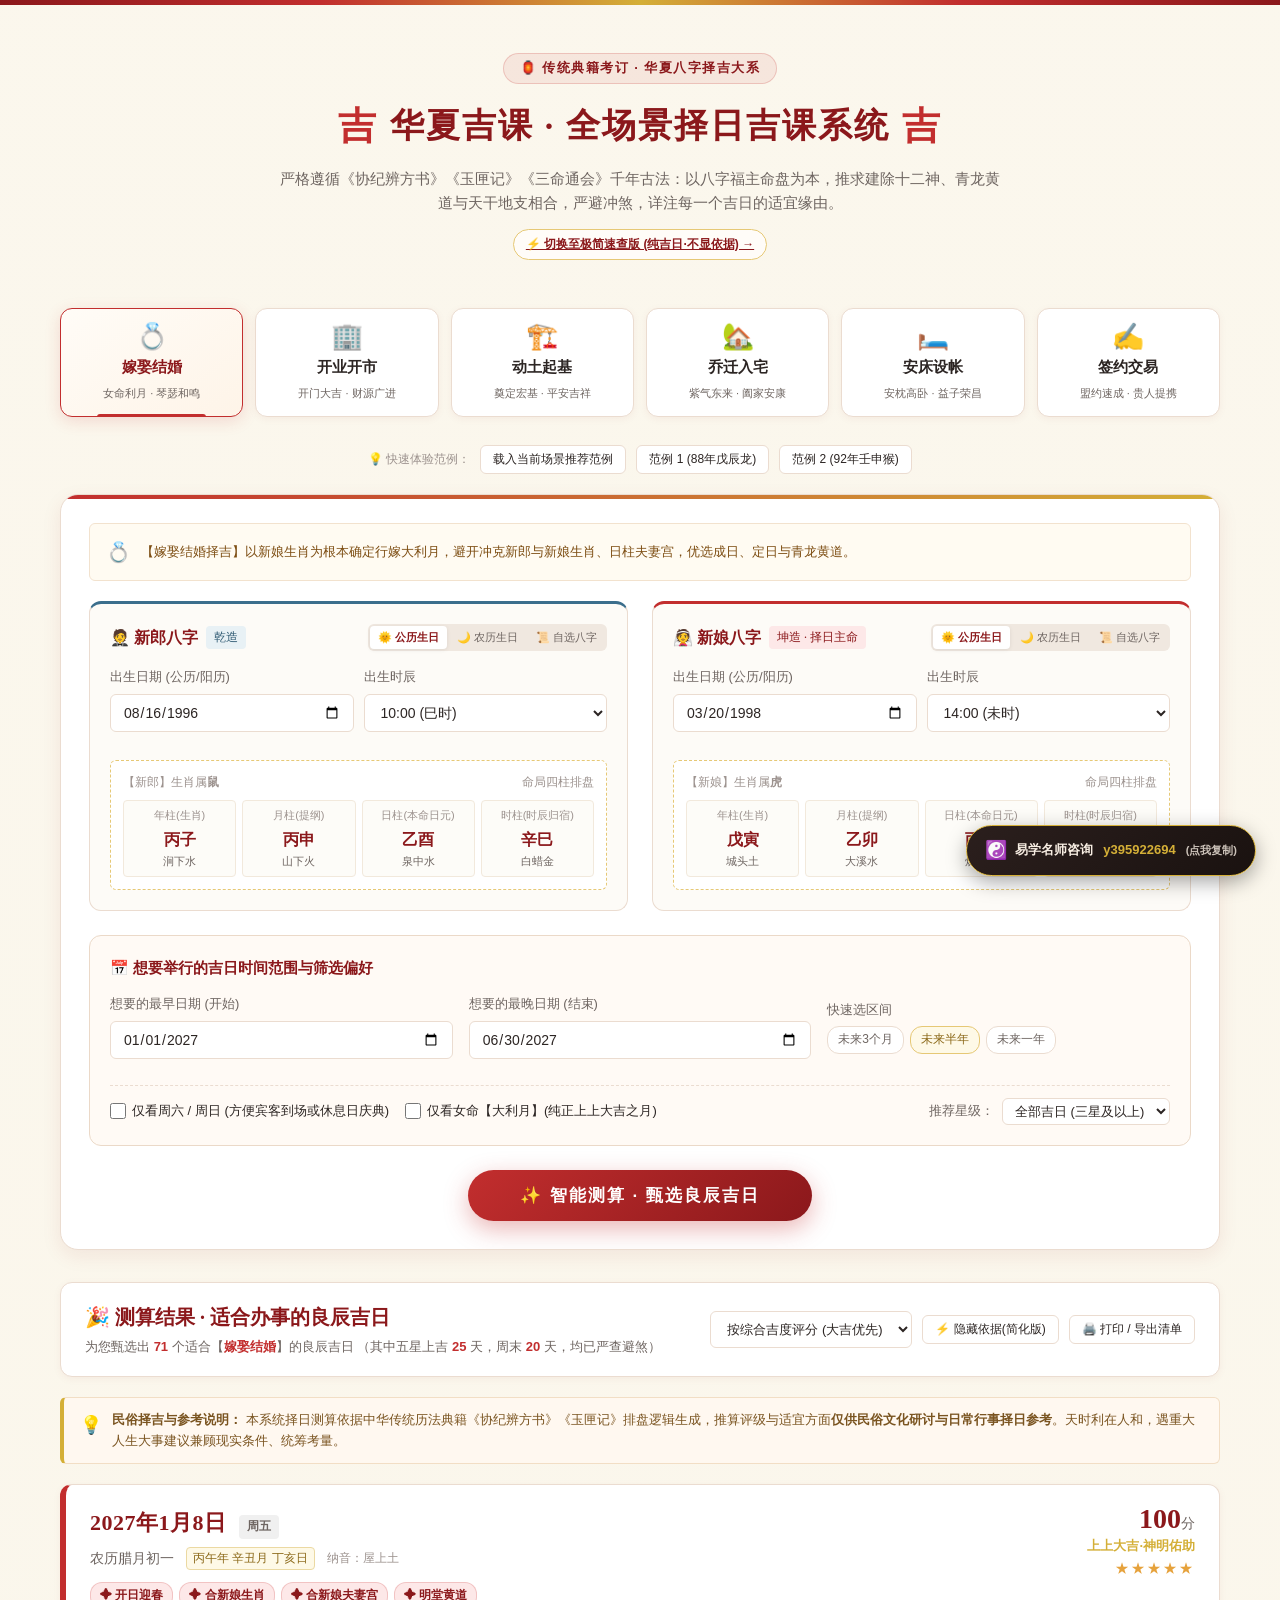
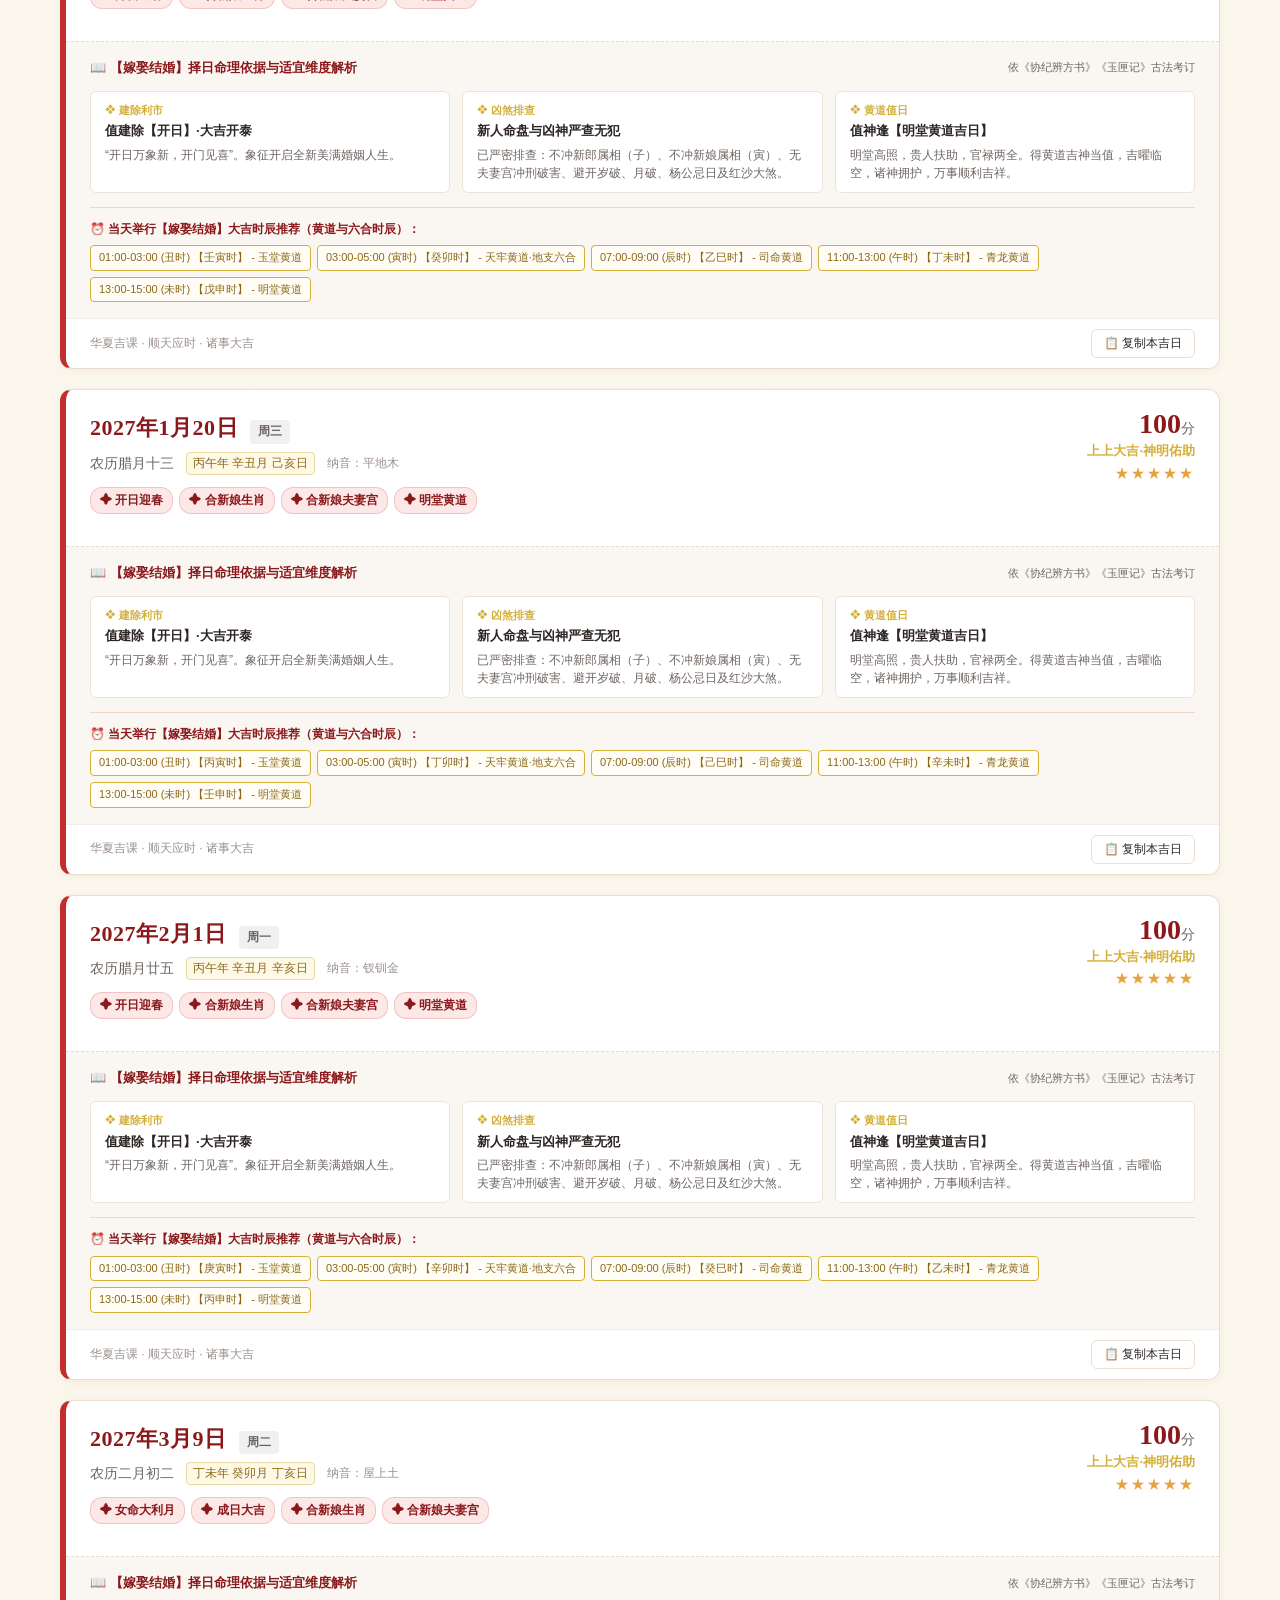
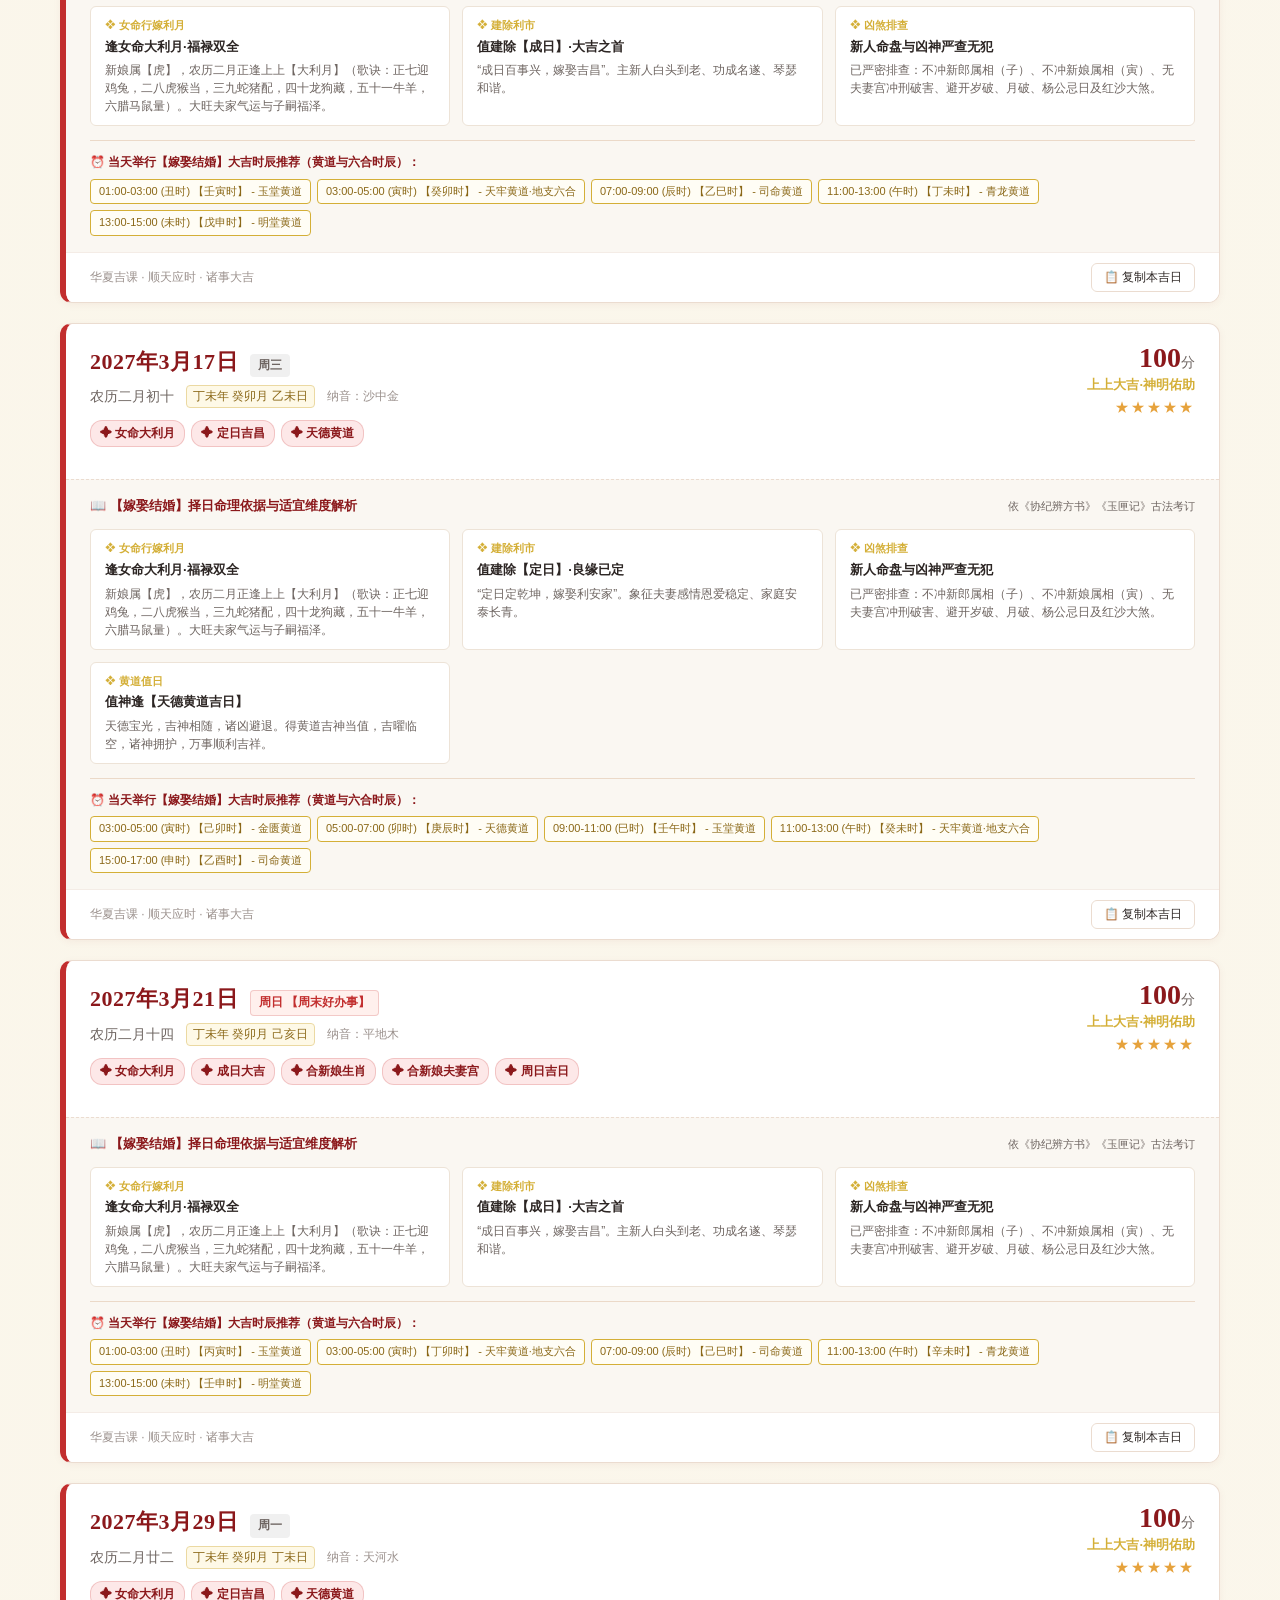
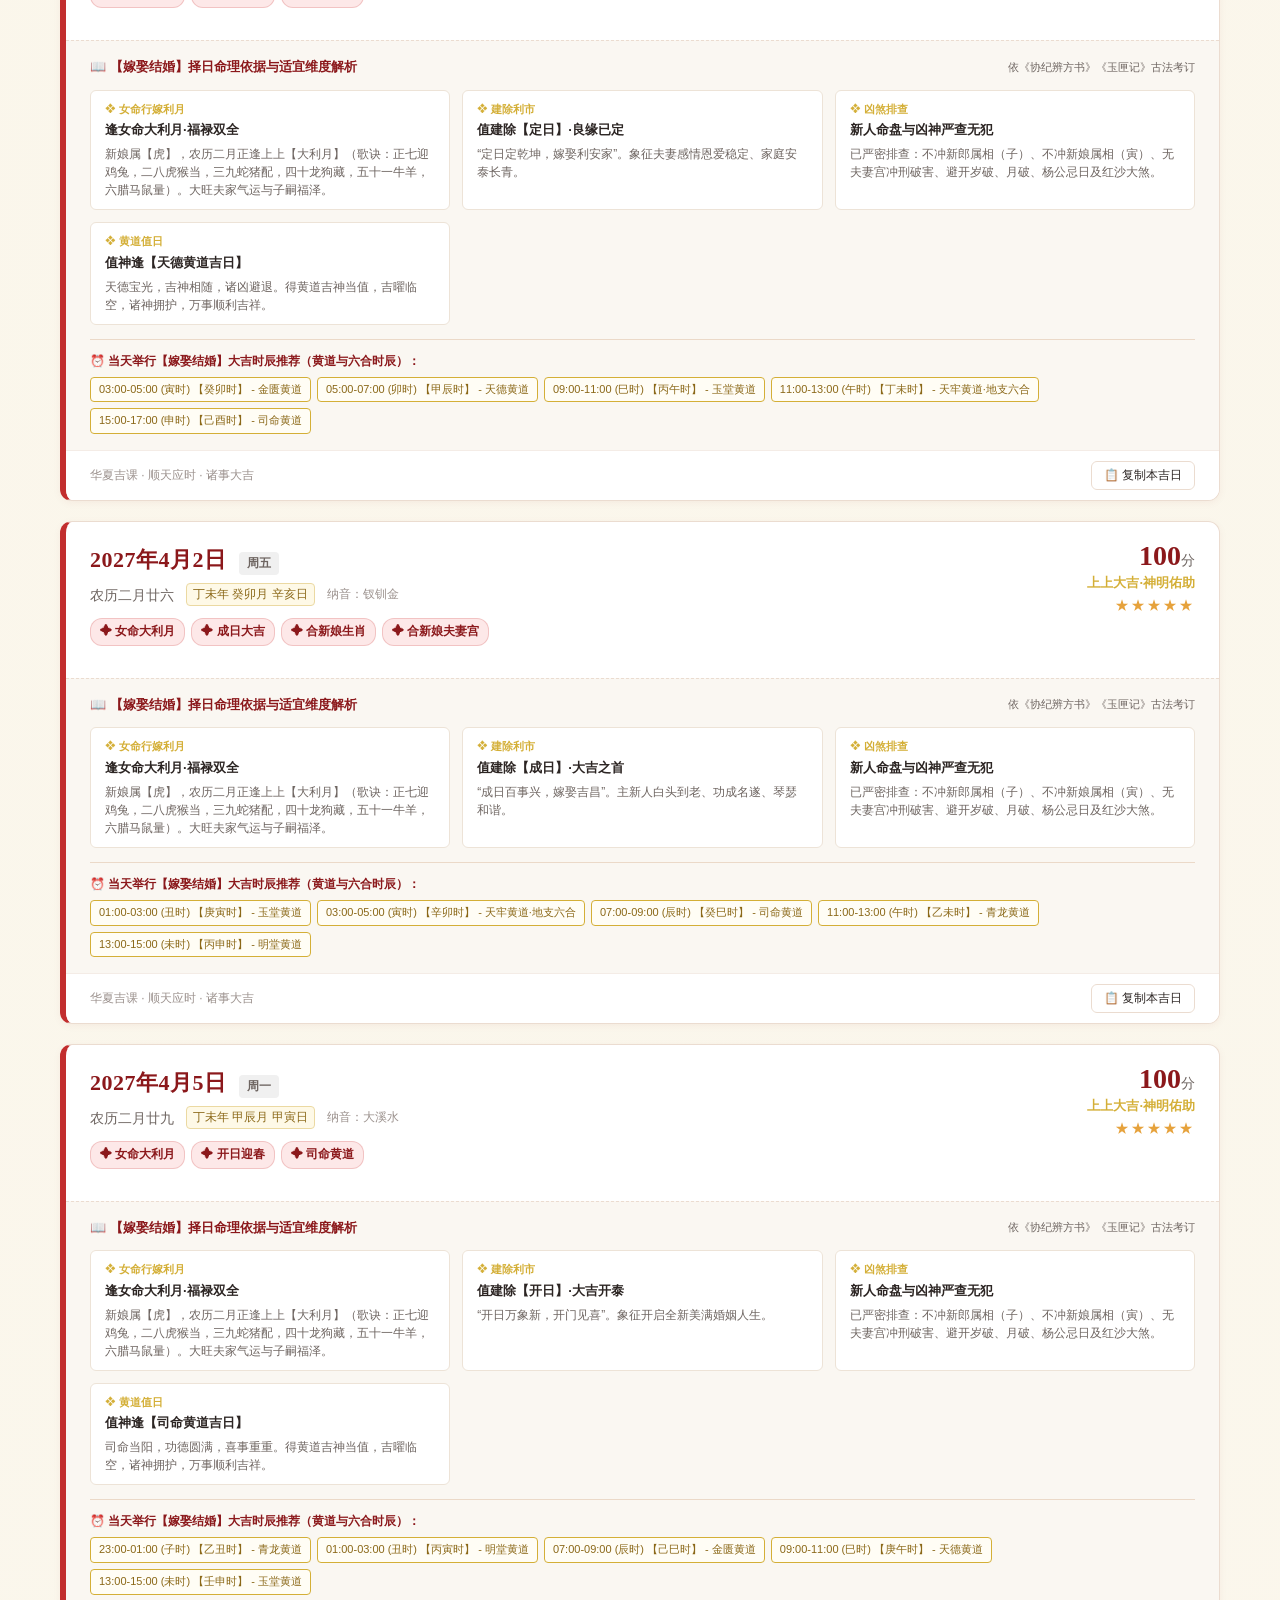
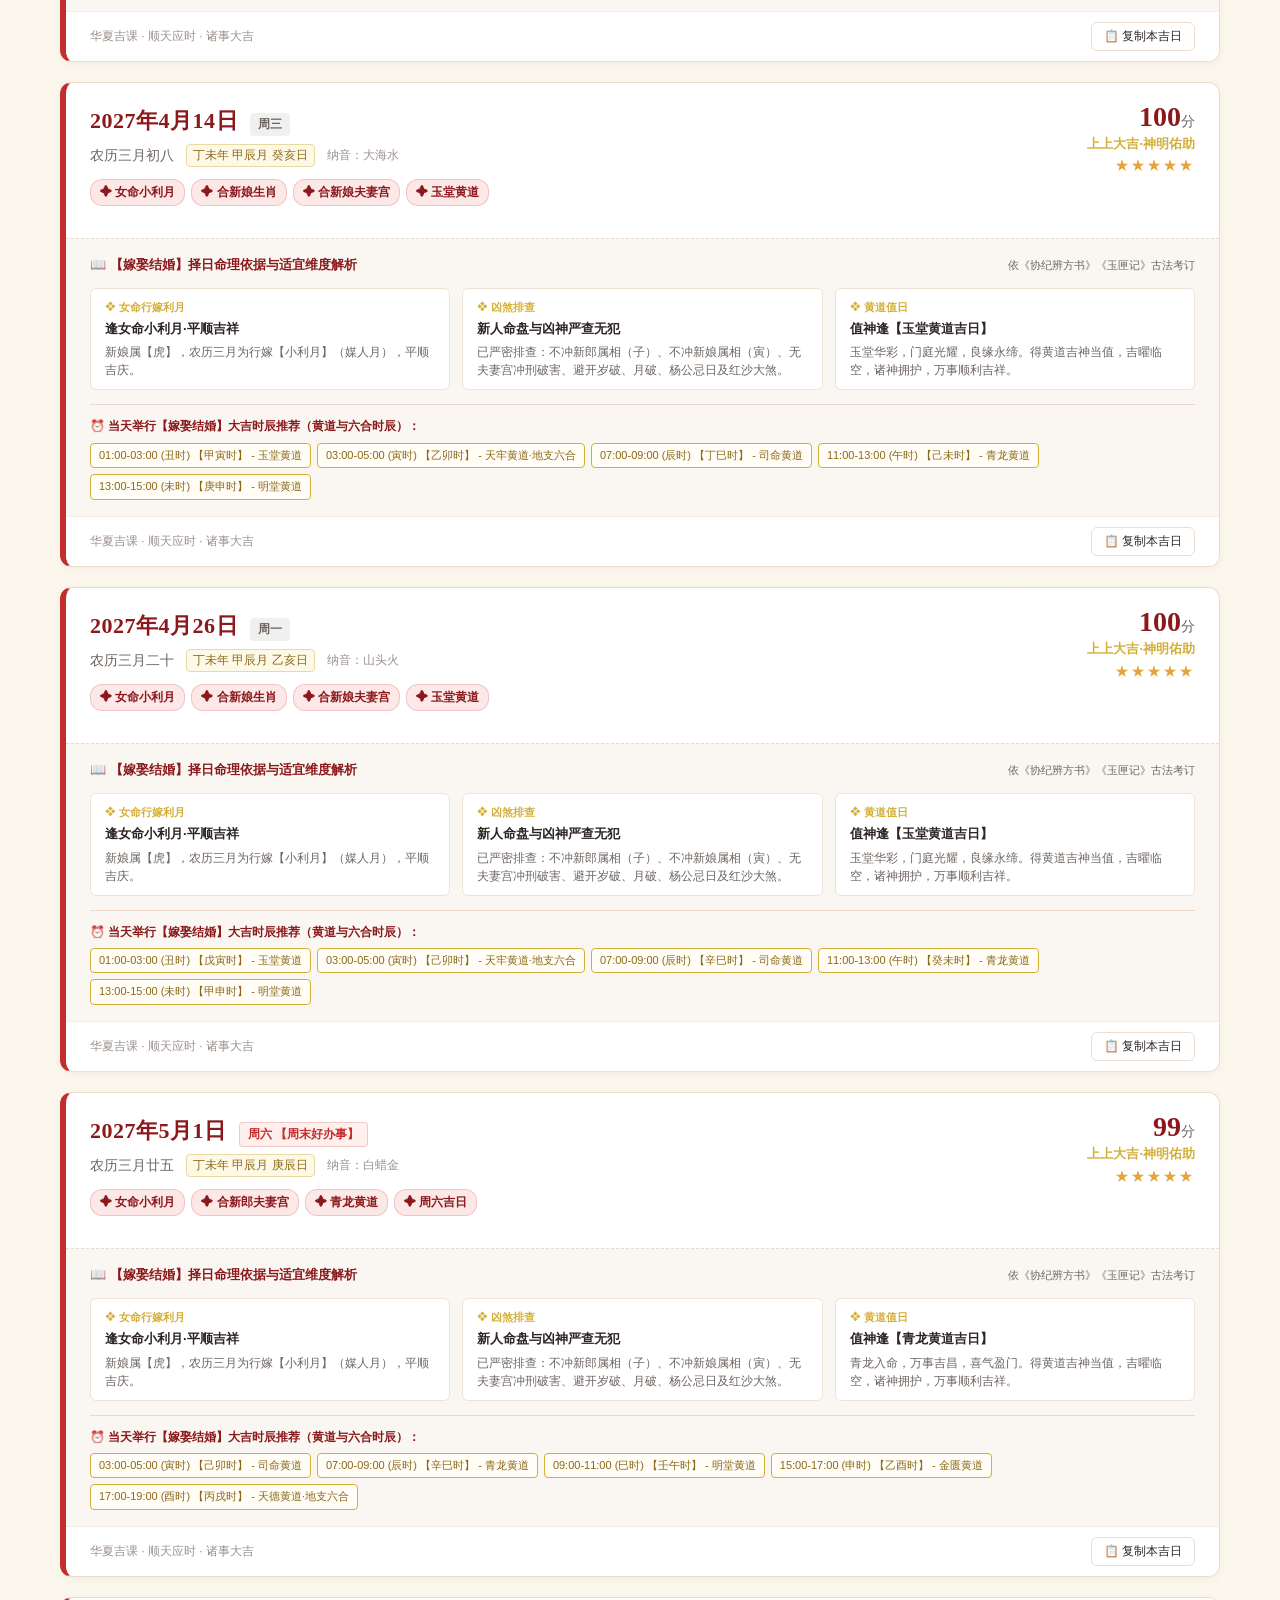
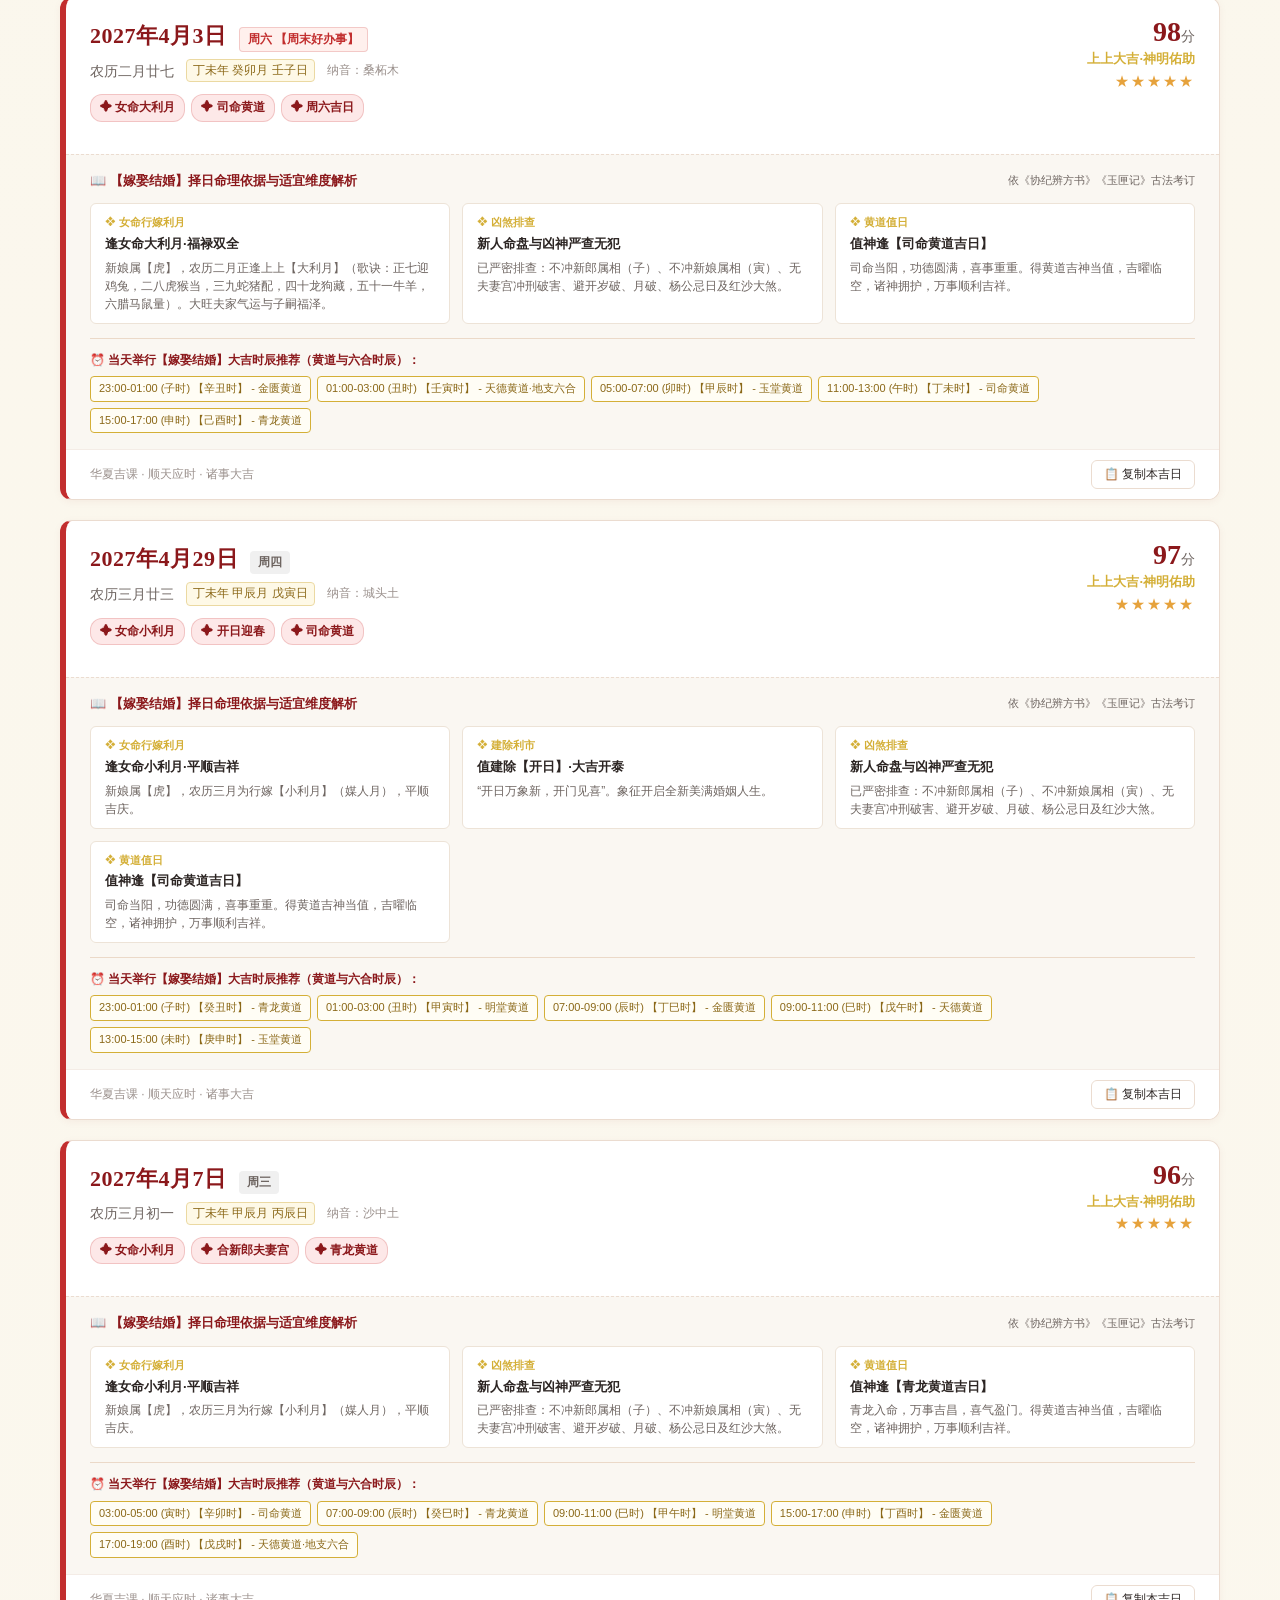
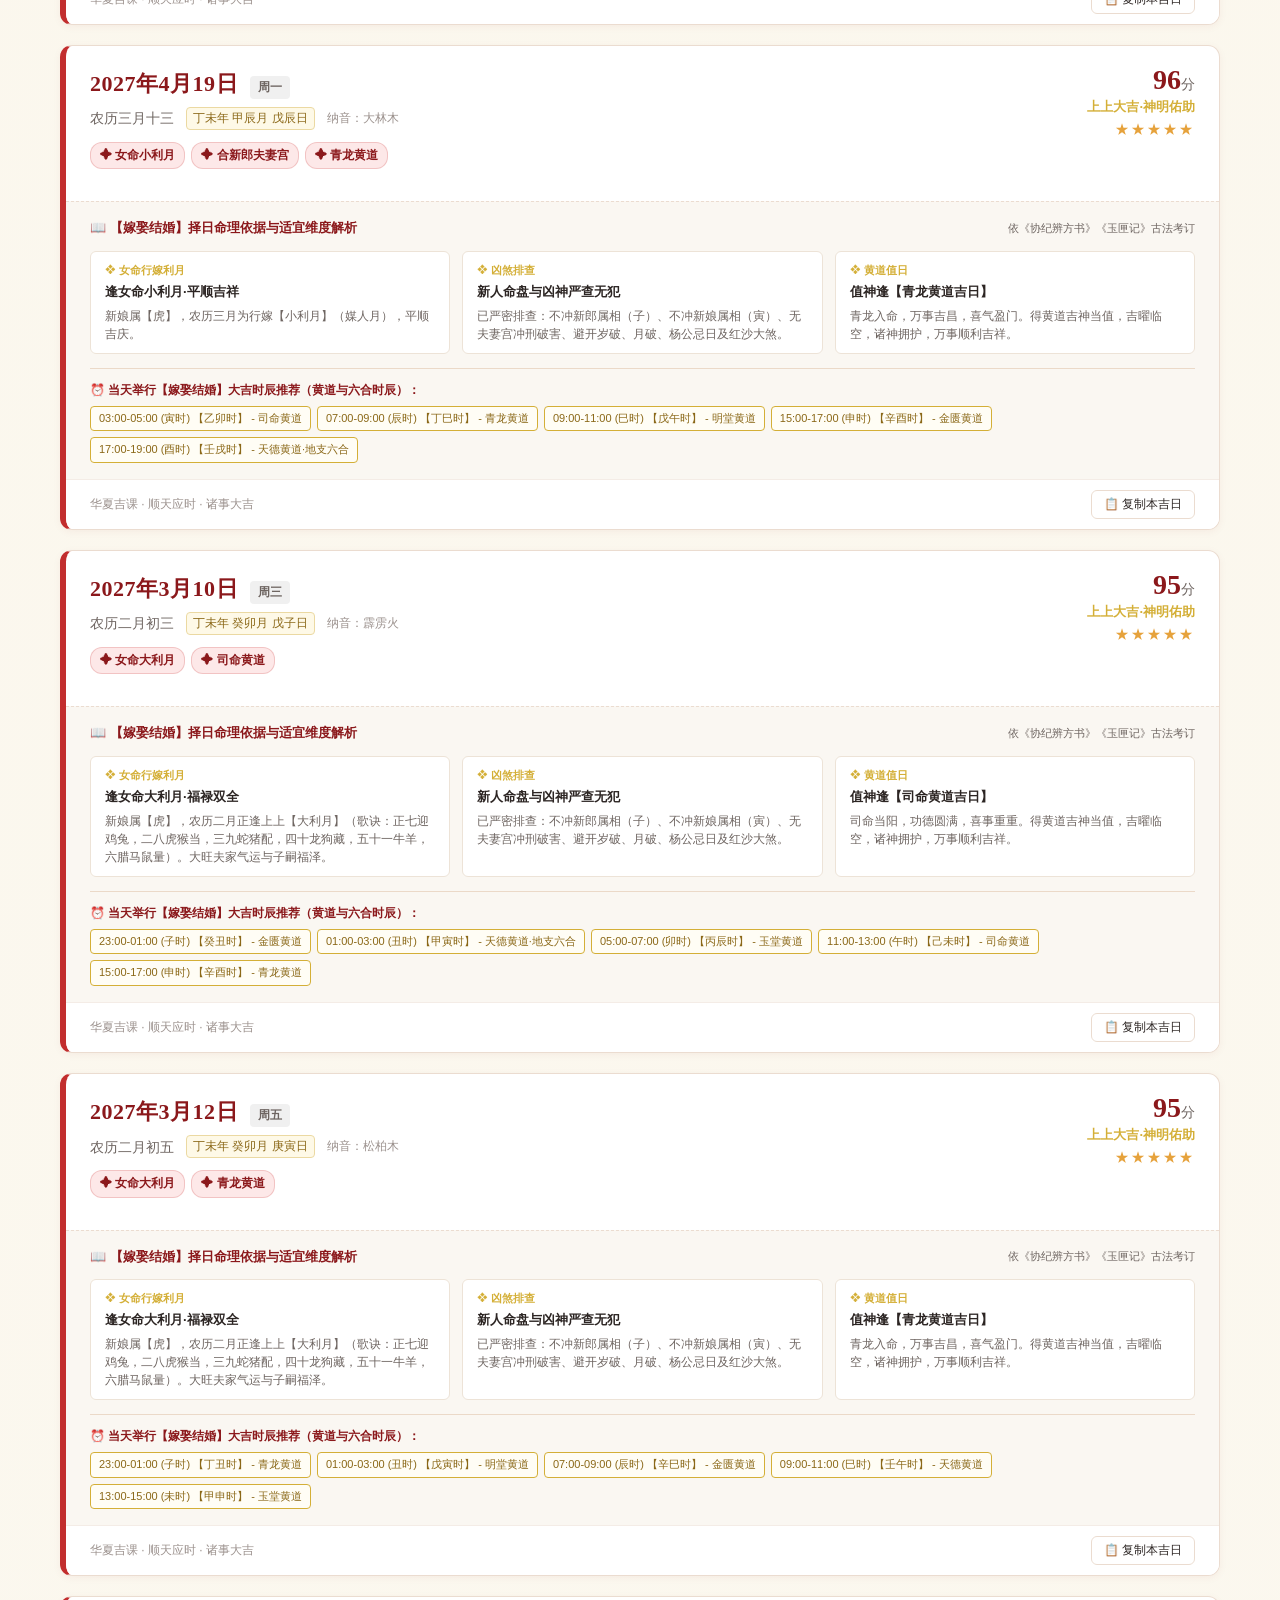
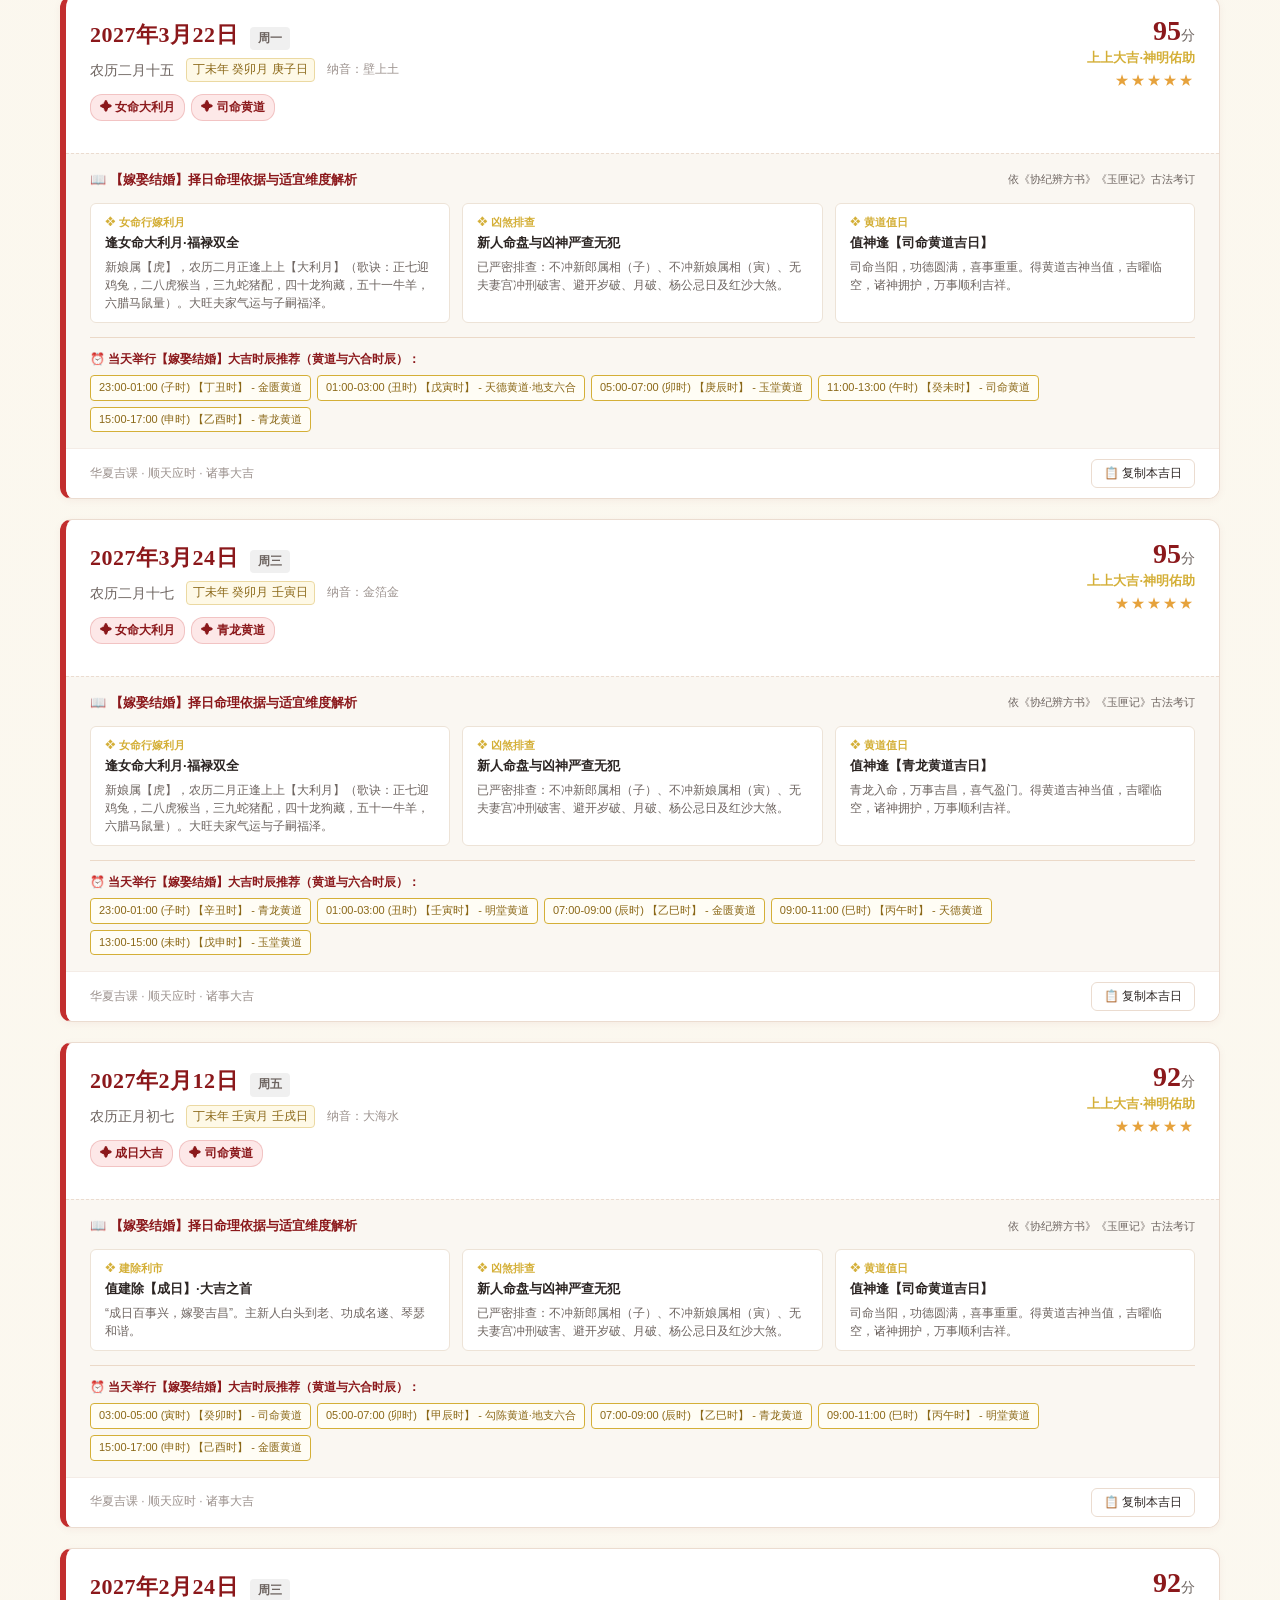
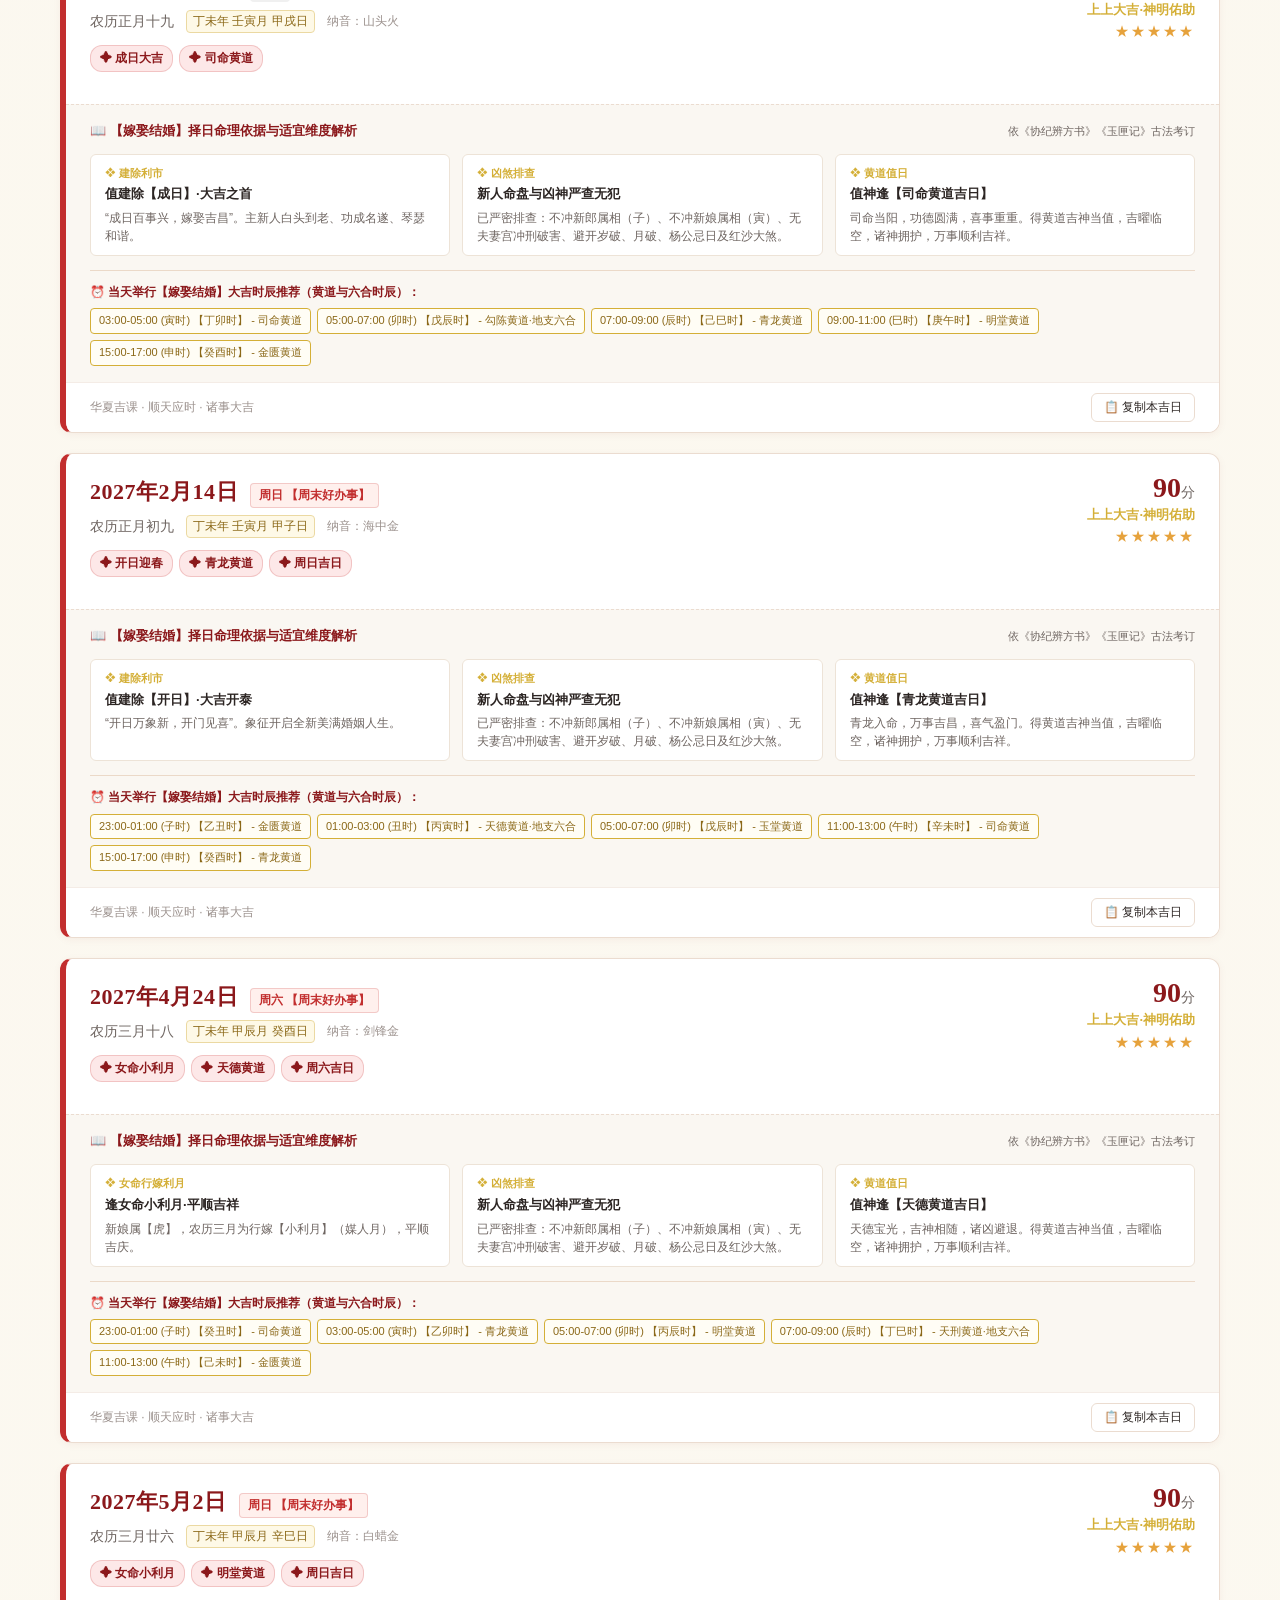
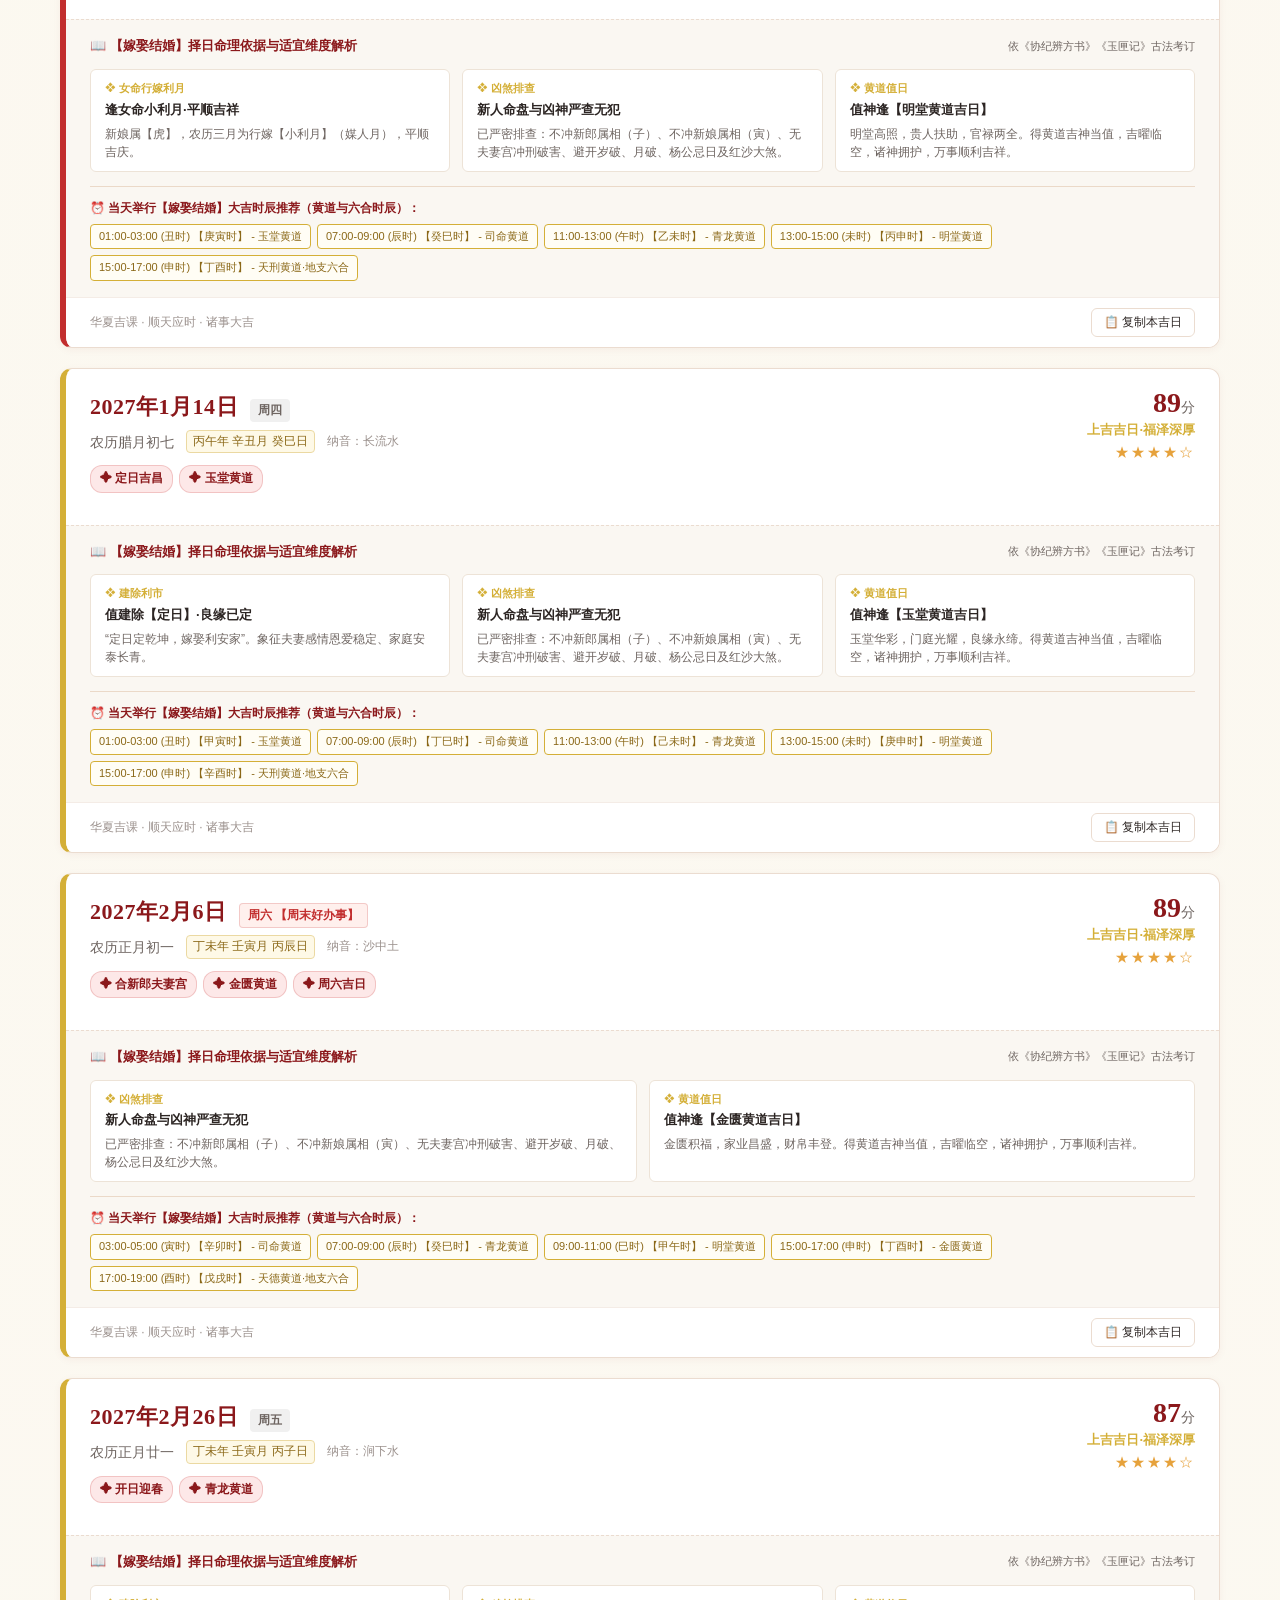
==== index.html @ c1646a6c "feat: add simplified date selection mode without verbose rationale" ====
<!DOCTYPE html>
<html lang="zh-CN">
<head>
  <meta charset="UTF-8">
  <meta name="viewport" content="width=device-width, initial-scale=1.0, maximum-scale=5.0">
  <title>结婚择日吉日查询_生辰八字合婚择吉_开业动土乔迁黄道吉日 - 华夏吉课</title>
  
  <!-- 基础 SEO Meta 标签 -->
  <meta name="description" content="华夏吉课是专业的八字择日与黄道吉日查询工具。传承《协纪辨方书》《玉匣记》传统古法，支持结婚嫁娶、开业开市、动土起基、乔迁入宅、安床设帐、签约交易全场景择吉。输入男女八字或农历生日，智能推算女命大利月、地支六合三合、建除十二神与青龙黄道，严审避冲煞，全维度深度标注适宜原因。">
  <meta name="keywords" content="结婚择日,结婚吉日查询,八字合婚,嫁娶择日,开业吉日,动土吉日,乔迁吉日,入宅黄道吉日,安床吉日,签约吉日,生辰八字择日,女命大利月,老黄历吉日,协纪辨方书,玉匣记,风水堪舆,六爻占卜,星宿命理">
  <meta name="author" content="华夏吉课 · 传统八字择吉系统">
  <meta name="robots" content="index, follow, max-snippet:-1, max-image-preview:large, max-video-preview:-1">
  <meta name="renderer" content="webkit">
  <meta name="force-rendering" content="webkit">
  <meta http-equiv="X-UA-Compatible" content="IE=edge,chrome=1">
  
  <!-- 移动端与品牌色彩 -->
  <meta name="theme-color" content="#8b181b">
  <meta name="apple-mobile-web-app-capable" content="yes">
  <meta name="apple-mobile-web-app-status-bar-style" content="black-translucent">
  <meta name="apple-mobile-web-app-title" content="华夏吉课">
  <meta name="format-detection" content="telephone=no, email=no">

  <!-- Open Graph 社交媒体富媒体分享协议 (微信、朋友圈、QQ、微博、Facebook等) -->
  <meta property="og:type" content="website">
  <meta property="og:title" content="华夏吉课 · 专业八字合婚结婚择日与全场景黄道吉日查询">
  <meta property="og:description" content="传承《协纪辨方书》《玉匣记》千年古法，输入男女双方八字或公农历生日，智能推算女命利月、三合六合、青龙黄道，全维度深度标注适宜原因。">
  <meta property="og:site_name" content="华夏吉课">
  <meta property="og:locale" content="zh_CN">

  <!-- Twitter Card 协议 -->
  <meta name="twitter:card" content="summary_large_image">
  <meta name="twitter:title" content="华夏吉课 · 专业八字合婚结婚择日与全场景黄道吉日查询">
  <meta name="twitter:description" content="传承《协纪辨方书》《玉匣记》千年古法，智能测算嫁娶、开业、动土、入宅良辰吉日。">

  <!-- 结构化数据 Schema.org (JSON-LD) 搜索引擎富摘要 -->
  <script type="application/ld+json">
  {
    "@context": "https://schema.org",
    "@graph": [
      {
        "@type": "WebApplication",
        "@id": "#webapp",
        "name": "华夏吉课全场景八字择日系统",
        "url": "",
        "applicationCategory": "LifestyleApplication",
        "operatingSystem": "All",
        "browserRequirements": "Requires JavaScript. Requires HTML5.",
        "description": "基于生辰八字与传统历法典籍《协纪辨方书》《玉匣记》的嫁娶、开业、动土、乔迁、安床、签约全场景择吉系统。",
        "offers": {
          "@type": "Offer",
          "price": "0",
          "priceCurrency": "CNY"
        },
        "aggregateRating": {
          "@type": "AggregateRating",
          "ratingValue": "4.9",
          "ratingCount": "1280",
          "bestRating": "5",
          "worstRating": "1"
        }
      },
      {
        "@type": "FAQPage",
        "@id": "#faq",
        "mainEntity": [
          {
            "@type": "Question",
            "name": "结婚择日为什么要以女方八字为主？",
            "acceptedAnswer": {
              "@type": "Answer",
              "text": "民间择吉古语云：‘子靠出生时，女靠出嫁日’。传统中国嫁娶择日学以新娘生肖为根本确定行嫁‘大利月’与‘小利月’，大利月大吉无忌，最利新娘身心安康与夫家运势昌隆。"
            }
          },
          {
            "@type": "Question",
            "name": "结婚日课必须避开哪些凶煞？",
            "acceptedAnswer": {
              "@type": "Answer",
              "text": "结婚日课逢冲必避：1. 严禁冲克新郎年柱生肖与新娘年柱生肖；2. 严禁冲克双方日柱夫妻宫；3. 避开流年岁破日与当月月破大耗日；4. 避开杨公十三忌与红沙大煞。"
            }
          },
          {
            "@type": "Question",
            "name": "开业开市如何挑选上吉日子？",
            "acceptedAnswer": {
              "@type": "Answer",
              "text": "开业开市首重商门大开与聚财丰厚。建除十二星首选‘开日’（开市大吉，客源广进）、‘满日’（丰满聚财，盆满钵满）、‘成日’（事功圆满）；值神喜逢金匮黄道天财星，日支合老板生肖助旺客源。"
            }
          },
          {
            "@type": "Question",
            "name": "乔迁入宅择日有哪些核心规矩？",
            "acceptedAnswer": {
              "@type": "Answer",
              "text": "乔迁入宅首取建除‘开日’与‘成日’，迎紫气东来。特别注意必须100%避开‘归忌日’与火星燥热克宅煞，日课宜水旺生财润泽家运，且日支不可冲克房主生肖。"
            }
          }
        ]
      }
    ]
  }
  </script>

  <link rel="stylesheet" href="css/style.css">
</head>
<body>
  <div class="top-decor-bar"></div>

  <div class="container">
    <!-- Header 头部 -->
    <header class="header">
      <div class="brand-badge">🏮 传统典籍考订 · 华夏八字择吉大系</div>
      <h1>
        <span class="ji-char">吉</span>
        华夏吉课 · 全场景择日吉课系统
        <span class="ji-char">吉</span>
      </h1>
      <p class="subtitle">
        严格遵循《协纪辨方书》《玉匣记》《三命通会》千年古法：以八字福主命盘为本，推求建除十二神、青龙黄道与天干地支相合，严避冲煞，详注每一个吉日的适宜缘由。
      </p>
      <div style="margin-top: 14px;">
        <a href="simple.html" class="btn btn-outline btn-sm" style="border-radius: 20px; font-weight: 600; color: #8b181b; background: #fffcf8; border-color: #e6c875;">
          ⚡ 切换至极简速查版 (纯吉日·不显依据) →
        </a>
      </div>
    </header>

    <!-- 场景切换 Tabs -->
    <nav class="scenario-nav">
      <div class="scenario-tabs">
        <div class="scenario-tab active" data-scenario="wedding">
          <div class="tab-icon">💍</div>
          <div class="tab-title">嫁娶结婚</div>
          <div class="tab-desc">女命利月 · 琴瑟和鸣</div>
        </div>
        <div class="scenario-tab" data-scenario="opening">
          <div class="tab-icon">🏢</div>
          <div class="tab-title">开业开市</div>
          <div class="tab-desc">开门大吉 · 财源广进</div>
        </div>
        <div class="scenario-tab" data-scenario="breakground">
          <div class="tab-icon">🏗️</div>
          <div class="tab-title">动土起基</div>
          <div class="tab-desc">奠定宏基 · 平安吉祥</div>
        </div>
        <div class="scenario-tab" data-scenario="relocate">
          <div class="tab-icon">🏡</div>
          <div class="tab-title">乔迁入宅</div>
          <div class="tab-desc">紫气东来 · 阖家安康</div>
        </div>
        <div class="scenario-tab" data-scenario="bed">
          <div class="tab-icon">🛏️</div>
          <div class="tab-title">安床设帐</div>
          <div class="tab-desc">安枕高卧 · 益子荣昌</div>
        </div>
        <div class="scenario-tab" data-scenario="contract">
          <div class="tab-icon">✍️</div>
          <div class="tab-title">签约交易</div>
          <div class="tab-desc">盟约速成 · 贵人提携</div>
        </div>
      </div>
    </nav>

    <!-- 范例载入栏 -->
    <div class="demo-bar">
      <span class="demo-title">💡 快速体验范例：</span>
      <button id="btnDemoGeneral" class="btn btn-outline btn-sm">载入当前场景推荐范例</button>
      <button id="btnDemoPreset1" class="btn btn-outline btn-sm">范例 1 (88年戊辰龙)</button>
      <button id="btnDemoPreset2" class="btn btn-outline btn-sm">范例 2 (92年壬申猴)</button>
    </div>

    <!-- 主输入面板 -->
    <main class="main-card">
      <!-- 场景说明横幅 -->
      <div id="scenarioBanner" class="scenario-banner">
        <span class="banner-icon">💍</span>
        <span id="scenarioBannerText">
          【嫁娶结婚择吉】以新娘生肖为根本确定行嫁大利月，避开冲克新郎与新娘生肖、日柱夫妻宫，优选成日、定日与青龙黄道。
        </span>
      </div>

      <!-- 嫁娶专用：双人八字输入区 (男方 + 女方) -->
      <div id="weddingBaziGrid" class="bazi-grid">
        <!-- 男方 (乾造) -->
        <section class="gender-box groom">
          <div class="box-title">
            <div class="title-left">
              <span>🤵 新郎八字</span>
              <span class="gender-tag">乾造</span>
            </div>
            <div class="mode-switch">
              <button id="groomModeSolar" class="mode-btn active" type="button">🌞 公历生日</button>
              <button id="groomModeLunar" class="mode-btn" type="button">🌙 农历生日</button>
              <button id="groomModeBazi" class="mode-btn" type="button">📜 自选八字</button>
            </div>
          </div>

          <!-- 男方公历输入 -->
          <div id="groomSolarForm">
            <div class="form-row">
              <div class="form-group" style="flex: 2;">
                <label for="groomBirthDate">出生日期 (公历/阳历)</label>
                <input type="date" id="groomBirthDate" class="input-ctrl" value="1996-08-16">
              </div>
              <div class="form-group" style="flex: 1;">
                <label for="groomBirthHour">出生时辰</label>
                <select id="groomBirthHour" class="select-ctrl">
                  <option value="0">00:00 (子时)</option>
                  <option value="2">02:00 (丑时)</option>
                  <option value="4">04:00 (寅时)</option>
                  <option value="6">06:00 (卯时)</option>
                  <option value="8">08:00 (辰时)</option>
                  <option value="10" selected>10:00 (巳时)</option>
                  <option value="12">12:00 (午时)</option>
                  <option value="14">14:00 (未时)</option>
                  <option value="16">16:00 (申时)</option>
                  <option value="18">18:00 (酉时)</option>
                  <option value="20">20:00 (戌时)</option>
                  <option value="22">22:00 (亥时)</option>
                </select>
              </div>
            </div>
          </div>

          <!-- 男方农历输入 -->
          <div id="groomLunarForm" style="display: none;">
            <div class="form-row" style="grid-template-columns: 1.3fr 1.2fr 1fr 1.1fr;">
              <div class="form-group">
                <label for="groomLunarYear">农历年份</label>
                <select id="groomLunarYear" class="select-ctrl"></select>
              </div>
              <div class="form-group">
                <label for="groomLunarMonth">农历月份</label>
                <div style="display: flex; gap: 4px; align-items: center;">
                  <select id="groomLunarMonth" class="select-ctrl"></select>
                  <label class="leap-checkbox-label" title="当年若有闰月可勾选">
                    <input type="checkbox" id="groomLunarLeap"> 闰
                  </label>
                </div>
              </div>
              <div class="form-group">
                <label for="groomLunarDay">农历日期</label>
                <select id="groomLunarDay" class="select-ctrl"></select>
              </div>
              <div class="form-group">
                <label for="groomLunarHour">时辰</label>
                <select id="groomLunarHour" class="select-ctrl"></select>
              </div>
            </div>
            <div class="lunar-converted-tip" id="groomLunarConverted">
              <span>🔄 换算公历：1996年09月27日</span>
            </div>
          </div>

          <div id="groomBaziForm" style="display: none;">
            <div class="form-row" style="grid-template-columns: repeat(4, 1fr);">
              <div class="form-group">
                <label>年柱</label>
                <div style="display: flex; gap: 4px;">
                  <select id="groomYearGan" class="select-ctrl"></select>
                  <select id="groomYearZhi" class="select-ctrl"></select>
                </div>
              </div>
              <div class="form-group">
                <label>月柱</label>
                <div style="display: flex; gap: 4px;">
                  <select id="groomMonthGan" class="select-ctrl"></select>
                  <select id="groomMonthZhi" class="select-ctrl"></select>
                </div>
              </div>
              <div class="form-group">
                <label>日柱</label>
                <div style="display: flex; gap: 4px;">
                  <select id="groomDayGan" class="select-ctrl"></select>
                  <select id="groomDayZhi" class="select-ctrl"></select>
                </div>
              </div>
              <div class="form-group">
                <label>时柱</label>
                <div style="display: flex; gap: 4px;">
                  <select id="groomHourGan" class="select-ctrl"></select>
                  <select id="groomHourZhi" class="select-ctrl"></select>
                </div>
              </div>
            </div>
          </div>

          <div id="groomPreviewPillars" class="bazi-pillars-preview"></div>
        </section>

        <!-- 女方 (坤造) -->
        <section class="gender-box bride">
          <div class="box-title">
            <div class="title-left">
              <span>👰 新娘八字</span>
              <span class="gender-tag">坤造 · 择日主命</span>
            </div>
            <div class="mode-switch">
              <button id="brideModeSolar" class="mode-btn active" type="button">🌞 公历生日</button>
              <button id="brideModeLunar" class="mode-btn" type="button">🌙 农历生日</button>
              <button id="brideModeBazi" class="mode-btn" type="button">📜 自选八字</button>
            </div>
          </div>

          <!-- 女方公历输入 -->
          <div id="brideSolarForm">
            <div class="form-row">
              <div class="form-group" style="flex: 2;">
                <label for="brideBirthDate">出生日期 (公历/阳历)</label>
                <input type="date" id="brideBirthDate" class="input-ctrl" value="1998-03-20">
              </div>
              <div class="form-group" style="flex: 1;">
                <label for="brideBirthHour">出生时辰</label>
                <select id="brideBirthHour" class="select-ctrl">
                  <option value="0">00:00 (子时)</option>
                  <option value="2">02:00 (丑时)</option>
                  <option value="4">04:00 (寅时)</option>
                  <option value="6">06:00 (卯时)</option>
                  <option value="8">08:00 (辰时)</option>
                  <option value="10">10:00 (巳时)</option>
                  <option value="12">12:00 (午时)</option>
                  <option value="14" selected>14:00 (未时)</option>
                  <option value="16">16:00 (申时)</option>
                  <option value="18">18:00 (酉时)</option>
                  <option value="20">20:00 (戌时)</option>
                  <option value="22">22:00 (亥时)</option>
                </select>
              </div>
            </div>
          </div>

          <!-- 女方农历输入 -->
          <div id="brideLunarForm" style="display: none;">
            <div class="form-row" style="grid-template-columns: 1.3fr 1.2fr 1fr 1.1fr;">
              <div class="form-group">
                <label for="brideLunarYear">农历年份</label>
                <select id="brideLunarYear" class="select-ctrl"></select>
              </div>
              <div class="form-group">
                <label for="brideLunarMonth">农历月份</label>
                <div style="display: flex; gap: 4px; align-items: center;">
                  <select id="brideLunarMonth" class="select-ctrl"></select>
                  <label class="leap-checkbox-label" title="当年若有闰月可勾选">
                    <input type="checkbox" id="brideLunarLeap"> 闰
                  </label>
                </div>
              </div>
              <div class="form-group">
                <label for="brideLunarDay">农历日期</label>
                <select id="brideLunarDay" class="select-ctrl"></select>
              </div>
              <div class="form-group">
                <label for="brideLunarHour">时辰</label>
                <select id="brideLunarHour" class="select-ctrl"></select>
              </div>
            </div>
            <div class="lunar-converted-tip" id="brideLunarConverted">
              <span>🔄 换算公历：1998年03月20日</span>
            </div>
          </div>

          <div id="brideBaziForm" style="display: none;">
            <div class="form-row" style="grid-template-columns: repeat(4, 1fr);">
              <div class="form-group">
                <label>年柱</label>
                <div style="display: flex; gap: 4px;">
                  <select id="brideYearGan" class="select-ctrl"></select>
                  <select id="brideYearZhi" class="select-ctrl"></select>
                </div>
              </div>
              <div class="form-group">
                <label>月柱</label>
                <div style="display: flex; gap: 4px;">
                  <select id="brideMonthGan" class="select-ctrl"></select>
                  <select id="brideMonthZhi" class="select-ctrl"></select>
                </div>
              </div>
              <div class="form-group">
                <label>日柱</label>
                <div style="display: flex; gap: 4px;">
                  <select id="brideDayGan" class="select-ctrl"></select>
                  <select id="brideDayZhi" class="select-ctrl"></select>
                </div>
              </div>
              <div class="form-group">
                <label>时柱</label>
                <div style="display: flex; gap: 4px;">
                  <select id="brideHourGan" class="select-ctrl"></select>
                  <select id="brideHourZhi" class="select-ctrl"></select>
                </div>
              </div>
            </div>
          </div>

          <div id="bridePreviewPillars" class="bazi-pillars-preview"></div>
        </section>
      </div>

      <!-- 单人场景专用：福主/主事者八字输入区 (开业、动土、乔迁、安床、签约) -->
      <div id="singleBaziGrid" class="bazi-grid single-person" style="display: none;">
        <section class="gender-box primary-person">
          <div class="box-title">
            <div class="title-left">
              <span id="singlePersonRoleLabel">👤 福主 / 主事者八字</span>
              <span class="gender-tag" id="singlePersonRoleBadge">主命福主</span>
            </div>
            <div class="mode-switch">
              <button id="singleModeSolar" class="mode-btn active" type="button">🌞 公历生日</button>
              <button id="singleModeLunar" class="mode-btn" type="button">🌙 农历生日</button>
              <button id="singleModeBazi" class="mode-btn" type="button">📜 自选八字</button>
            </div>
          </div>

          <!-- 单人公历输入 -->
          <div id="singleSolarForm">
            <div class="form-row">
              <div class="form-group" style="flex: 2;">
                <label for="singleBirthDate">出生日期 (公历/阳历)</label>
                <input type="date" id="singleBirthDate" class="input-ctrl" value="1988-06-18">
              </div>
              <div class="form-group" style="flex: 1;">
                <label for="singleBirthHour">出生时辰</label>
                <select id="singleBirthHour" class="select-ctrl">
                  <option value="0">00:00 (子时)</option>
                  <option value="2">02:00 (丑时)</option>
                  <option value="4">04:00 (寅时)</option>
                  <option value="6">06:00 (卯时)</option>
                  <option value="8">08:00 (辰时)</option>
                  <option value="10" selected>10:00 (巳时)</option>
                  <option value="12">12:00 (午时)</option>
                  <option value="14">14:00 (未时)</option>
                  <option value="16">16:00 (申时)</option>
                  <option value="18">18:00 (酉时)</option>
                  <option value="20">20:00 (戌时)</option>
                  <option value="22">22:00 (亥时)</option>
                </select>
              </div>
            </div>
          </div>

          <!-- 单人农历输入 -->
          <div id="singleLunarForm" style="display: none;">
            <div class="form-row" style="grid-template-columns: 1.3fr 1.2fr 1fr 1.1fr;">
              <div class="form-group">
                <label for="singleLunarYear">农历年份</label>
                <select id="singleLunarYear" class="select-ctrl"></select>
              </div>
              <div class="form-group">
                <label for="singleLunarMonth">农历月份</label>
                <div style="display: flex; gap: 4px; align-items: center;">
                  <select id="singleLunarMonth" class="select-ctrl"></select>
                  <label class="leap-checkbox-label" title="当年若有闰月可勾选">
                    <input type="checkbox" id="singleLunarLeap"> 闰
                  </label>
                </div>
              </div>
              <div class="form-group">
                <label for="singleLunarDay">农历日期</label>
                <select id="singleLunarDay" class="select-ctrl"></select>
              </div>
              <div class="form-group">
                <label for="singleLunarHour">时辰</label>
                <select id="singleLunarHour" class="select-ctrl"></select>
              </div>
            </div>
            <div class="lunar-converted-tip" id="singleLunarConverted">
              <span>🔄 换算公历：1988年06月18日</span>
            </div>
          </div>

          <div id="singleBaziForm" style="display: none;">
            <div class="form-row" style="grid-template-columns: repeat(4, 1fr);">
              <div class="form-group">
                <label>年柱</label>
                <div style="display: flex; gap: 4px;">
                  <select id="singleYearGan" class="select-ctrl"></select>
                  <select id="singleYearZhi" class="select-ctrl"></select>
                </div>
              </div>
              <div class="form-group">
                <label>月柱</label>
                <div style="display: flex; gap: 4px;">
                  <select id="singleMonthGan" class="select-ctrl"></select>
                  <select id="singleMonthZhi" class="select-ctrl"></select>
                </div>
              </div>
              <div class="form-group">
                <label>日柱</label>
                <div style="display: flex; gap: 4px;">
                  <select id="singleDayGan" class="select-ctrl"></select>
                  <select id="singleDayZhi" class="select-ctrl"></select>
                </div>
              </div>
              <div class="form-group">
                <label>时柱</label>
                <div style="display: flex; gap: 4px;">
                  <select id="singleHourGan" class="select-ctrl"></select>
                  <select id="singleHourZhi" class="select-ctrl"></select>
                </div>
              </div>
            </div>
          </div>

          <div id="singlePreviewPillars" class="bazi-pillars-preview"></div>
        </section>
      </div>

      <!-- 时间范围与偏好设置区 -->
      <section class="settings-section">
        <div class="section-title">
          <span>📅 想要举行的吉日时间范围与筛选偏好</span>
        </div>

        <div class="filter-row">
          <div class="form-group">
            <label for="weddingStartDate">想要的最早日期 (开始)</label>
            <input type="date" id="weddingStartDate" class="input-ctrl">
          </div>
          <div class="form-group">
            <label for="weddingEndDate">想要的最晚日期 (结束)</label>
            <input type="date" id="weddingEndDate" class="input-ctrl">
          </div>
          <div class="form-group">
            <label>快速选区间</label>
            <div class="quick-ranges">
              <span class="quick-chip" data-months="3">未来3个月</span>
              <span class="quick-chip active" data-months="6">未来半年</span>
              <span class="quick-chip" data-months="12">未来一年</span>
            </div>
          </div>
        </div>

        <!-- 偏好复选框 -->
        <div class="checkbox-group">
          <label class="checkbox-item">
            <input type="checkbox" id="optWeekendOnly">
            <span>仅看周六 / 周日 (方便宾客到场或休息日庆典)</span>
          </label>
          <label class="checkbox-item" id="optDaLiItem">
            <input type="checkbox" id="optDaLiOnly">
            <span>仅看女命【大利月】(纯正上上大吉之月)</span>
          </label>
          <div style="display: inline-flex; align-items: center; gap: 8px; margin-left: auto;">
            <label for="optMinStar" style="font-size: 13px; color: var(--text-muted); margin: 0;">推荐星级：</label>
            <select id="optMinStar" class="select-ctrl" style="width: auto; padding: 4px 8px; font-size: 13px;">
              <option value="0">全部吉日 (三星及以上)</option>
              <option value="4">四星及以上 (优选吉日)</option>
              <option value="5">仅限五星 (上上大吉)</option>
            </select>
          </div>
        </div>
      </section>

      <!-- 运算触发大按钮 -->
      <div class="action-center">
        <button id="btnCalculate" class="btn btn-calculate" type="button">
          ✨ 智能测算 · 甄选良辰吉日
        </button>
      </div>
    </main>

    <!-- 结果展示区域 -->
    <section id="resultsContainer" class="results-container">
      <div class="results-header-card">
        <div class="results-summary">
          <h2>
            <span>🎉 测算结果 · 适合办事的良辰吉日</span>
          </h2>
          <div id="resultsSummaryText" class="summary-stats">
            正在检索吉日中...
          </div>
        </div>

        <div class="results-filter-controls">
          <select id="sortSelect" class="select-ctrl" style="width: auto; font-size: 13px;">
            <option value="scoreDesc">按综合吉度评分 (大吉优先)</option>
            <option value="dateAsc">按时间先后顺序 (由近到远)</option>
          </select>
          <button id="btnToggleDetails" class="btn btn-outline btn-sm">⚡ 隐藏依据(简化版)</button>
          <button id="btnPrintAll" class="btn btn-outline btn-sm">🖨️ 打印 / 导出清单</button>
        </div>
      </div>

      <!-- 免责与参考提示条 -->
      <div class="disclaimer-banner">
        <div class="disclaimer-icon">💡</div>
        <div class="disclaimer-content">
          <strong>民俗择吉与参考说明：</strong>
          本系统择日测算依据中华传统历法典籍《协纪辨方书》《玉匣记》排盘逻辑生成，推算评级与适宜方面<strong>仅供民俗文化研讨与日常行事择日参考</strong>。天时利在人和，遇重大人生大事建议兼顾现实条件、统筹考量。
        </div>
      </div>

      <!-- 吉日卡片列表容器 -->
      <div id="datesList" class="dates-list"></div>

      <!-- 易学名师广告与专项咨询卡片 -->
      <div class="master-ad-card">
        <div class="master-ad-header">
          <div class="master-ad-title-area">
            <div class="master-bagua-icon">☯️</div>
            <div>
              <h3>易道通玄 · 名师深度易学一对一咨询</h3>
              <p>传承正统周易经典 · 依八字命理精算 · 答疑解惑 · 趋吉避凶</p>
            </div>
          </div>
          <div style="font-size: 12px; color: var(--gold-accent); border: 1px dashed rgba(212, 175, 55, 0.4); padding: 4px 12px; border-radius: 20px;">
            ✦ 诚心结缘 · 细致详批 ✦
          </div>
        </div>

        <div class="master-services-grid">
          <div class="service-card-item">
            <div class="service-card-top">
              <span class="s-icon">🏡</span>
              <span class="s-name">阳宅 / 阴宅风水勘测</span>
            </div>
            <p>居家风水纳福布局、公司商铺催财旺位、办公室文昌布局、化煞辟邪、安宅定居调理。</p>
          </div>

          <div class="service-card-item">
            <div class="service-card-top">
              <span class="s-icon">🔮</span>
              <span class="s-name">周易六爻神断占卜</span>
            </div>
            <p>一事一断起卦神断：问求财运势、合作合伙、婚姻情感、升迁考试、诉讼抉择、失物寻谋。</p>
          </div>

          <div class="service-card-item">
            <div class="service-card-top">
              <span class="s-icon">🌌</span>
              <span class="s-name">星宿命理 · 八字合婚</span>
            </div>
            <p>二十八星宿天象与生辰八字深度推演、男女八字精批合婚、大运流年祸福指引、五行喜忌调候。</p>
          </div>

          <div class="service-card-item">
            <div class="service-card-top">
              <span class="s-icon">📜</span>
              <span class="s-name">定制专案择吉 · 祈福</span>
            </div>
            <p>生子剖腹产择吉课、特大型工程奠基、企业重大乔迁开业专案、起名改名赐福。</p>
          </div>
        </div>

        <div class="master-contact-bar">
          <div class="contact-left">
            <span style="font-size: 14px; color: #f0e6d6;">名师个人微信：</span>
            <div class="contact-wechat-box">
              <span style="font-size: 16px;">💬</span>
              <span class="wechat-num" id="wechatNumText">y395922694</span>
            </div>
            <span style="font-size: 12px; color: #c4b5a5;">(添加时请备注：择日咨询)</span>
          </div>
          <div>
            <button class="btn-copy-wechat" id="btnCopyWechat" type="button">
              📋 一键复制微信号添加
            </button>
          </div>
        </div>
      </div>
    </section>

    <!-- 传统择日文化科普区 -->
    <footer class="knowledge-section">
      <h3 style="font-family: var(--font-serif); color: var(--deep-red); font-size: 16px;">
        🏮 华夏传统各大择日典籍与法则通识
      </h3>
      <div class="knowledge-grid">
        <div class="know-item">
          <h4>💍 嫁娶择日（女命为本）</h4>
          <p>
            传统以新娘生肖为根本确定行嫁大利月，日课绝不可冲克新人年柱属相与日支夫妻宫。首取建除“成日、定日、开日”，值青龙、天德黄道，夫妻恩爱白头偕老。
          </p>
        </div>
        <div class="know-item">
          <h4>🏢 开业开市（商门大开）</h4>
          <p>
            开业主在生财兴旺，首选“开日”（商门大开，百货畅流）、“满日”（盆满钵满，聚财丰盈），搭配金匮黄道天财星，日支合老板生肖助旺客源，严避大耗与月破。
          </p>
        </div>
        <div class="know-item">
          <h4>🏗️ 动土起基（地灵安宁）</h4>
          <p>
            动土破土首重土神与地气安稳。首选“定日”（基石永固）、“除日”（扫除地煞污秽），天德月德化解百煞，严禁犯土皇用事日与重丧日，保施工人员平顺吉祥。
          </p>
        </div>
        <div class="know-item">
          <h4>🏡 乔迁入宅（开门迎祥）</h4>
          <p>
            入宅进火首选建除“开日、成日”，迎紫气东来。严禁犯“归忌日”与火星燥热克宅煞，日课宜水旺生财润宅，与宅主生肖六合三合，阖家身心康泰。
          </p>
        </div>
        <div class="know-item">
          <h4>🛏️ 安床设帐（安枕益嗣）</h4>
          <p>
            古语“危日安床子孙昌，高卧安枕福自长”，建除危日、定日为安床首选。严禁冲克夫妻生肖与命元，催旺家庭安宁、夫妻和睦与求嗣添丁。
          </p>
        </div>
        <div class="know-item">
          <h4>✍️ 签约交易（协议永固）</h4>
          <p>
            签约重在合作共赢、履约诚信。首选建除“成日”（协议速成）、“满日”（收益丰盈），得天乙贵人当值坐镇，防范欺诈纠纷，签约大吉大利。
          </p>
        </div>
      </div>

      <!-- SEO 常见问答 FAQ 区块 -->
      <section class="seo-faq-section" style="margin-top: 32px; padding-top: 24px; border-top: 1px solid #ebdcd0;">
        <h3 style="font-family: var(--font-serif); color: var(--deep-red); font-size: 16px; margin-bottom: 14px;">
          ❓ 择吉合婚常见问题与民俗通解 (FAQ)
        </h3>
        <div style="display: grid; grid-template-columns: repeat(auto-fit, minmax(280px, 1fr)); gap: 14px;">
          <article style="background: #fff; border: 1px solid #ebdcd0; border-radius: var(--radius-sm); padding: 14px;">
            <h4 style="font-size: 13px; font-weight: 700; color: var(--text-main); margin-bottom: 6px;">
              Q1：结婚择日为什么要优先考虑女命大利月？
            </h4>
            <p style="font-size: 12px; color: var(--text-muted); line-height: 1.6;">
              古代择吉经典《玉匣记》强调“女靠出嫁日”。女命行嫁月根据新娘的属相（年支）排定，分为大利月与小利月（媒人月）。大利月天地德合、百无禁忌，既利新娘婚后身心和睦，又大旺夫家运势与后代福泽。
            </p>
          </article>

          <article style="background: #fff; border: 1px solid #ebdcd0; border-radius: var(--radius-sm); padding: 14px;">
            <h4 style="font-size: 13px; font-weight: 700; color: var(--text-main); margin-bottom: 6px;">
              Q2：为什么择日一定要避开双方日支（夫妻宫）冲克？
            </h4>
            <p style="font-size: 12px; color: var(--text-muted); line-height: 1.6;">
              八字日柱的地支即是命理中的“夫妻宫”。择日若逢日支相冲（如子午冲、卯酉冲），主婚姻根基动摇、婚后易生口角不和。因此本系统算法100%严格剔除冲克新人日柱的日子。
            </p>
          </article>

          <article style="background: #fff; border: 1px solid #ebdcd0; border-radius: var(--radius-sm); padding: 14px;">
            <h4 style="font-size: 13px; font-weight: 700; color: var(--text-main); margin-bottom: 6px;">
              Q3：开业开市如何挑选能聚财聚客的黄道吉日？
            </h4>
            <p style="font-size: 12px; color: var(--text-muted); line-height: 1.6;">
              商业开市首取建除“开日”（开市大吉，商路大展）与“满日”（财帛盈满，盆满钵满），当值星宿喜逢金匮黄道天财星，且结婚/开业日地支不可冲克老板属相，方能客源滚滚。
            </p>
          </article>

          <article style="background: #fff; border: 1px solid #ebdcd0; border-radius: var(--radius-sm); padding: 14px;">
            <h4 style="font-size: 13px; font-weight: 700; color: var(--text-main); margin-bottom: 6px;">
              Q4：入宅乔迁有哪些不能触犯的极端凶煞？
            </h4>
            <p style="font-size: 12px; color: var(--text-muted); line-height: 1.6;">
              民间搬家入宅最忌“归忌日”（如四孟月丑日、四仲月寅日、四季月子日），古谚云“日逢归忌入新宅，财耗人口不安宁”。此外还要避开火星燥日，宜选水旺生财日以滋润家宅气场。
            </p>
          </article>
        </div>
      </section>

      <!-- 底部免责声明 -->
      <div style="margin-top: 24px; padding-top: 16px; border-top: 1px dashed var(--border-color); text-align: center; font-size: 12px; color: var(--text-light); line-height: 1.8;">
        <p>⚠️ <strong>免责与文化研讨声明</strong>：本系统旨在传承与弘扬中华传统历法民俗文化，所有择吉分析、星级评定及吉神推算仅供民俗文化探讨与日常行事择日参考，不构成任何决断依据。重大事项请理性对待、科学规划。</p>
        <p style="margin-top: 4px;">华夏吉课 · 传统八字全场景择日系统 · 传承千年东方智慧</p>
      </div>
    </footer>
  </div>

  <!-- 右下角悬浮咨询挂件 (可点击复制微信号) -->
  <div class="floating-consult-pill" id="floatingConsultPill" title="点击一键复制微信号添加名师咨询">
    <span class="floating-icon">☯️</span>
    <span>易学名师咨询</span>
    <span class="floating-wechat-highlight">y395922694</span>
    <span style="font-size: 11px; opacity: 0.8; margin-left: 2px;">(点我复制)</span>
  </div>

  <script src="js/lunar.js"></script>
  <script src="js/rules.js"></script>
  <script src="js/app.js"></script>
</body>
</html>
---- css/style.css ----
/* 
 * 华夏吉课 · 传统全场景八字择日吉课系统
 * 现代新中式雅致设计风格 (Modern Chinese Traditional Elegance)
 */

:root {
  --primary-red: #c22e2e;
  --primary-red-hover: #a82222;
  --deep-red: #8b181b;
  --gold-accent: #d4af37;
  --gold-light: #fef9e7;
  --gold-border: #e6c875;
  --paper-bg: #fcf9f2;
  --card-bg: #ffffff;
  --text-main: #2c2523;
  --text-muted: #6e6561;
  --text-light: #9c928e;
  --border-color: #ebdcd0;
  --border-light: #f4ece6;
  --radius-sm: 6px;
  --radius-md: 12px;
  --radius-lg: 18px;
  --shadow-sm: 0 2px 8px rgba(139, 24, 27, 0.05);
  --shadow-md: 0 6px 20px rgba(139, 24, 27, 0.08);
  --shadow-lg: 0 12px 32px rgba(139, 24, 27, 0.12);
  --font-serif: "Songti SC", "SimSun", "STSong", "Noto Serif SC", serif;
  --font-sans: -apple-system, BlinkMacSystemFont, "PingFang SC", "Hiragino Sans GB", "Microsoft YaHei", sans-serif;
}

* {
  box-sizing: border-box;
  margin: 0;
  padding: 0;
}

body {
  font-family: var(--font-sans);
  background-color: var(--paper-bg);
  color: var(--text-main);
  line-height: 1.6;
  background-image: 
    radial-gradient(circle at 10% 10%, rgba(212, 175, 55, 0.04) 0%, transparent 40%),
    radial-gradient(circle at 90% 90%, rgba(194, 46, 46, 0.03) 0%, transparent 40%);
  min-height: 100vh;
}

.top-decor-bar {
  height: 5px;
  background: linear-gradient(90deg, #8b181b, #c22e2e, #d4af37, #c22e2e, #8b181b);
}

.container {
  max-width: 1200px;
  margin: 0 auto;
  padding: 24px 20px 80px;
}

/* 页头 Header */
.header {
  text-align: center;
  padding: 24px 0 24px;
  position: relative;
}

.brand-badge {
  display: inline-flex;
  align-items: center;
  gap: 6px;
  background: rgba(194, 46, 46, 0.08);
  border: 1px solid rgba(194, 46, 46, 0.2);
  color: var(--deep-red);
  padding: 4px 16px;
  border-radius: 20px;
  font-size: 13px;
  font-weight: 600;
  margin-bottom: 12px;
  letter-spacing: 1.5px;
}

.header h1 {
  font-family: var(--font-serif);
  font-size: 34px;
  font-weight: 700;
  color: var(--deep-red);
  letter-spacing: 2px;
  margin-bottom: 10px;
  display: flex;
  align-items: center;
  justify-content: center;
  gap: 12px;
}

.header h1 .ji-char {
  color: var(--primary-red);
  font-size: 38px;
}

.header p.subtitle {
  color: var(--text-muted);
  font-size: 15px;
  max-width: 720px;
  margin: 0 auto;
}

/* 场景导航 Tabs */
.scenario-nav {
  margin: 24px 0 28px;
}

.scenario-tabs {
  display: grid;
  grid-template-columns: repeat(6, 1fr);
  gap: 12px;
}

.scenario-tab {
  background: #fff;
  border: 1px solid var(--border-color);
  border-radius: var(--radius-md);
  padding: 14px 10px;
  text-align: center;
  cursor: pointer;
  transition: all 0.25s ease;
  box-shadow: var(--shadow-sm);
  display: flex;
  flex-direction: column;
  align-items: center;
  gap: 6px;
}

.scenario-tab:hover {
  border-color: var(--gold-accent);
  transform: translateY(-2px);
  box-shadow: var(--shadow-md);
}

.scenario-tab.active {
  background: linear-gradient(145deg, #fffcf7, #fef4e8);
  border-color: var(--primary-red);
  box-shadow: 0 4px 16px rgba(194, 46, 46, 0.15);
  position: relative;
}

.scenario-tab.active::after {
  content: "";
  position: absolute;
  bottom: -1px;
  left: 20%;
  right: 20%;
  height: 3px;
  background: var(--primary-red);
  border-radius: 3px 3px 0 0;
}

.tab-icon {
  font-size: 26px;
  line-height: 1;
}

.tab-title {
  font-family: var(--font-serif);
  font-size: 15px;
  font-weight: 700;
  color: var(--text-main);
}

.scenario-tab.active .tab-title {
  color: var(--deep-red);
}

.tab-desc {
  font-size: 11px;
  color: var(--text-muted);
}

/* 范例切换区 */
.demo-bar {
  display: flex;
  justify-content: center;
  align-items: center;
  gap: 10px;
  margin-bottom: 20px;
  flex-wrap: wrap;
}

.demo-title {
  font-size: 12px;
  color: var(--text-light);
}

/* 按钮 */
.btn {
  display: inline-flex;
  align-items: center;
  justify-content: center;
  gap: 6px;
  padding: 8px 16px;
  font-size: 13px;
  font-weight: 500;
  border-radius: var(--radius-sm);
  border: 1px solid transparent;
  cursor: pointer;
  transition: all 0.2s ease;
  font-family: inherit;
}

.btn-primary {
  background: linear-gradient(135deg, var(--primary-red), var(--deep-red));
  color: #fff;
  box-shadow: 0 4px 12px rgba(194, 46, 46, 0.25);
}

.btn-primary:hover {
  background: linear-gradient(135deg, #d33434, #9a1b1e);
  transform: translateY(-1px);
}

.btn-outline {
  background: #fff;
  border-color: var(--border-color);
  color: var(--text-main);
}

.btn-outline:hover {
  border-color: var(--primary-red);
  color: var(--primary-red);
  background: #fff8f8;
}

.btn-sm {
  padding: 5px 12px;
  font-size: 12px;
}

/* 主输入卡片 */
.main-card {
  background: var(--card-bg);
  border-radius: var(--radius-lg);
  border: 1px solid var(--border-color);
  box-shadow: var(--shadow-md);
  padding: 28px;
  margin-bottom: 32px;
  position: relative;
  overflow: hidden;
}

.main-card::before {
  content: "";
  position: absolute;
  top: 0;
  left: 0;
  right: 0;
  height: 4px;
  background: linear-gradient(90deg, var(--primary-red), var(--gold-accent));
}

/* 场景专属说明提示条 */
.scenario-banner {
  background: #fffbf2;
  border: 1px solid #f2e2ce;
  border-radius: var(--radius-sm);
  padding: 12px 16px;
  margin-bottom: 20px;
  font-size: 13px;
  color: #7d4d12;
  display: flex;
  align-items: center;
  gap: 10px;
}

.scenario-banner .banner-icon {
  font-size: 20px;
}

/* 八字输入布局 */
.bazi-grid {
  display: grid;
  grid-template-columns: 1fr 1fr;
  gap: 24px;
  margin-bottom: 24px;
}

.bazi-grid.single-person {
  grid-template-columns: 1fr;
  max-width: 760px;
  margin-left: auto;
  margin-right: auto;
}

.gender-box {
  background: #fdfbf7;
  border: 1px solid var(--border-color);
  border-radius: var(--radius-md);
  padding: 20px;
  position: relative;
}

.gender-box.primary-person {
  border-top: 3px solid #8b181b;
}

.gender-box.groom {
  border-top: 3px solid #3b6e8c;
}

.gender-box.bride {
  border-top: 3px solid var(--primary-red);
}

.box-title {
  display: flex;
  align-items: center;
  justify-content: space-between;
  margin-bottom: 16px;
}

.title-left {
  display: flex;
  align-items: center;
  gap: 8px;
  font-size: 16px;
  font-weight: 700;
  color: var(--deep-red);
  font-family: var(--font-serif);
}

.gender-tag {
  font-size: 12px;
  padding: 2px 8px;
  border-radius: 4px;
  font-weight: normal;
  background: #fde8e8;
  color: var(--deep-red);
}

.groom .gender-tag {
  background: #e8f1f5;
  color: #2b5770;
}

/* 模式切换 */
.mode-switch {
  display: inline-flex;
  background: #f0e8e0;
  padding: 2px;
  border-radius: 6px;
  gap: 2px;
}

.mode-btn {
  border: none;
  background: transparent;
  padding: 4px 8px;
  font-size: 11px;
  cursor: pointer;
  border-radius: 4px;
  color: var(--text-muted);
  transition: all 0.15s;
  white-space: nowrap;
}

.mode-btn.active {
  background: #fff;
  color: var(--deep-red);
  font-weight: 600;
  box-shadow: 0 1px 4px rgba(0,0,0,0.08);
}

/* 农历专属组件 */
.leap-checkbox-label {
  display: inline-flex;
  align-items: center;
  gap: 2px;
  font-size: 12px;
  color: var(--deep-red);
  cursor: pointer;
  background: #fff5f2;
  border: 1px solid #f6d1c9;
  border-radius: var(--radius-sm);
  padding: 8px 6px;
  white-space: nowrap;
}

.leap-checkbox-label input[type="checkbox"] {
  accent-color: var(--primary-red);
}

.lunar-converted-tip {
  margin-top: 8px;
  font-size: 12px;
  color: #7d4d12;
  background: #fdf8ed;
  border: 1px dashed #ebd9a2;
  border-radius: var(--radius-sm);
  padding: 5px 10px;
  display: flex;
  align-items: center;
  gap: 6px;
}

.form-group {
  margin-bottom: 14px;
}

.form-group label {
  display: block;
  font-size: 13px;
  font-weight: 500;
  color: var(--text-muted);
  margin-bottom: 6px;
}

.form-row {
  display: grid;
  grid-template-columns: repeat(auto-fit, minmax(110px, 1fr));
  gap: 10px;
}

.input-ctrl, .select-ctrl {
  width: 100%;
  padding: 9px 12px;
  border: 1px solid var(--border-color);
  border-radius: var(--radius-sm);
  font-size: 14px;
  background: #fff;
  color: var(--text-main);
  outline: none;
  transition: border-color 0.2s, box-shadow 0.2s;
  font-family: inherit;
}

.input-ctrl:focus, .select-ctrl:focus {
  border-color: var(--primary-red);
  box-shadow: 0 0 0 3px rgba(194, 46, 46, 0.12);
}

/* 四柱预览卡片 */
.bazi-pillars-preview {
  margin-top: 14px;
  background: #fff;
  border: 1px dashed var(--gold-border);
  border-radius: var(--radius-sm);
  padding: 12px;
}

.pillars-header {
  font-size: 12px;
  color: var(--text-light);
  display: flex;
  justify-content: space-between;
  margin-bottom: 8px;
}

.pillars-grid {
  display: grid;
  grid-template-columns: repeat(4, 1fr);
  gap: 6px;
  text-align: center;
}

.pillar-col {
  background: #fdfcf8;
  border: 1px solid #f2e9dc;
  border-radius: 4px;
  padding: 6px 2px;
}

.pillar-title {
  font-size: 11px;
  color: var(--text-light);
  margin-bottom: 2px;
}

.pillar-gz {
  font-size: 16px;
  font-weight: 700;
  color: var(--deep-red);
  font-family: var(--font-serif);
}

.pillar-nayin {
  font-size: 11px;
  color: var(--text-muted);
}

/* 范围与偏好 */
.settings-section {
  background: #fffaf5;
  border: 1px solid #ebd9c8;
  border-radius: var(--radius-md);
  padding: 20px;
  margin-bottom: 24px;
}

.section-title {
  font-size: 15px;
  font-weight: 700;
  color: var(--deep-red);
  font-family: var(--font-serif);
  margin-bottom: 14px;
  display: flex;
  align-items: center;
  gap: 8px;
}

.filter-row {
  display: grid;
  grid-template-columns: repeat(auto-fit, minmax(220px, 1fr));
  gap: 16px;
  align-items: center;
}

.quick-ranges {
  display: flex;
  flex-wrap: wrap;
  gap: 6px;
  margin-top: 6px;
}

.quick-chip {
  background: #fff;
  border: 1px solid var(--border-color);
  padding: 3px 10px;
  border-radius: 12px;
  font-size: 12px;
  color: var(--text-muted);
  cursor: pointer;
  transition: all 0.15s;
}

.quick-chip:hover, .quick-chip.active {
  background: var(--gold-light);
  border-color: var(--gold-border);
  color: #8b6818;
}

.checkbox-group {
  display: flex;
  flex-wrap: wrap;
  gap: 16px;
  margin-top: 12px;
  padding-top: 12px;
  border-top: 1px dashed var(--border-color);
  align-items: center;
}

.checkbox-item {
  display: inline-flex;
  align-items: center;
  gap: 6px;
  font-size: 13px;
  color: var(--text-main);
  cursor: pointer;
}

.checkbox-item input[type="checkbox"] {
  accent-color: var(--primary-red);
  width: 16px;
  height: 16px;
}

/* 计算按钮 */
.action-center {
  text-align: center;
  margin-top: 10px;
}

.btn-calculate {
  padding: 14px 52px;
  font-size: 17px;
  font-weight: 700;
  letter-spacing: 2px;
  border-radius: 30px;
  background: linear-gradient(135deg, #c22e2e, #8b181b);
  color: #fff;
  box-shadow: 0 8px 24px rgba(194, 46, 46, 0.35);
  border: none;
  cursor: pointer;
  transition: all 0.25s ease;
}

.btn-calculate:hover {
  background: linear-gradient(135deg, #d83434, #a01a1d);
  transform: translateY(-2px);
  box-shadow: 0 12px 28px rgba(194, 46, 46, 0.45);
}

/* 结果展示区 */
.results-container {
  display: none;
  animation: fadeIn 0.4s ease;
}

@keyframes fadeIn {
  from { opacity: 0; transform: translateY(10px); }
  to { opacity: 1; transform: translateY(0); }
}

.results-header-card {
  background: #fff;
  border-radius: var(--radius-md);
  border: 1px solid var(--border-color);
  padding: 18px 24px;
  margin-bottom: 20px;
  display: flex;
  justify-content: space-between;
  align-items: center;
  flex-wrap: wrap;
  gap: 16px;
  box-shadow: var(--shadow-sm);
}

.results-summary h2 {
  font-size: 20px;
  font-family: var(--font-serif);
  color: var(--deep-red);
  display: flex;
  align-items: center;
  gap: 8px;
}

.summary-stats {
  font-size: 13px;
  color: var(--text-muted);
  margin-top: 4px;
}

.summary-stats strong {
  color: var(--primary-red);
}

.results-filter-controls {
  display: flex;
  gap: 10px;
  align-items: center;
}

/* 日期卡片 */
.dates-list {
  display: flex;
  flex-direction: column;
  gap: 20px;
}

.date-card {
  background: #fff;
  border: 1px solid var(--border-color);
  border-radius: var(--radius-md);
  box-shadow: var(--shadow-sm);
  transition: all 0.25s ease;
  overflow: hidden;
  position: relative;
}

.date-card:hover {
  border-color: var(--gold-border);
  box-shadow: var(--shadow-md);
  transform: translateY(-2px);
}

.date-card.rank-5 { border-left: 6px solid #c22e2e; }
.date-card.rank-4 { border-left: 6px solid #d4af37; }
.date-card.rank-3 { border-left: 6px solid #5a9367; }

.card-main {
  padding: 20px 24px;
  display: flex;
  justify-content: space-between;
  align-items: flex-start;
  gap: 20px;
  flex-wrap: wrap;
}

.date-info-left {
  flex: 1;
  min-width: 260px;
}

.date-row-top {
  display: flex;
  align-items: baseline;
  gap: 12px;
  margin-bottom: 6px;
  flex-wrap: wrap;
}

.solar-date {
  font-size: 22px;
  font-weight: 700;
  font-family: var(--font-serif);
  color: var(--deep-red);
  letter-spacing: 0.5px;
}

.weekday-badge {
  font-size: 12px;
  padding: 2px 8px;
  border-radius: 4px;
  background: #f0f0f0;
  color: var(--text-muted);
  font-weight: 600;
}

.weekday-badge.weekend {
  background: #fff0ed;
  color: var(--primary-red);
  border: 1px solid rgba(194, 46, 46, 0.2);
}

.lunar-row {
  display: flex;
  align-items: center;
  gap: 12px;
  font-size: 14px;
  color: var(--text-muted);
  margin-bottom: 12px;
}

.ganzhi-tag {
  background: #fef9e7;
  color: #8b6818;
  border: 1px solid #ebd9a2;
  padding: 1px 6px;
  border-radius: 4px;
  font-size: 12px;
}

.highlight-tags {
  display: flex;
  flex-wrap: wrap;
  gap: 6px;
  margin-bottom: 12px;
}

.hl-tag {
  font-size: 12px;
  padding: 3px 9px;
  border-radius: 12px;
  font-weight: 600;
  display: inline-flex;
  align-items: center;
  gap: 4px;
  background: #fde8e8;
  color: var(--deep-red);
  border: 1px solid rgba(194, 46, 46, 0.2);
}

.card-score-right {
  display: flex;
  flex-direction: column;
  align-items: flex-end;
  gap: 8px;
}

.score-badge {
  text-align: right;
}

.score-num {
  font-size: 28px;
  font-weight: 800;
  color: var(--deep-red);
  font-family: var(--font-serif);
  line-height: 1;
}

.score-num span {
  font-size: 14px;
  font-weight: normal;
  color: var(--text-muted);
}

.rank-text {
  font-size: 13px;
  font-weight: 700;
  color: var(--gold-accent);
  margin-top: 3px;
}

.stars-view {
  color: #e6a23c;
  font-size: 14px;
  letter-spacing: 2px;
}

/* 展开原因板块 */
.card-details-box {
  background: #faf7f2;
  border-top: 1px dashed var(--border-color);
  padding: 16px 24px;
}

.details-title {
  font-size: 13px;
  font-weight: 700;
  color: var(--deep-red);
  margin-bottom: 12px;
  display: flex;
  align-items: center;
  justify-content: space-between;
}

.reasons-grid {
  display: grid;
  grid-template-columns: repeat(auto-fit, minmax(280px, 1fr));
  gap: 12px;
}

.reason-item {
  background: #fff;
  border: 1px solid #ede3d7;
  border-radius: var(--radius-sm);
  padding: 10px 14px;
  font-size: 13px;
}

.reason-category {
  font-size: 11px;
  font-weight: 700;
  color: var(--gold-accent);
  margin-bottom: 2px;
  display: flex;
  align-items: center;
  gap: 4px;
}

.reason-title {
  font-weight: 600;
  color: var(--text-main);
  margin-bottom: 4px;
}

.reason-desc {
  color: var(--text-muted);
  font-size: 12px;
  line-height: 1.5;
}

.hours-preview {
  margin-top: 14px;
  padding-top: 12px;
  border-top: 1px solid #ebd9c8;
}

.hours-header {
  font-size: 12px;
  font-weight: 700;
  color: var(--deep-red);
  margin-bottom: 6px;
  display: flex;
  align-items: center;
  gap: 6px;
}

.hours-pills {
  display: flex;
  flex-wrap: wrap;
  gap: 6px;
}

.hour-pill {
  font-size: 11px;
  background: #fff;
  border: 1px solid #e0d5c5;
  padding: 3px 8px;
  border-radius: 4px;
  color: var(--text-main);
}

.hour-pill.huangdao {
  border-color: #d4af37;
  color: #8b6818;
  background: #fffdf5;
}

.card-footer {
  padding: 10px 24px;
  background: #fff;
  border-top: 1px solid var(--border-light);
  display: flex;
  justify-content: space-between;
  align-items: center;
  font-size: 12px;
  color: var(--text-light);
}

.footer-actions {
  display: flex;
  gap: 8px;
}

.empty-state {
  text-align: center;
  padding: 60px 20px;
  background: #fff;
  border-radius: var(--radius-md);
  border: 1px solid var(--border-color);
}

/* 结果仅供参考免责声明条 */
.disclaimer-banner {
  background: #fff8f0;
  border: 1px solid #f2dec5;
  border-left: 4px solid #d4af37;
  border-radius: var(--radius-sm);
  padding: 12px 16px;
  margin-bottom: 20px;
  font-size: 13px;
  color: #7a5420;
  display: flex;
  align-items: flex-start;
  gap: 10px;
  line-height: 1.6;
}

.disclaimer-icon {
  font-size: 18px;
  flex-shrink: 0;
  margin-top: 1px;
}

/* 易学名师广告与咨询卡片 */
.master-ad-card {
  background: linear-gradient(145deg, #2b1f1d, #1f1614);
  color: #f7ede2;
  border-radius: var(--radius-lg);
  border: 1px solid #5a4036;
  box-shadow: 0 8px 24px rgba(31, 22, 20, 0.25);
  padding: 28px;
  margin: 32px 0 24px;
  position: relative;
  overflow: hidden;
}

.master-ad-card::before {
  content: "";
  position: absolute;
  top: -50px;
  right: -50px;
  width: 180px;
  height: 180px;
  background: radial-gradient(circle, rgba(212, 175, 55, 0.15) 0%, transparent 70%);
  pointer-events: none;
}

.master-ad-header {
  display: flex;
  justify-content: space-between;
  align-items: center;
  flex-wrap: wrap;
  gap: 14px;
  margin-bottom: 20px;
  padding-bottom: 16px;
  border-bottom: 1px solid rgba(212, 175, 55, 0.25);
}

.master-ad-title-area {
  display: flex;
  align-items: center;
  gap: 12px;
}

.master-bagua-icon {
  width: 44px;
  height: 44px;
  border-radius: 50%;
  background: radial-gradient(circle, #3d2c26, #211613);
  border: 1.5px solid var(--gold-accent);
  display: flex;
  align-items: center;
  justify-content: center;
  font-size: 22px;
  color: var(--gold-accent);
  box-shadow: 0 0 12px rgba(212, 175, 55, 0.25);
}

.master-ad-title-area h3 {
  font-family: var(--font-serif);
  font-size: 20px;
  color: #f9f1e0;
  letter-spacing: 1px;
}

.master-ad-title-area p {
  font-size: 12px;
  color: #c9b9ad;
  margin-top: 2px;
}

.master-services-grid {
  display: grid;
  grid-template-columns: repeat(auto-fit, minmax(240px, 1fr));
  gap: 14px;
  margin-bottom: 24px;
}

.service-card-item {
  background: rgba(255, 255, 255, 0.04);
  border: 1px solid rgba(212, 175, 55, 0.2);
  border-radius: var(--radius-sm);
  padding: 14px;
  transition: all 0.25s ease;
}

.service-card-item:hover {
  background: rgba(255, 255, 255, 0.07);
  border-color: var(--gold-accent);
  transform: translateY(-2px);
}

.service-card-top {
  display: flex;
  align-items: center;
  gap: 8px;
  margin-bottom: 6px;
}

.service-card-top .s-icon {
  font-size: 18px;
}

.service-card-top .s-name {
  font-family: var(--font-serif);
  font-size: 15px;
  font-weight: 700;
  color: var(--gold-accent);
}

.service-card-item p {
  font-size: 12px;
  color: #d1c4b8;
  line-height: 1.5;
}

.master-contact-bar {
  background: rgba(0, 0, 0, 0.3);
  border: 1px solid rgba(212, 175, 55, 0.35);
  border-radius: var(--radius-md);
  padding: 16px 20px;
  display: flex;
  justify-content: space-between;
  align-items: center;
  flex-wrap: wrap;
  gap: 16px;
}

.contact-left {
  display: flex;
  align-items: center;
  gap: 12px;
  flex-wrap: wrap;
}

.contact-wechat-box {
  display: flex;
  align-items: center;
  gap: 8px;
  background: rgba(255, 255, 255, 0.08);
  border: 1px solid rgba(255, 255, 255, 0.15);
  padding: 6px 14px;
  border-radius: 6px;
}

.wechat-num {
  font-size: 18px;
  font-weight: 700;
  color: #fff;
  letter-spacing: 1.5px;
  font-family: monospace;
}

.btn-copy-wechat {
  background: linear-gradient(135deg, #e6c875, #c49a38);
  color: #3b2808;
  border: none;
  font-weight: 700;
  padding: 9px 20px;
  border-radius: var(--radius-sm);
  cursor: pointer;
  box-shadow: 0 4px 12px rgba(212, 175, 55, 0.3);
  transition: all 0.2s ease;
  font-family: inherit;
}

.btn-copy-wechat:hover {
  background: linear-gradient(135deg, #f2d98d, #d8ac44);
  transform: translateY(-1px);
  box-shadow: 0 6px 16px rgba(212, 175, 55, 0.45);
}

/* 页面右下角悬浮咨询挂件 */
.floating-consult-pill {
  position: fixed;
  bottom: 24px;
  right: 24px;
  z-index: 999;
  display: flex;
  align-items: center;
  gap: 8px;
  background: linear-gradient(135deg, #2b1f1d, #1a1210);
  border: 1.5px solid var(--gold-accent);
  color: #f7ede2;
  padding: 10px 18px;
  border-radius: 30px;
  box-shadow: 0 6px 20px rgba(0, 0, 0, 0.35);
  cursor: pointer;
  transition: all 0.25s ease;
  font-size: 13px;
  font-weight: 600;
}

.floating-consult-pill:hover {
  transform: translateY(-3px) scale(1.02);
  box-shadow: 0 10px 24px rgba(212, 175, 55, 0.35);
  border-color: #ffd700;
}

.floating-icon {
  font-size: 18px;
  color: var(--gold-accent);
}

.floating-wechat-highlight {
  color: var(--gold-accent);
  margin-left: 2px;
}

.empty-icon {
  font-size: 48px;
  margin-bottom: 16px;
}

.knowledge-section {
  margin-top: 40px;
  background: #fff;
  border: 1px solid var(--border-color);
  border-radius: var(--radius-md);
  padding: 24px;
  box-shadow: var(--shadow-sm);
}

.knowledge-grid {
  display: grid;
  grid-template-columns: repeat(auto-fit, minmax(260px, 1fr));
  gap: 16px;
  margin-top: 16px;
}

.know-item {
  background: #fcf9f4;
  border: 1px solid #f0e6d9;
  border-radius: var(--radius-sm);
  padding: 14px;
}

.know-item h4 {
  font-size: 14px;
  color: var(--deep-red);
  font-family: var(--font-serif);
  margin-bottom: 6px;
}

.know-item p {
  font-size: 12px;
  color: var(--text-muted);
  line-height: 1.6;
}

/* 响应式断点 */
@media (max-width: 900px) {
  .scenario-tabs {
    grid-template-columns: repeat(3, 1fr);
  }
}

@media (max-width: 768px) {
  .bazi-grid {
    grid-template-columns: 1fr;
  }
  .scenario-tabs {
    grid-template-columns: repeat(2, 1fr);
  }
  .header h1 {
    font-size: 24px;
  }
  .card-main {
    flex-direction: column;
  }
  .card-score-right {
    align-items: flex-start;
    width: 100%;
    border-top: 1px dashed var(--border-color);
    padding-top: 12px;
  }
}
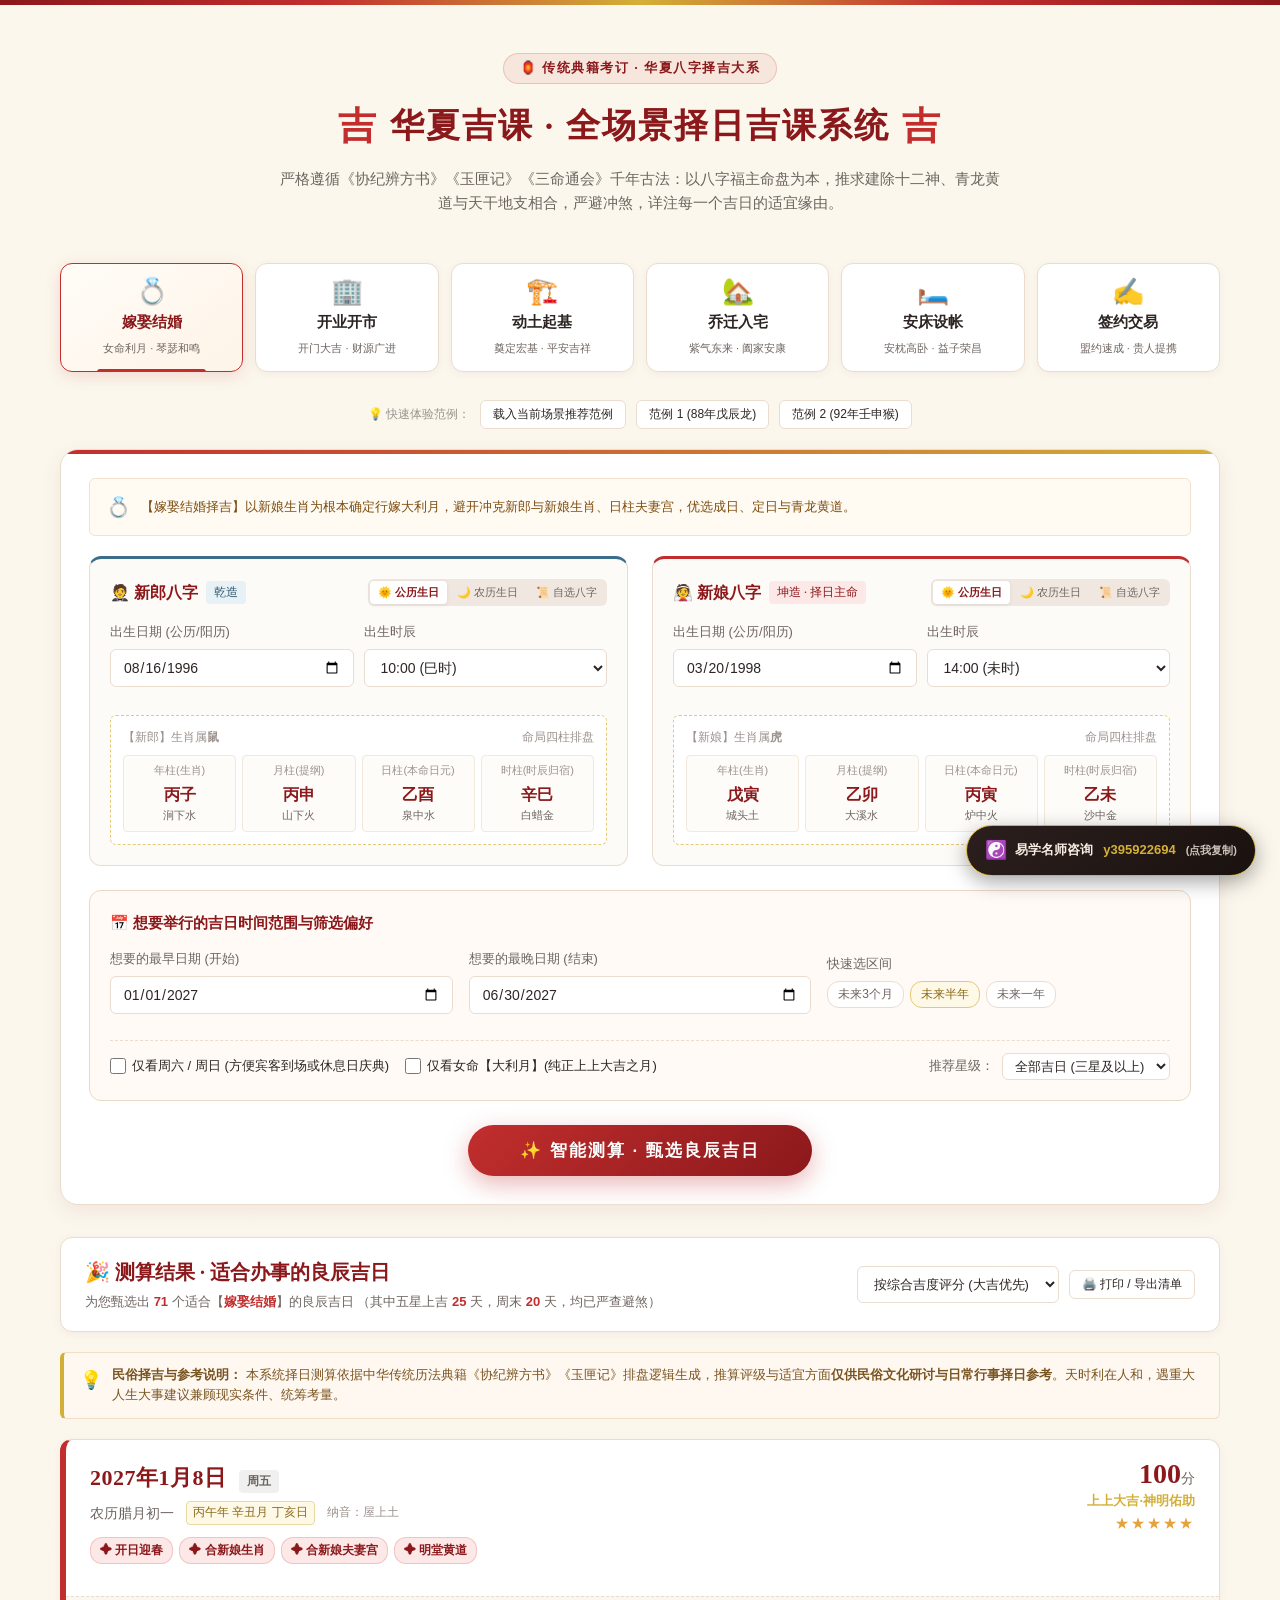
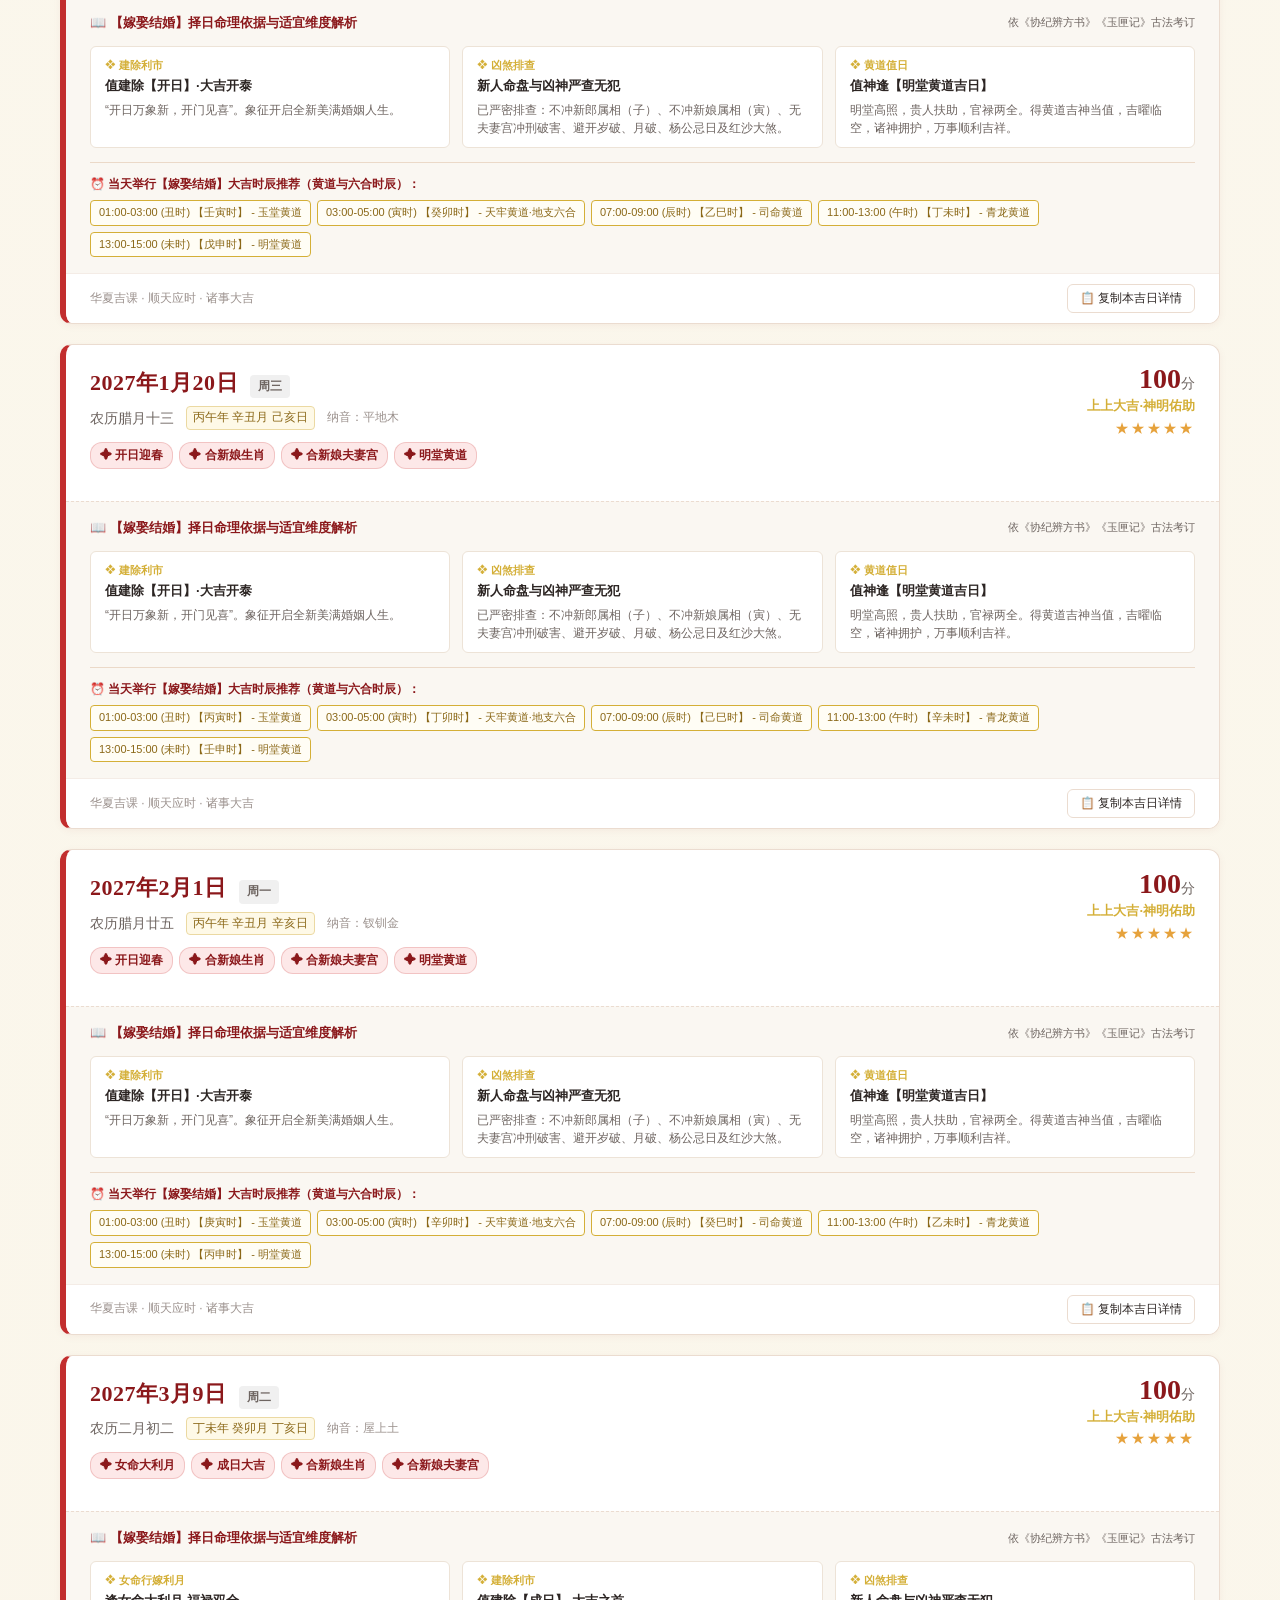
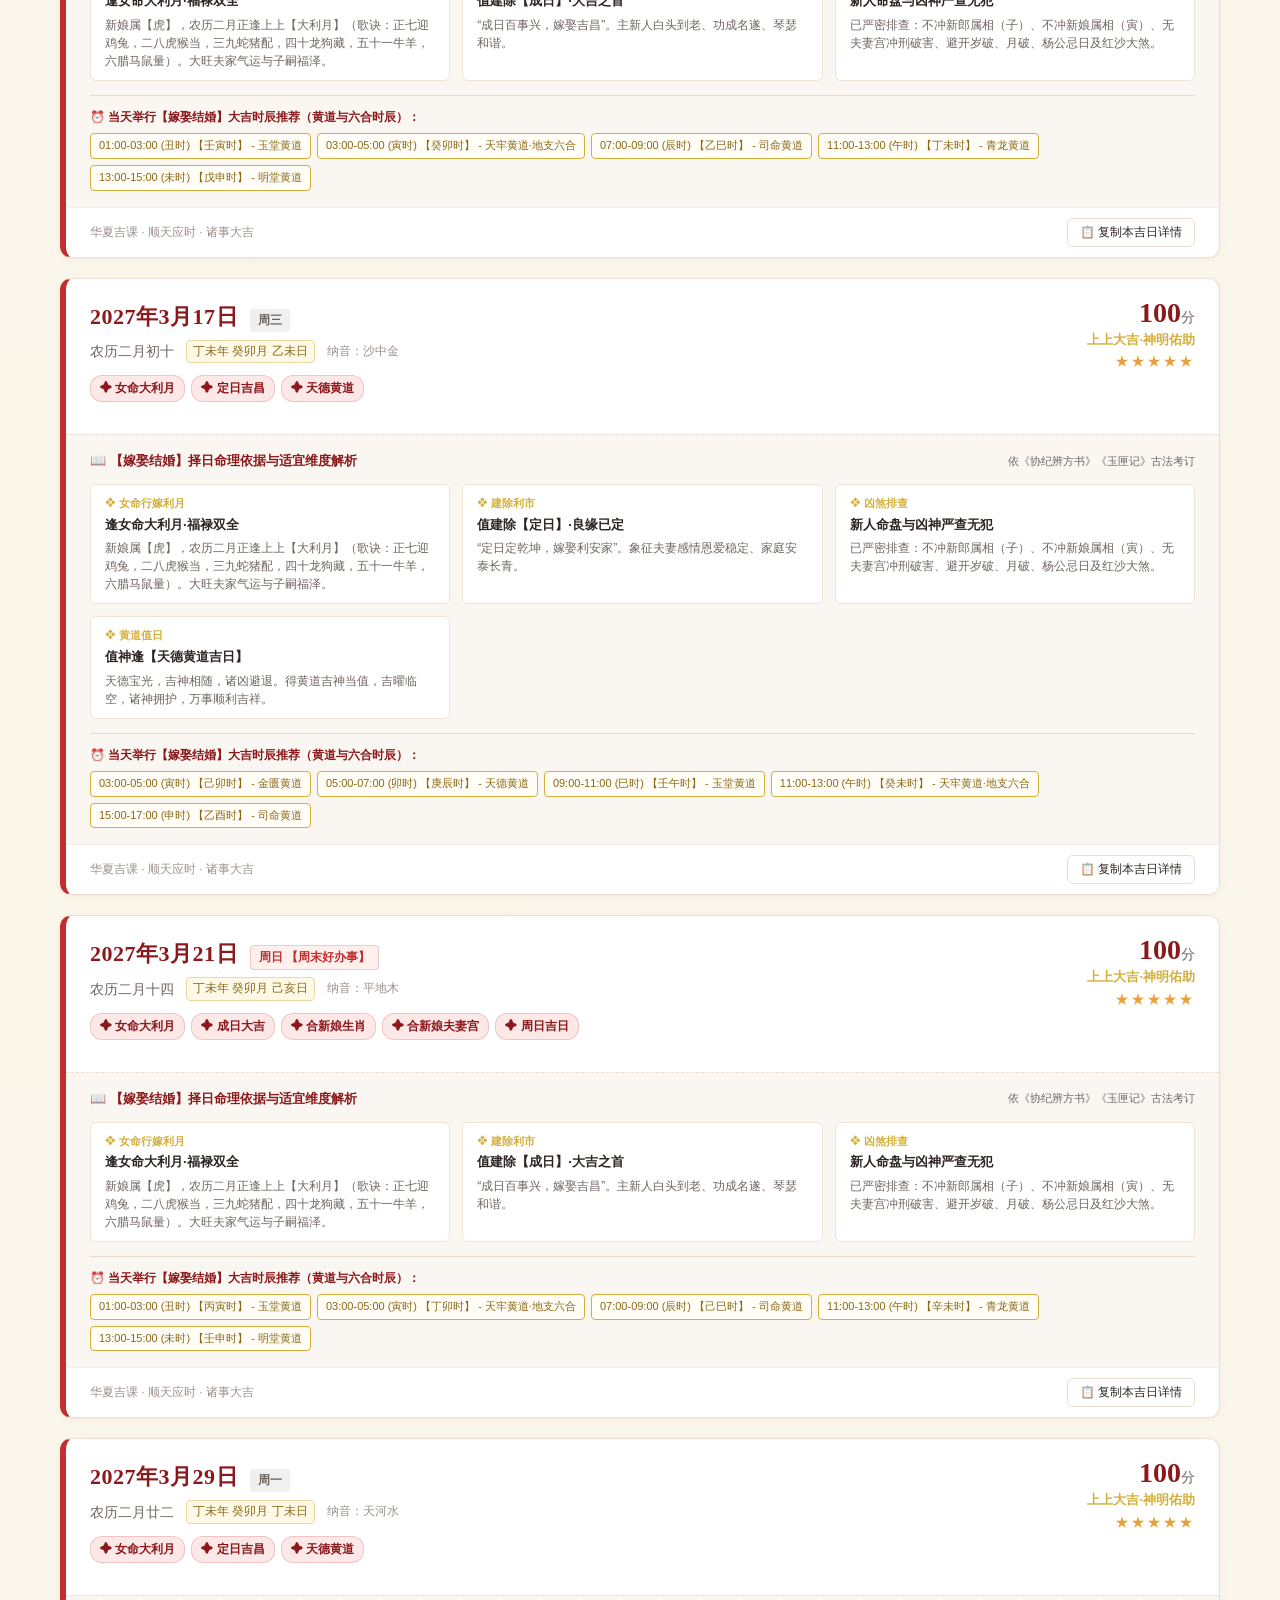
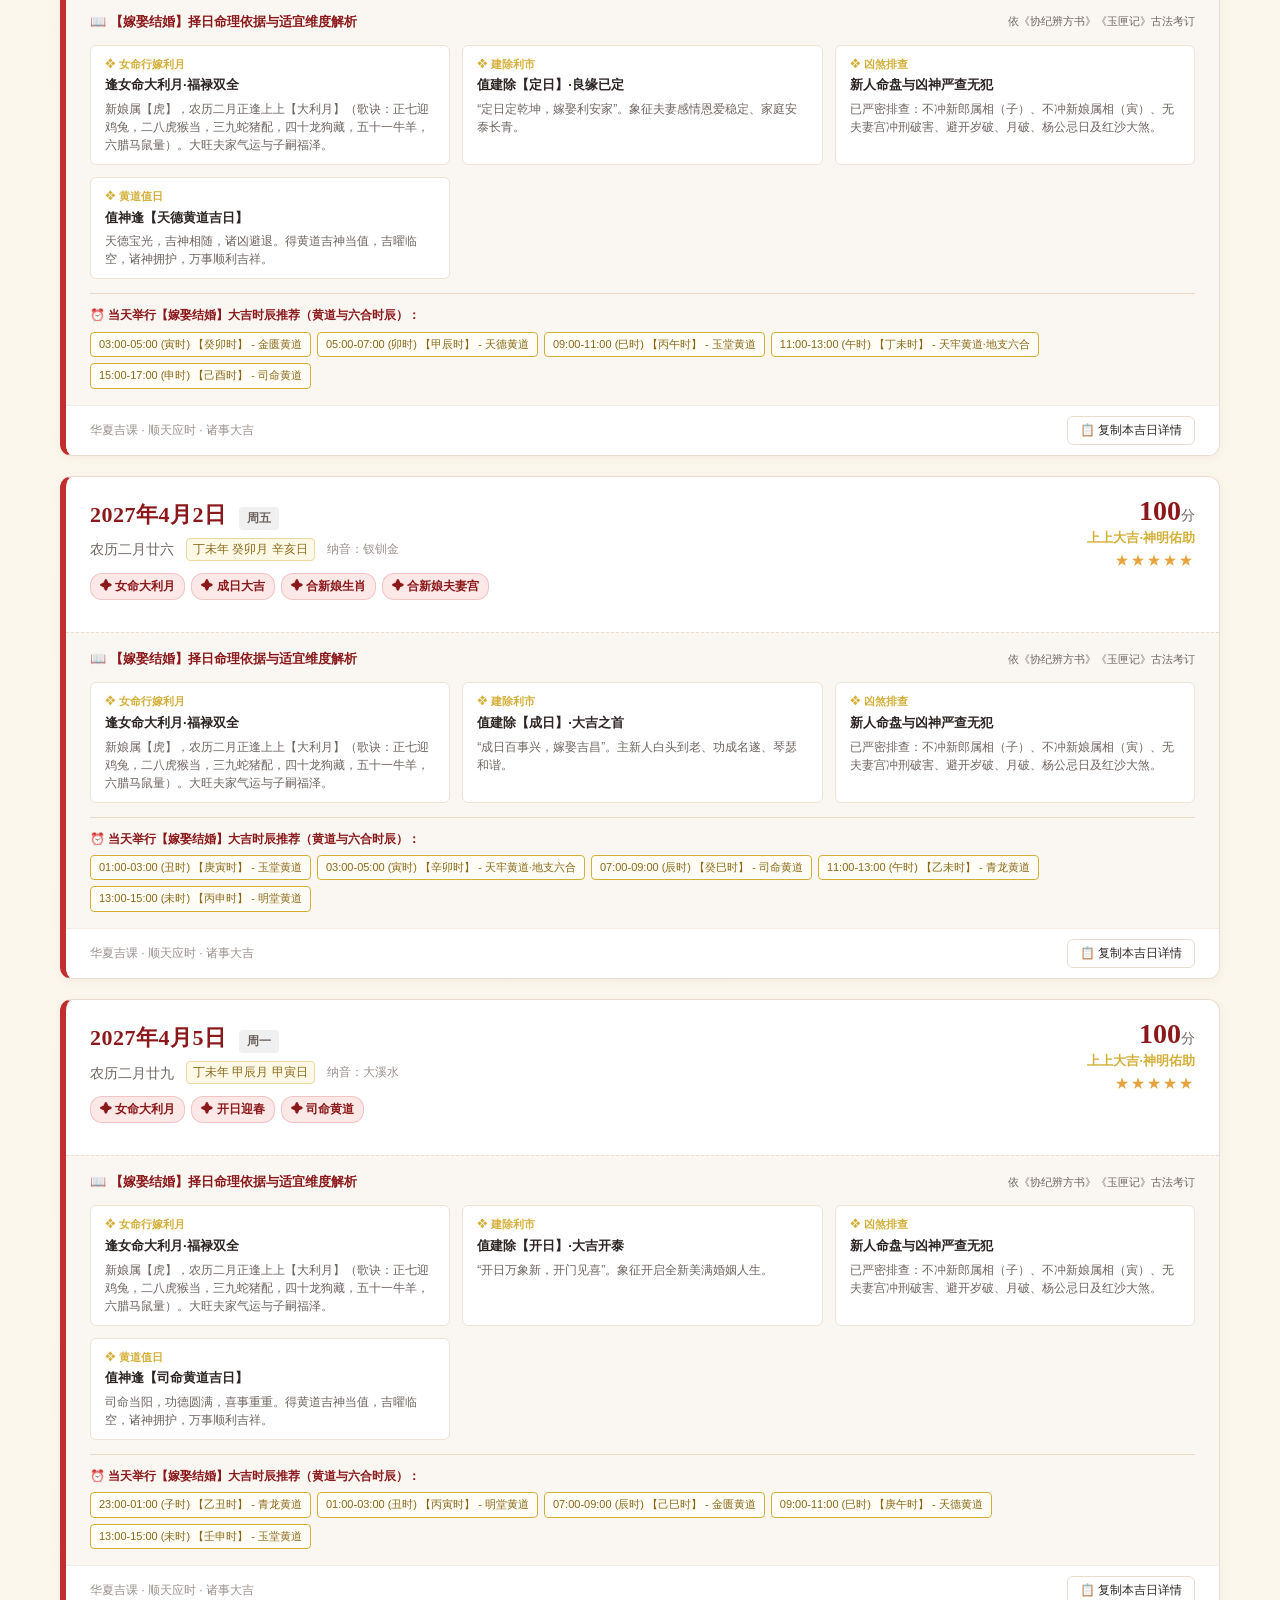
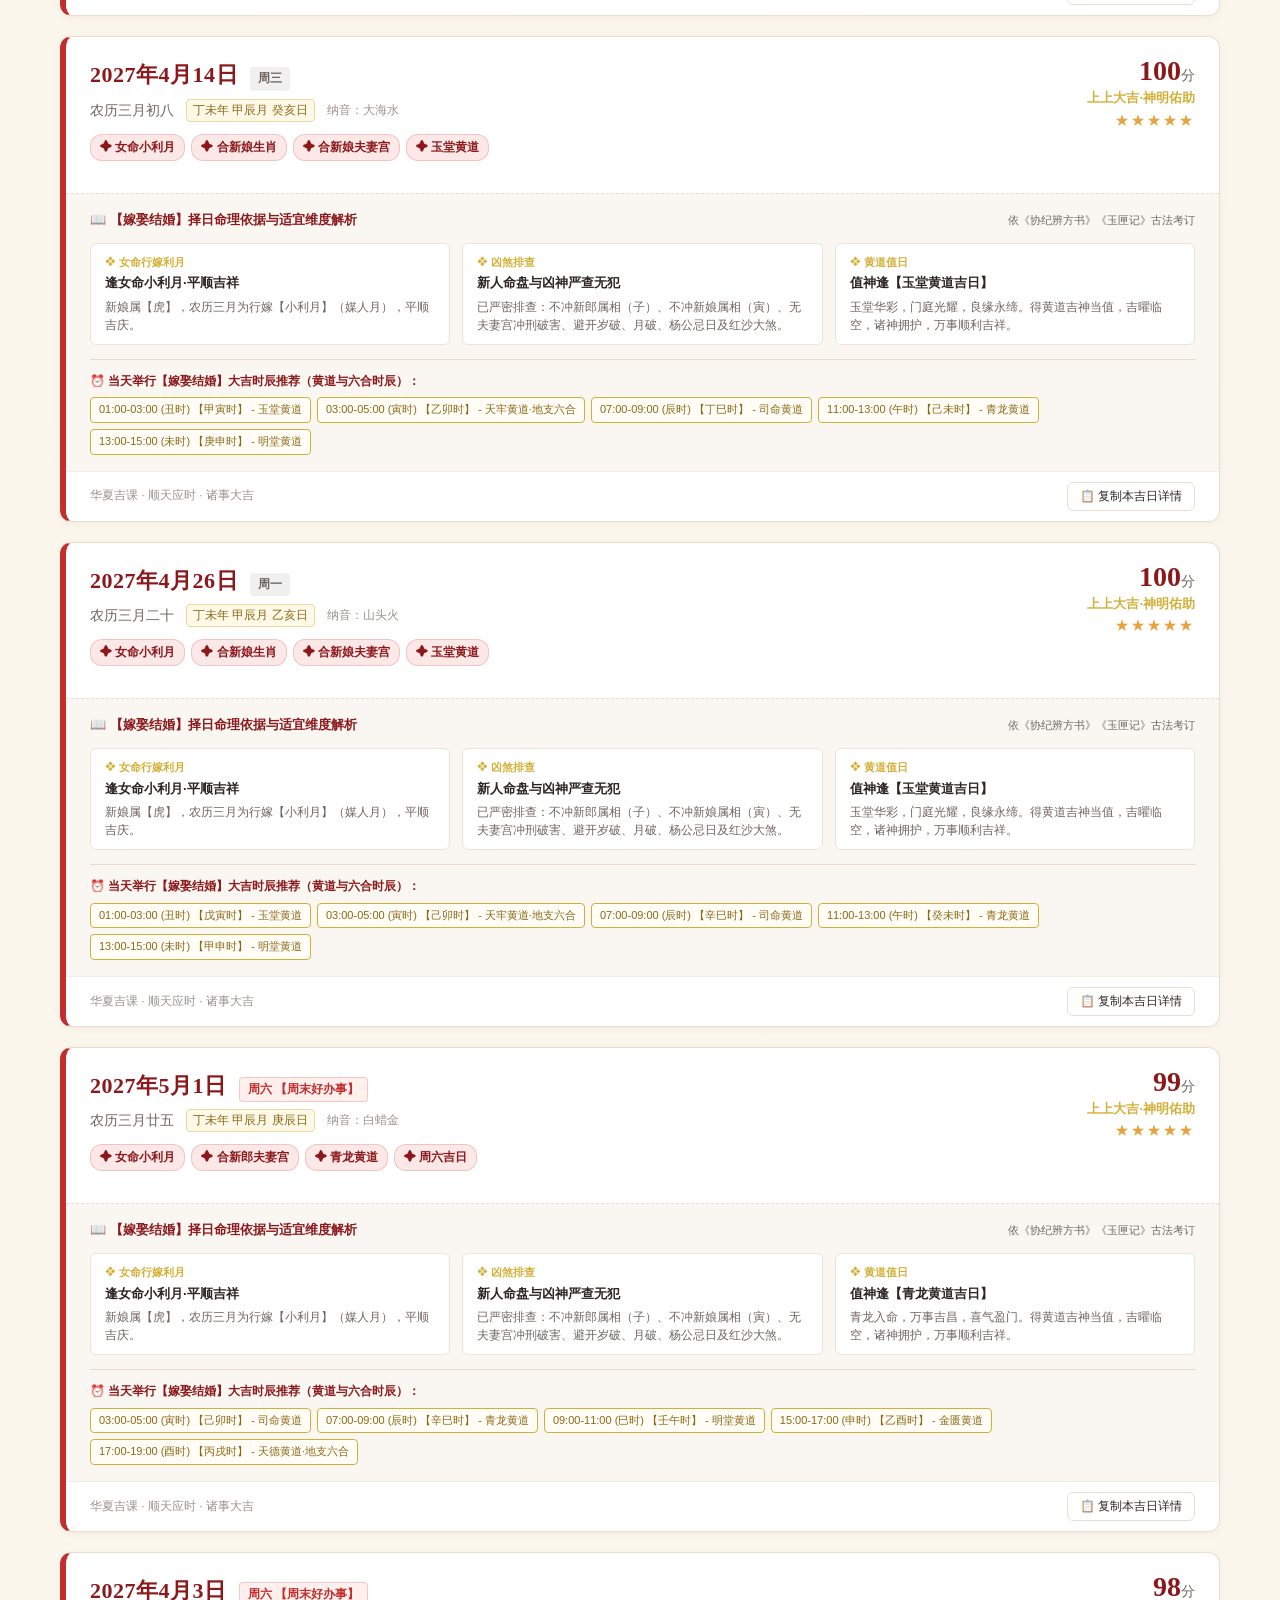
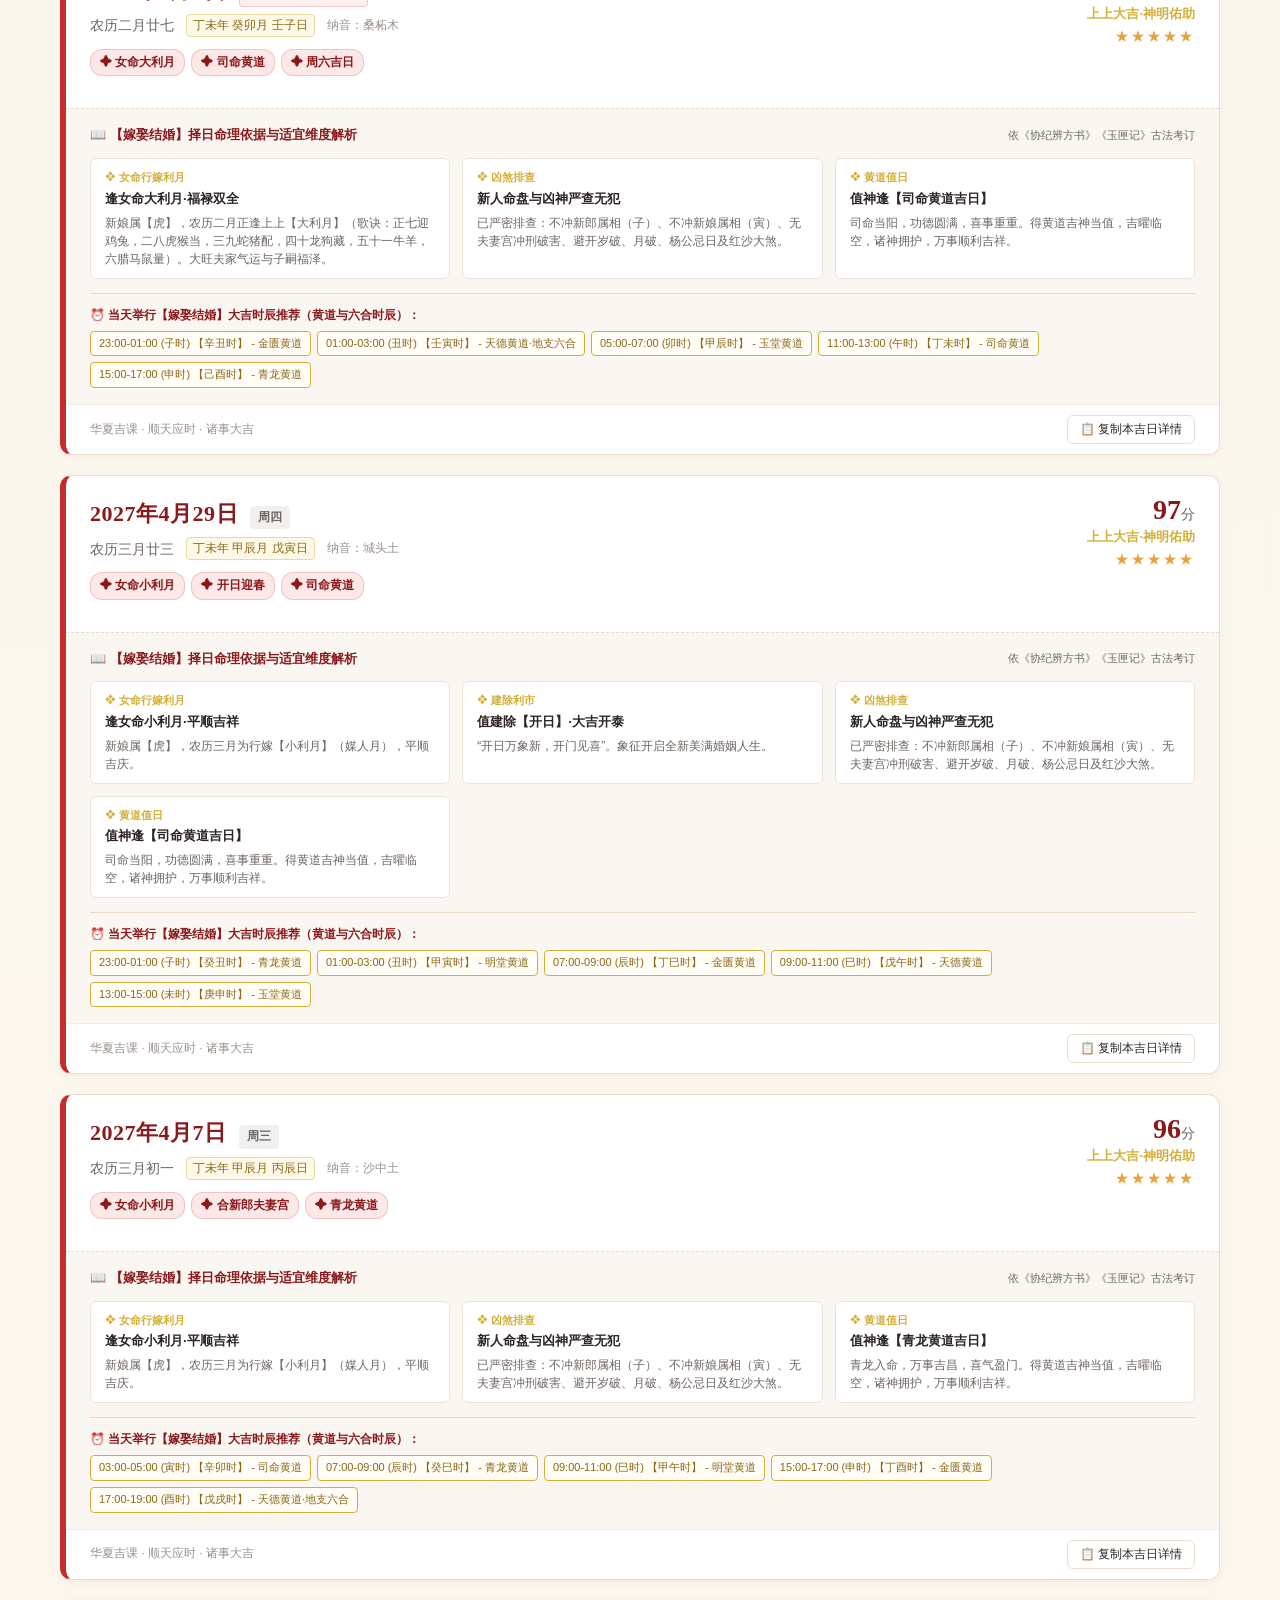
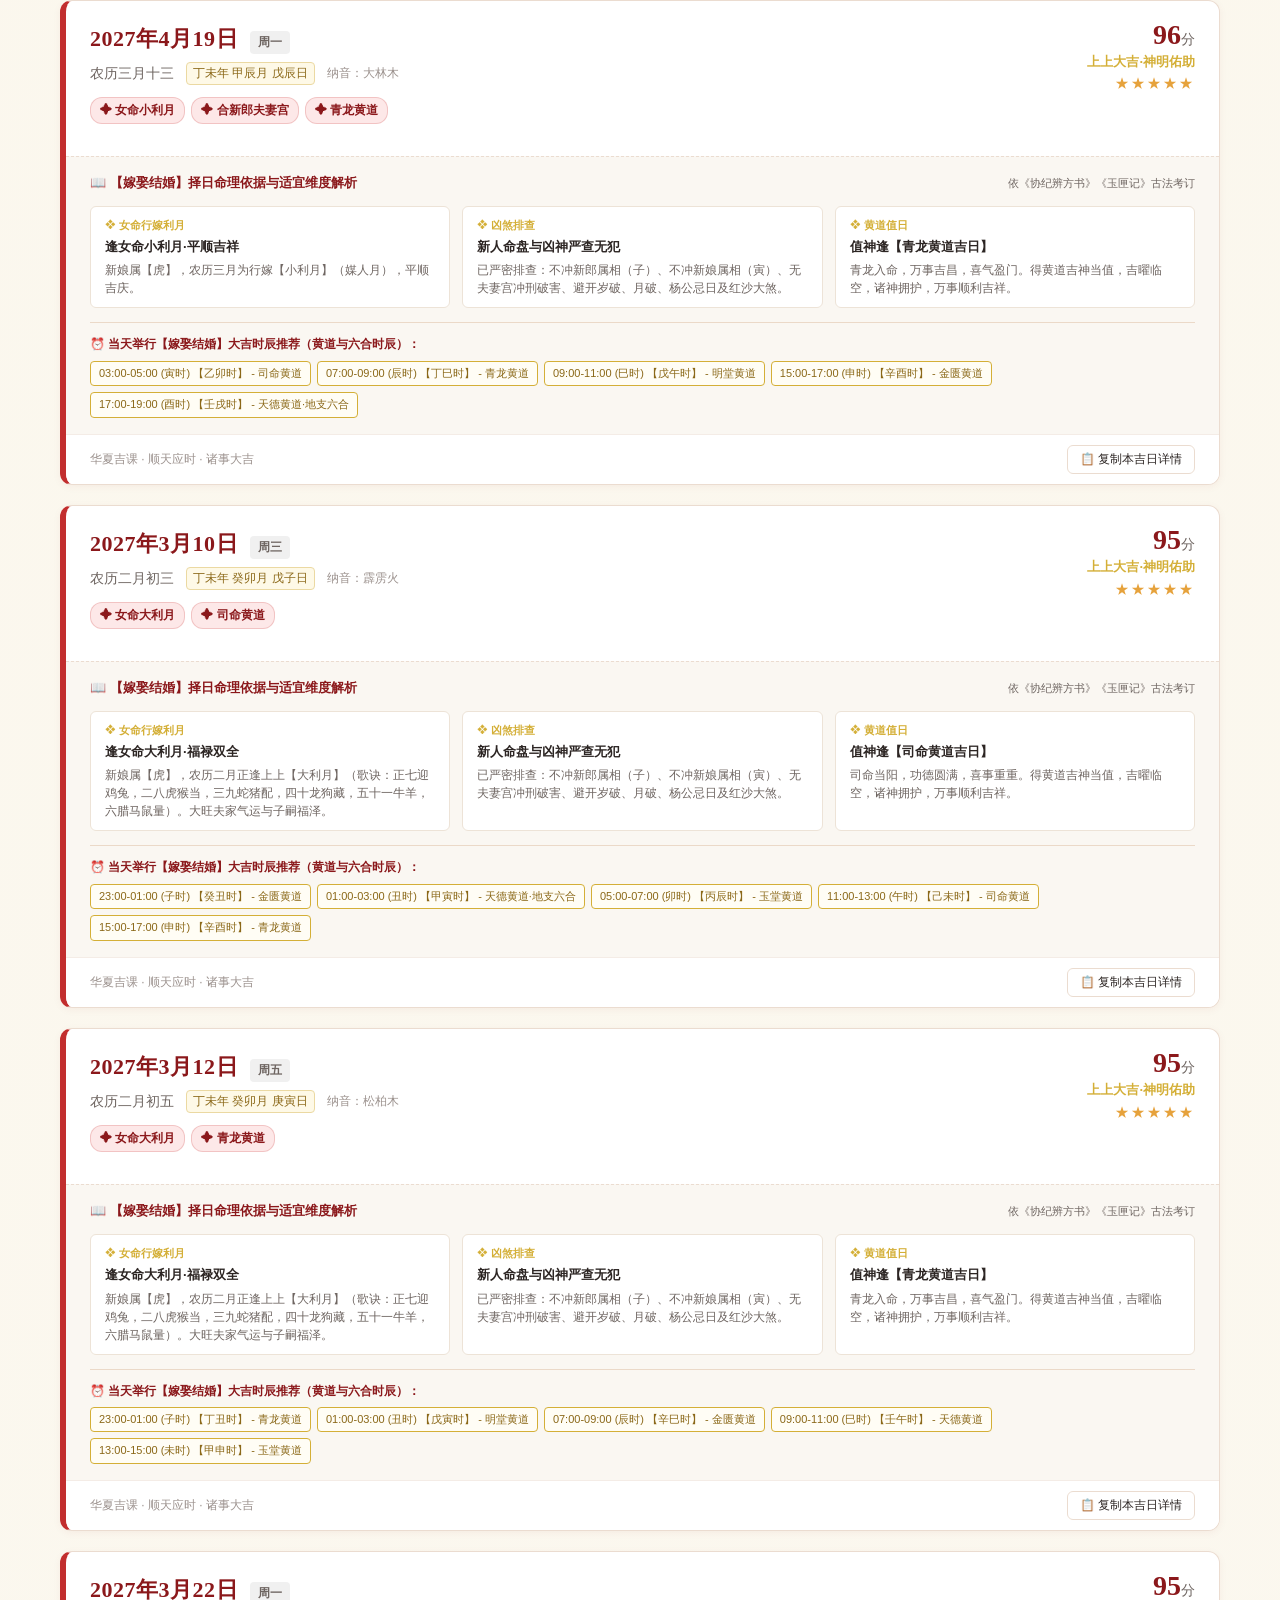
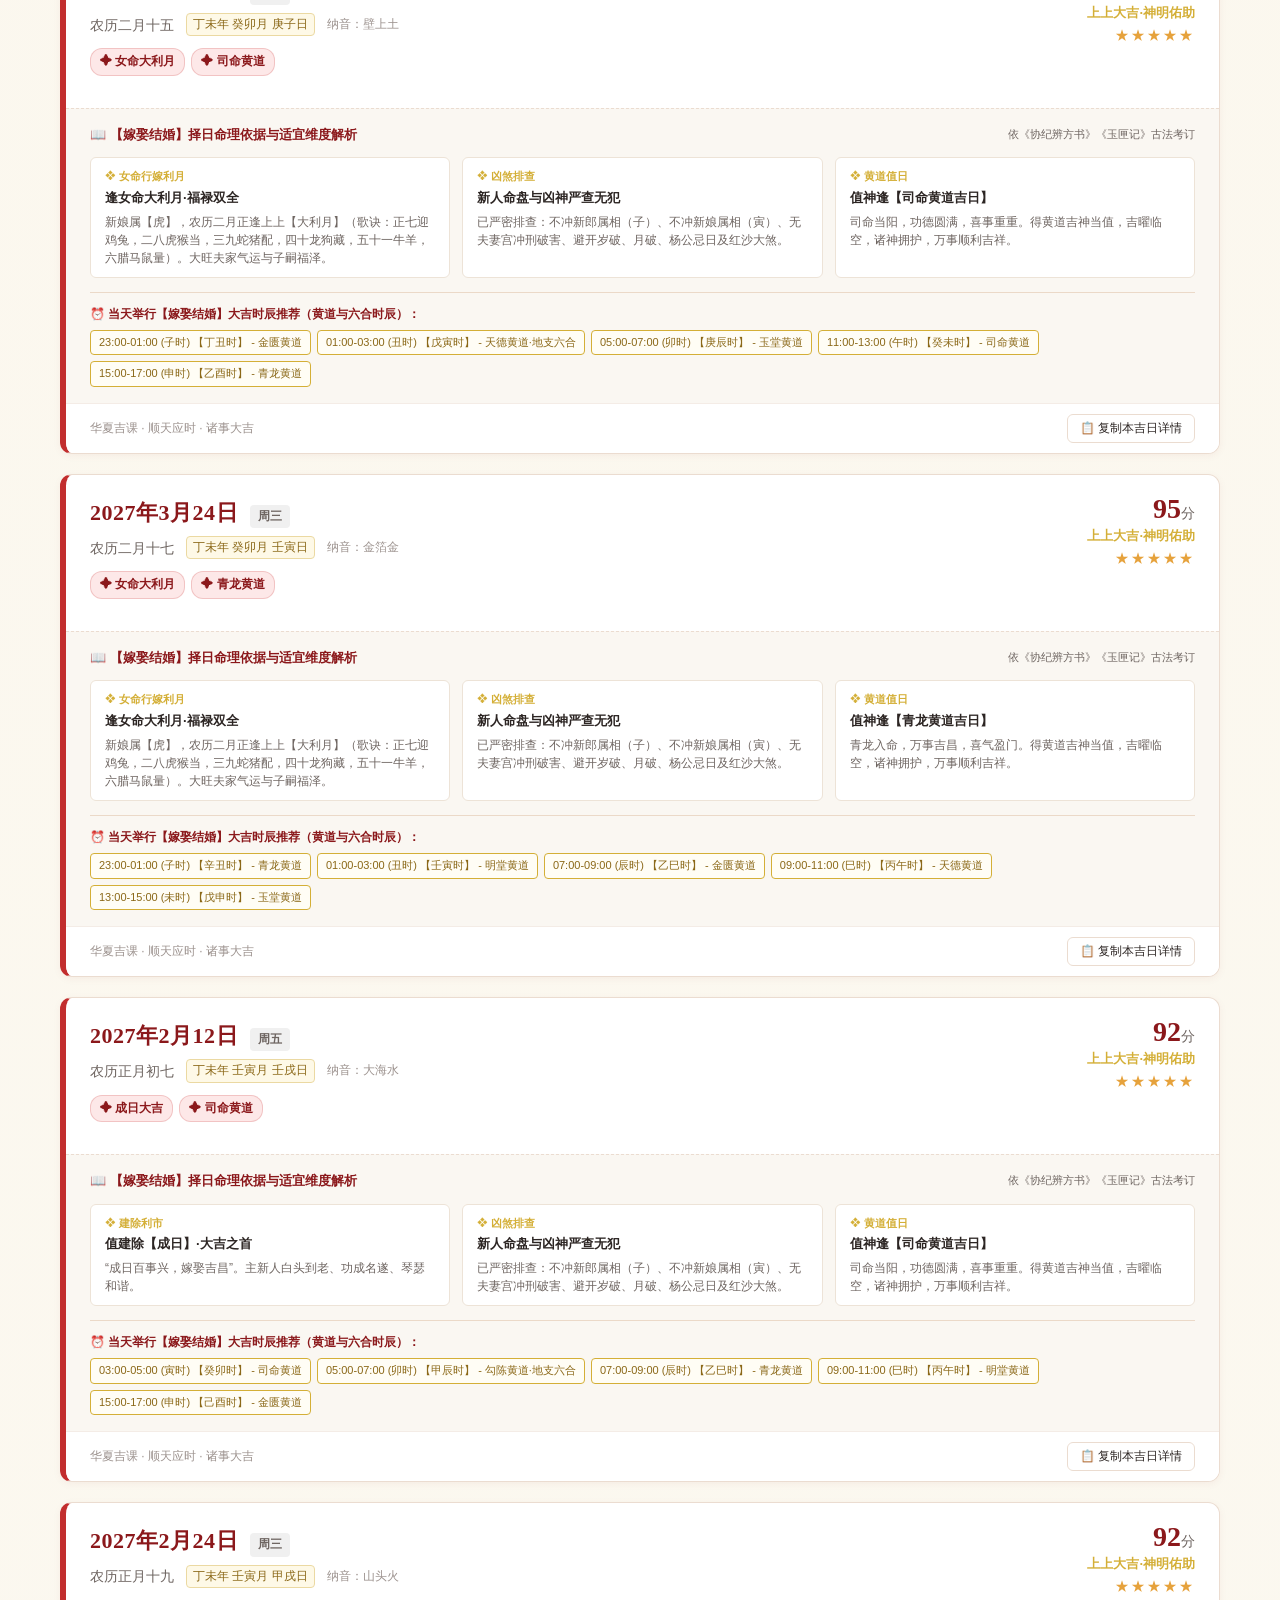
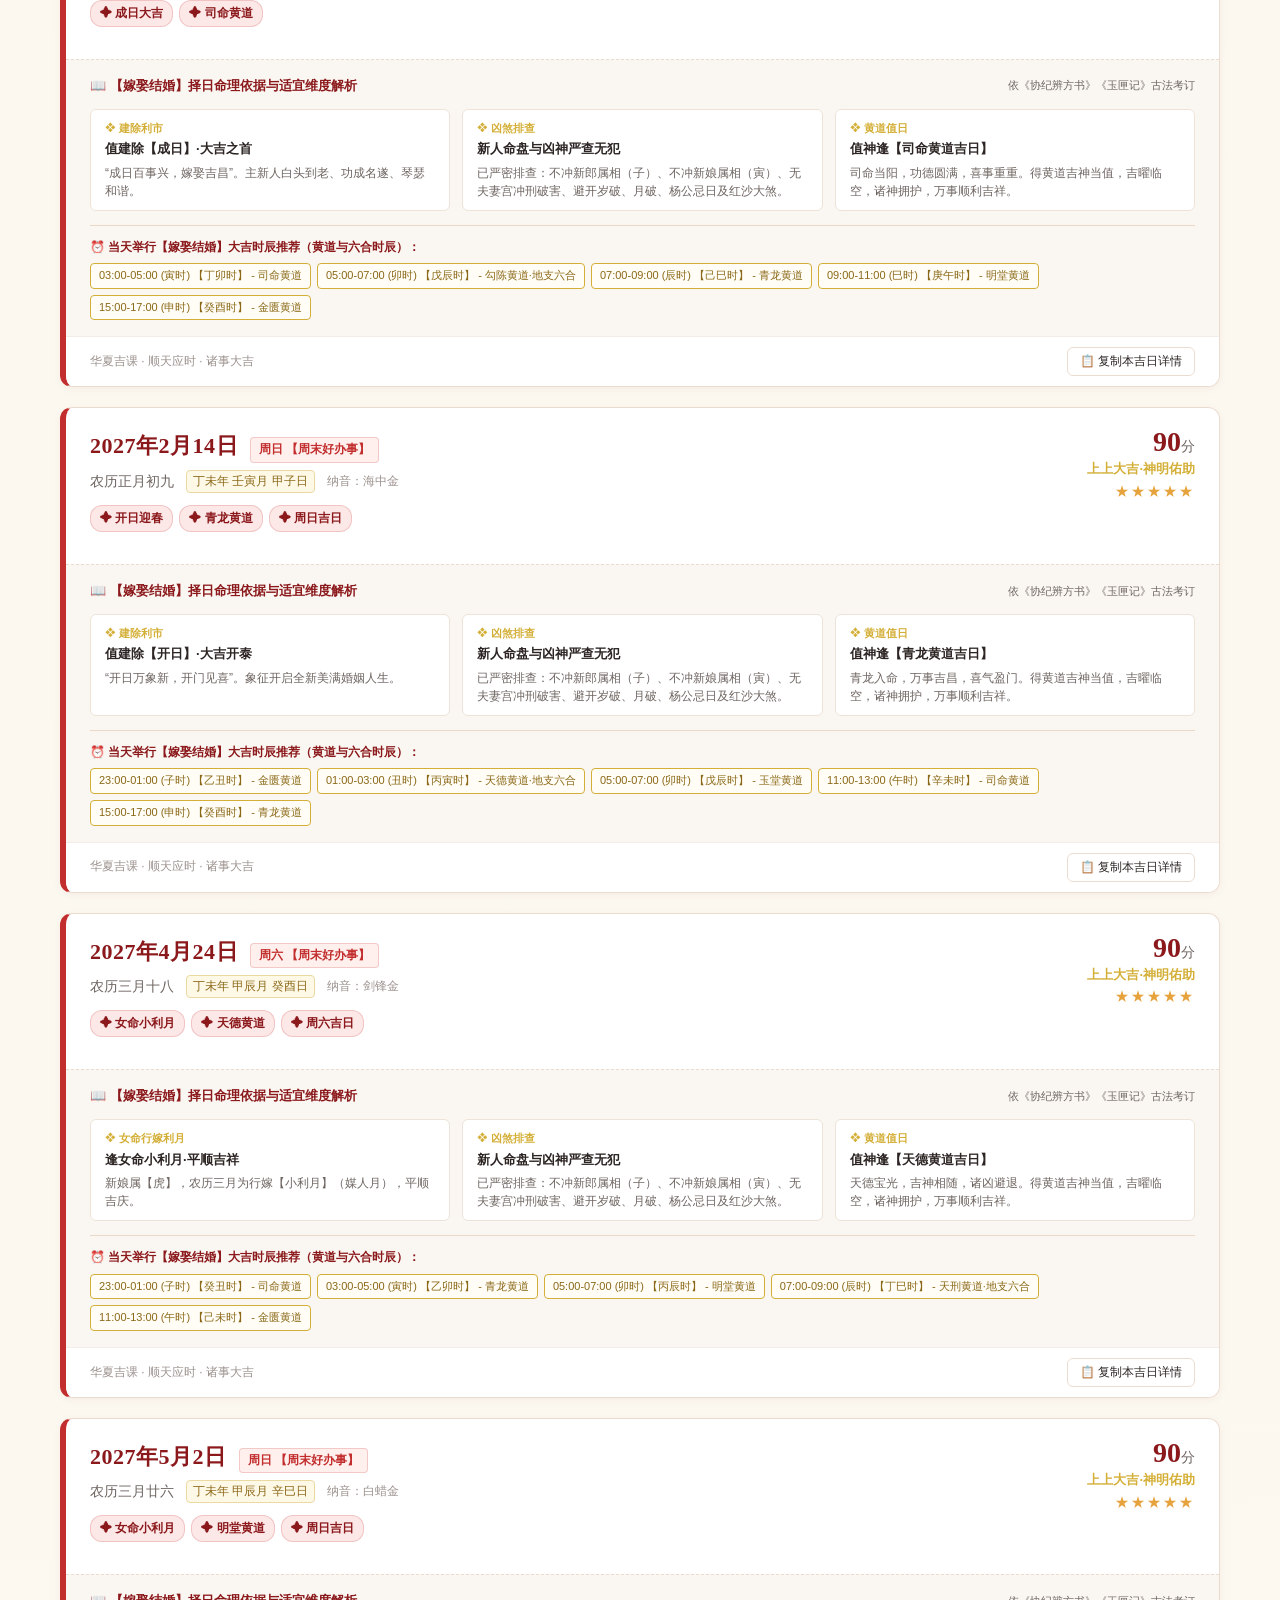
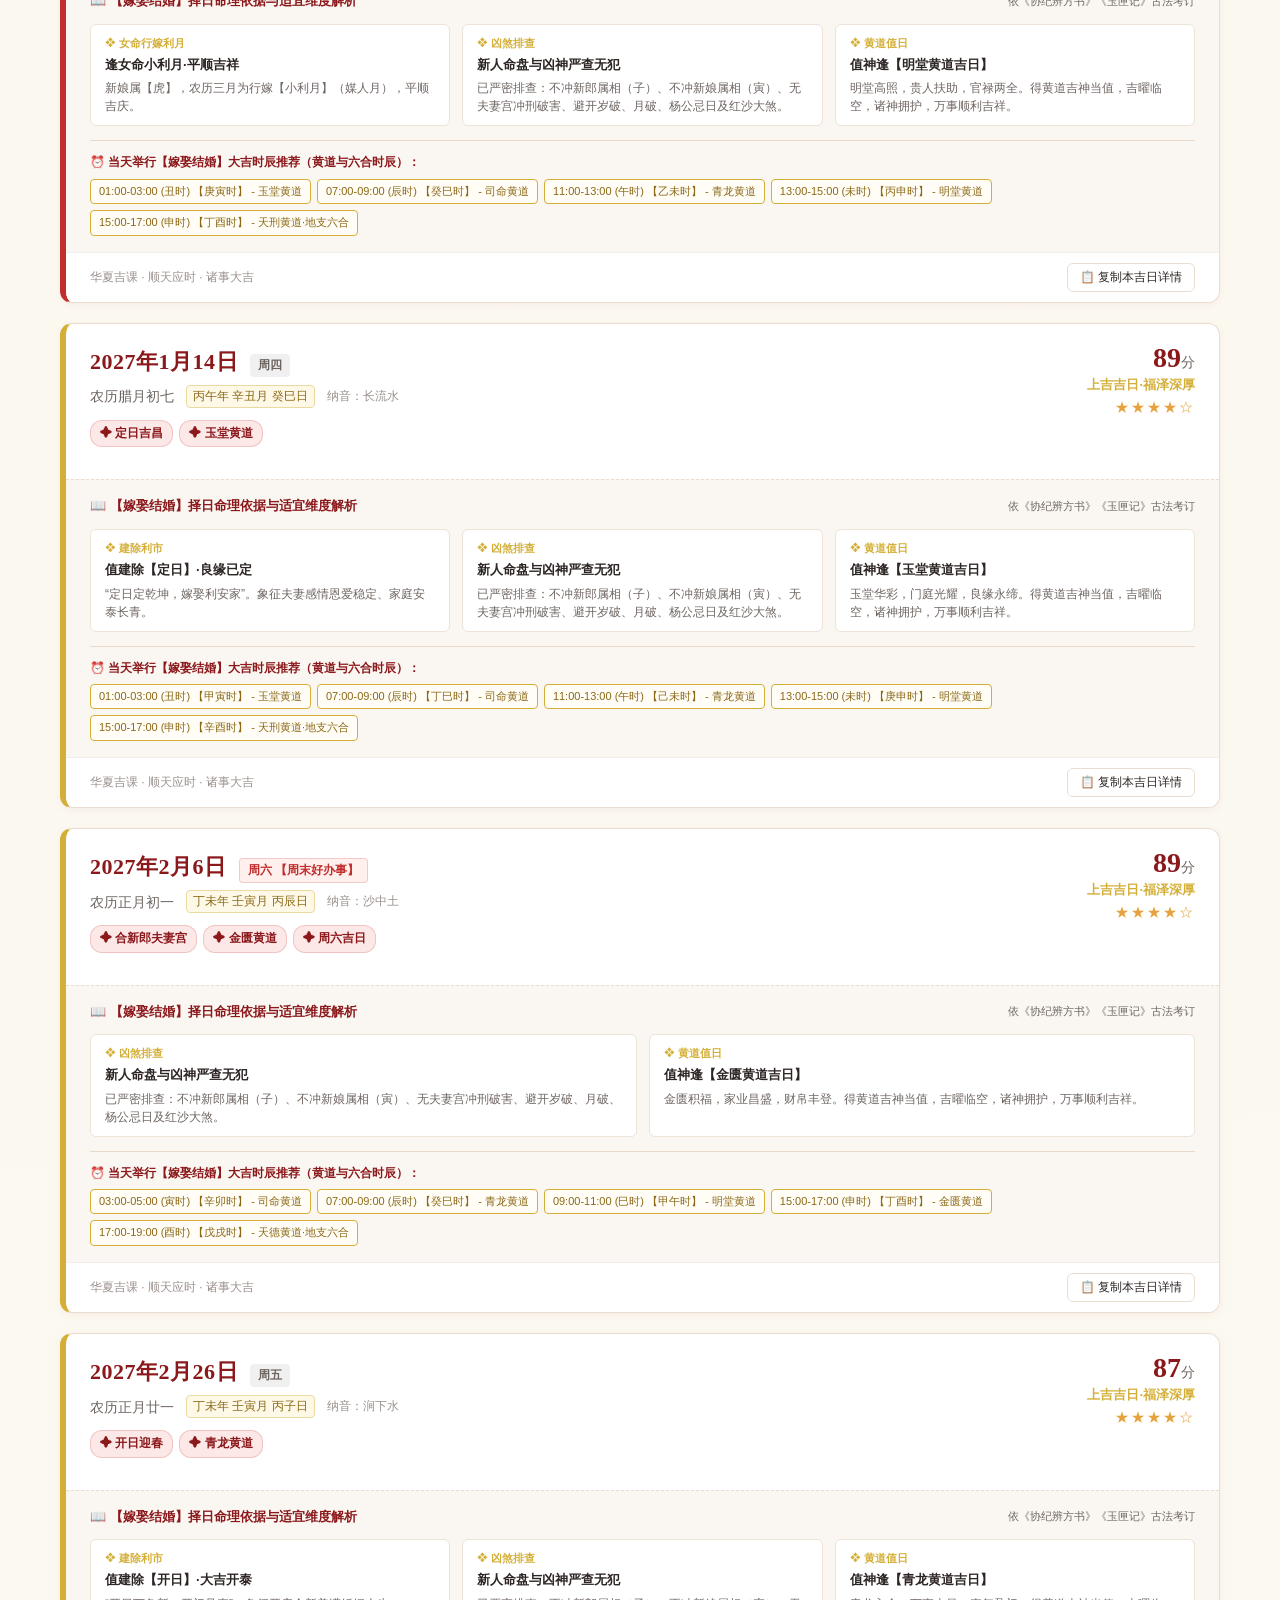
==== commit 75b60b3a: "feat: compact grid cards for simple mode, remove cross-version navigation buttons" ====
--- a/index.html
+++ b/index.html
@@ -119,11 +119,6 @@
       <p class="subtitle">
         严格遵循《协纪辨方书》《玉匣记》《三命通会》千年古法：以八字福主命盘为本，推求建除十二神、青龙黄道与天干地支相合，严避冲煞，详注每一个吉日的适宜缘由。
       </p>
-      <div style="margin-top: 14px;">
-        <a href="simple.html" class="btn btn-outline btn-sm" style="border-radius: 20px; font-weight: 600; color: #8b181b; background: #fffcf8; border-color: #e6c875;">
-          ⚡ 切换至极简速查版 (纯吉日·不显依据) →
-        </a>
-      </div>
     </header>
 
     <!-- 场景切换 Tabs -->
@@ -577,7 +572,6 @@
             <option value="scoreDesc">按综合吉度评分 (大吉优先)</option>
             <option value="dateAsc">按时间先后顺序 (由近到远)</option>
           </select>
-          <button id="btnToggleDetails" class="btn btn-outline btn-sm">⚡ 隐藏依据(简化版)</button>
           <button id="btnPrintAll" class="btn btn-outline btn-sm">🖨️ 打印 / 导出清单</button>
         </div>
       </div>
--- a/css/style.css
+++ b/css/style.css
@@ -1115,6 +1115,135 @@
   border-color: #ffd700;
 }
 
+/* 极简版紧凑网格与小卡片样式 */
+body[data-mode="simple"] .dates-list {
+  display: grid;
+  grid-template-columns: repeat(auto-fill, minmax(230px, 1fr));
+  gap: 14px;
+}
+
+body[data-mode="simple"] .date-card {
+  padding: 12px 14px;
+  border-radius: var(--radius-sm);
+  display: flex;
+  flex-direction: column;
+  justify-content: space-between;
+  border-left-width: 4px;
+  background: #fff;
+  transition: all 0.2s ease;
+  min-height: 135px;
+}
+
+body[data-mode="simple"] .date-card:hover {
+  transform: translateY(-2px);
+  box-shadow: 0 4px 14px rgba(139, 24, 27, 0.12);
+  border-color: var(--gold-border);
+}
+
+.simple-card-top {
+  display: flex;
+  justify-content: space-between;
+  align-items: baseline;
+  margin-bottom: 4px;
+}
+
+.simple-solar-date {
+  font-size: 16px;
+  font-weight: 700;
+  color: var(--deep-red);
+  font-family: var(--font-serif);
+}
+
+.simple-weekday {
+  font-size: 11px;
+  font-weight: 600;
+  padding: 1px 6px;
+  border-radius: 4px;
+  background: #f0f0f0;
+  color: var(--text-muted);
+}
+
+.simple-weekday.weekend {
+  background: #fff0ed;
+  color: var(--primary-red);
+  border: 1px solid rgba(194, 46, 46, 0.2);
+}
+
+.simple-lunar-text {
+  font-size: 12px;
+  color: var(--text-muted);
+  margin-bottom: 6px;
+}
+
+.simple-tags-area {
+  display: flex;
+  flex-wrap: wrap;
+  gap: 4px;
+  margin-bottom: 8px;
+}
+
+.simple-tags-area .hl-tag {
+  font-size: 10px;
+  padding: 1px 6px;
+  border-radius: 4px;
+}
+
+.simple-card-bottom {
+  display: flex;
+  justify-content: space-between;
+  align-items: center;
+  border-top: 1px dashed var(--border-light);
+  padding-top: 6px;
+  margin-top: auto;
+}
+
+.simple-score-text {
+  font-size: 11px;
+  font-weight: 700;
+  color: var(--gold-accent);
+}
+
+.simple-score-text strong {
+  font-size: 14px;
+  color: var(--deep-red);
+  font-family: var(--font-serif);
+}
+
+.btn-simple-copy {
+  border: 1px solid var(--border-color);
+  background: #fff;
+  color: var(--text-muted);
+  border-radius: 4px;
+  padding: 2px 8px;
+  font-size: 11px;
+  cursor: pointer;
+  transition: all 0.15s;
+  font-family: inherit;
+}
+
+.btn-simple-copy:hover {
+  background: #fff8f8;
+  color: var(--primary-red);
+  border-color: var(--primary-red);
+}
+
+@media (max-width: 600px) {
+  body[data-mode="simple"] .dates-list {
+    grid-template-columns: repeat(2, 1fr);
+    gap: 8px;
+  }
+  body[data-mode="simple"] .date-card {
+    padding: 10px;
+    min-height: 125px;
+  }
+  .simple-solar-date {
+    font-size: 14px;
+  }
+  .simple-lunar-text {
+    font-size: 11px;
+  }
+}
+
 .floating-icon {
   font-size: 18px;
   color: var(--gold-accent);
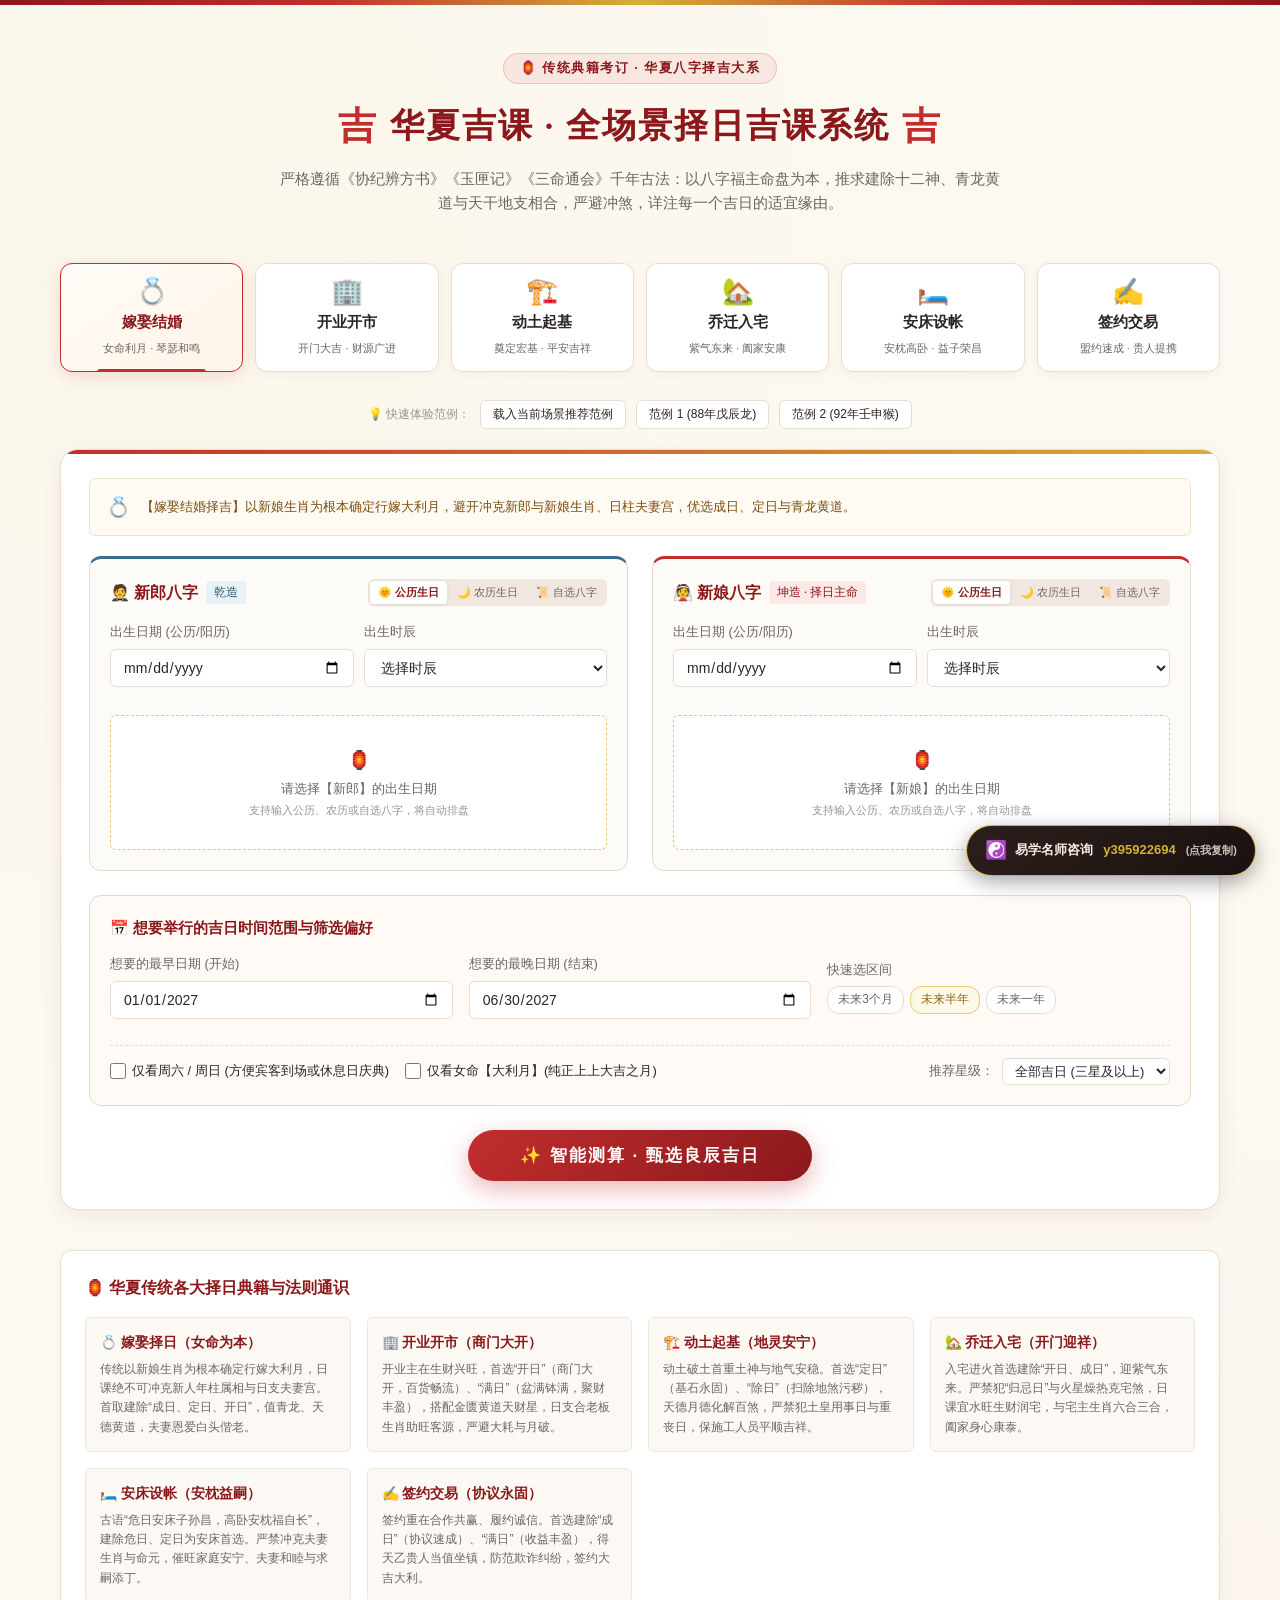
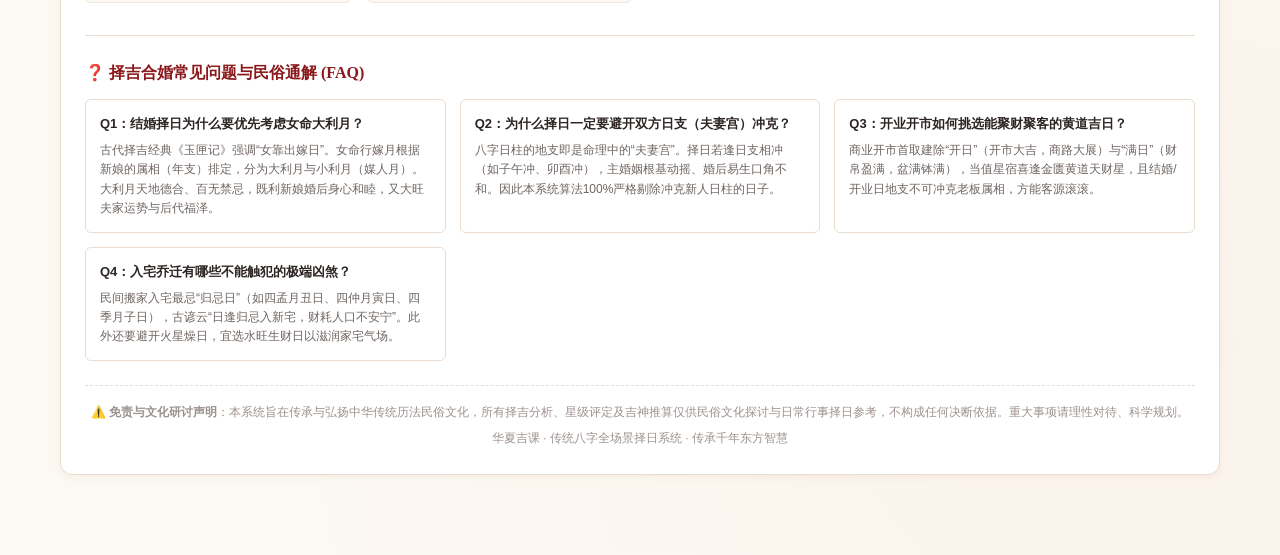
==== commit f131d24e: "fix: remove default date values and avoid auto calculation on initial load" ====
--- a/index.html
+++ b/index.html
@@ -196,17 +196,18 @@
             <div class="form-row">
               <div class="form-group" style="flex: 2;">
                 <label for="groomBirthDate">出生日期 (公历/阳历)</label>
-                <input type="date" id="groomBirthDate" class="input-ctrl" value="1996-08-16">
+                <input type="date" id="groomBirthDate" class="input-ctrl">
               </div>
               <div class="form-group" style="flex: 1;">
                 <label for="groomBirthHour">出生时辰</label>
                 <select id="groomBirthHour" class="select-ctrl">
+                  <option value="" disabled selected>选择时辰</option>
                   <option value="0">00:00 (子时)</option>
                   <option value="2">02:00 (丑时)</option>
                   <option value="4">04:00 (寅时)</option>
                   <option value="6">06:00 (卯时)</option>
                   <option value="8">08:00 (辰时)</option>
-                  <option value="10" selected>10:00 (巳时)</option>
+                  <option value="10">10:00 (巳时)</option>
                   <option value="12">12:00 (午时)</option>
                   <option value="14">14:00 (未时)</option>
                   <option value="16">16:00 (申时)</option>
@@ -244,7 +245,7 @@
               </div>
             </div>
             <div class="lunar-converted-tip" id="groomLunarConverted">
-              <span>🔄 换算公历：1996年09月27日</span>
+              <span>🔄 请选择农历出生年月日时</span>
             </div>
           </div>
 
@@ -303,11 +304,12 @@
             <div class="form-row">
               <div class="form-group" style="flex: 2;">
                 <label for="brideBirthDate">出生日期 (公历/阳历)</label>
-                <input type="date" id="brideBirthDate" class="input-ctrl" value="1998-03-20">
+                <input type="date" id="brideBirthDate" class="input-ctrl">
               </div>
               <div class="form-group" style="flex: 1;">
                 <label for="brideBirthHour">出生时辰</label>
                 <select id="brideBirthHour" class="select-ctrl">
+                  <option value="" disabled selected>选择时辰</option>
                   <option value="0">00:00 (子时)</option>
                   <option value="2">02:00 (丑时)</option>
                   <option value="4">04:00 (寅时)</option>
@@ -315,7 +317,7 @@
                   <option value="8">08:00 (辰时)</option>
                   <option value="10">10:00 (巳时)</option>
                   <option value="12">12:00 (午时)</option>
-                  <option value="14" selected>14:00 (未时)</option>
+                  <option value="14">14:00 (未时)</option>
                   <option value="16">16:00 (申时)</option>
                   <option value="18">18:00 (酉时)</option>
                   <option value="20">20:00 (戌时)</option>
@@ -351,7 +353,7 @@
               </div>
             </div>
             <div class="lunar-converted-tip" id="brideLunarConverted">
-              <span>🔄 换算公历：1998年03月20日</span>
+              <span>🔄 请选择农历出生年月日时</span>
             </div>
           </div>
 
@@ -412,17 +414,18 @@
             <div class="form-row">
               <div class="form-group" style="flex: 2;">
                 <label for="singleBirthDate">出生日期 (公历/阳历)</label>
-                <input type="date" id="singleBirthDate" class="input-ctrl" value="1988-06-18">
+                <input type="date" id="singleBirthDate" class="input-ctrl">
               </div>
               <div class="form-group" style="flex: 1;">
                 <label for="singleBirthHour">出生时辰</label>
                 <select id="singleBirthHour" class="select-ctrl">
+                  <option value="" disabled selected>选择时辰</option>
                   <option value="0">00:00 (子时)</option>
                   <option value="2">02:00 (丑时)</option>
                   <option value="4">04:00 (寅时)</option>
                   <option value="6">06:00 (卯时)</option>
                   <option value="8">08:00 (辰时)</option>
-                  <option value="10" selected>10:00 (巳时)</option>
+                  <option value="10">10:00 (巳时)</option>
                   <option value="12">12:00 (午时)</option>
                   <option value="14">14:00 (未时)</option>
                   <option value="16">16:00 (申时)</option>
@@ -460,7 +463,7 @@
               </div>
             </div>
             <div class="lunar-converted-tip" id="singleLunarConverted">
-              <span>🔄 换算公历：1988年06月18日</span>
+              <span>🔄 请选择农历出生年月日时</span>
             </div>
           </div>
 
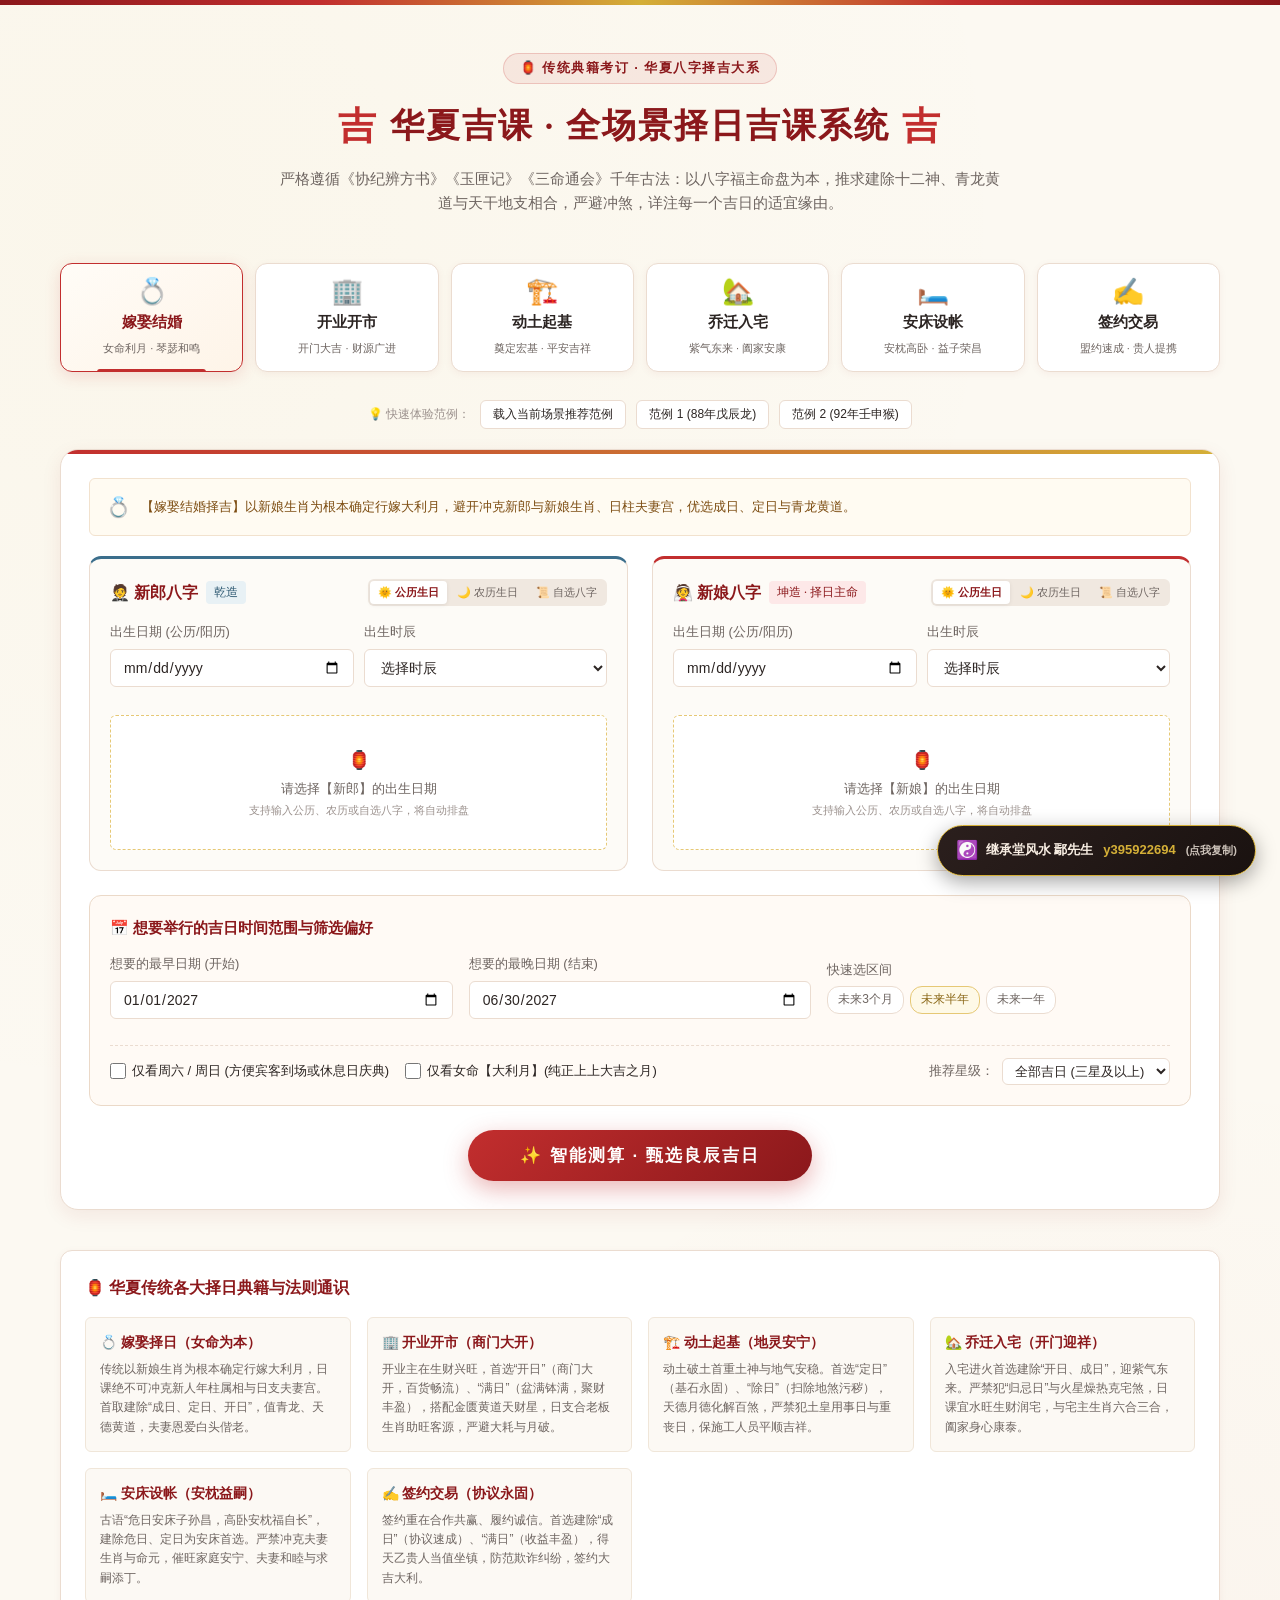
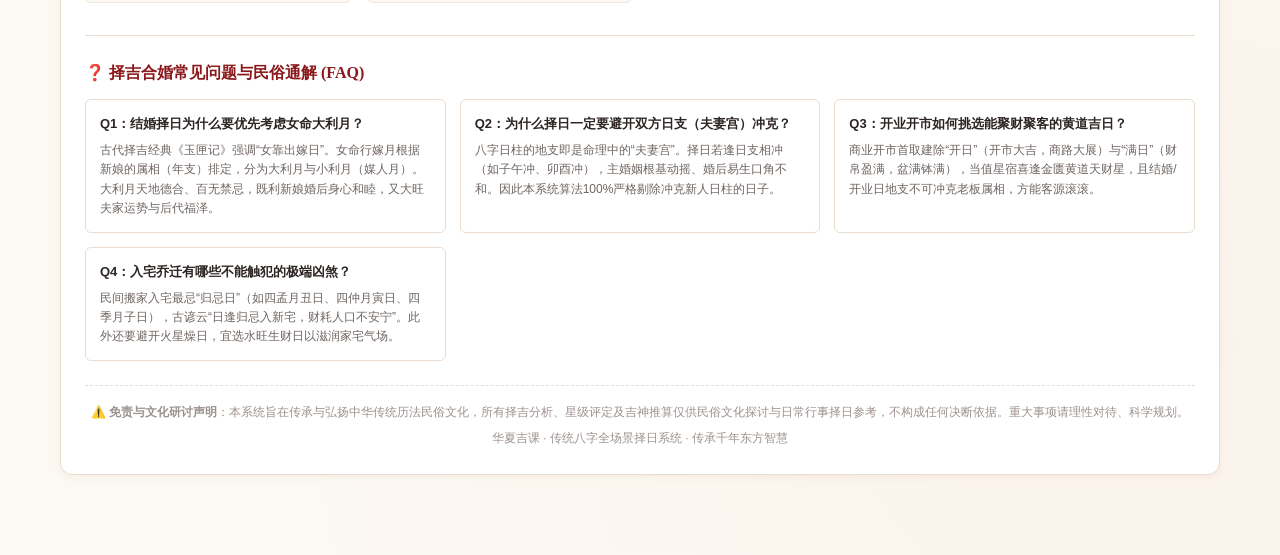
==== commit 6d725608: "feat: update consultant branding to 继承堂风水 鄢先生" ====
--- a/index.html
+++ b/index.html
@@ -597,12 +597,12 @@
           <div class="master-ad-title-area">
             <div class="master-bagua-icon">☯️</div>
             <div>
-              <h3>易道通玄 · 名师深度易学一对一咨询</h3>
-              <p>传承正统周易经典 · 依八字命理精算 · 答疑解惑 · 趋吉避凶</p>
+              <h3>继承堂风水 · 鄢先生 易学专项咨询</h3>
+              <p>传承正统周易堪舆 · 阳宅阴宅风水 · 六爻占卜 · 星宿命理精批 · 趋吉避凶</p>
             </div>
           </div>
           <div style="font-size: 12px; color: var(--gold-accent); border: 1px dashed rgba(212, 175, 55, 0.4); padding: 4px 12px; border-radius: 20px;">
-            ✦ 诚心结缘 · 细致详批 ✦
+            ✦ 继承堂正统风水 · 诚心详批 ✦
           </div>
         </div>
 
@@ -642,16 +642,16 @@
 
         <div class="master-contact-bar">
           <div class="contact-left">
-            <span style="font-size: 14px; color: #f0e6d6;">名师个人微信：</span>
+            <span style="font-size: 14px; color: #f0e6d6;">鄢先生个人微信：</span>
             <div class="contact-wechat-box">
               <span style="font-size: 16px;">💬</span>
               <span class="wechat-num" id="wechatNumText">y395922694</span>
             </div>
-            <span style="font-size: 12px; color: #c4b5a5;">(添加时请备注：择日咨询)</span>
+            <span style="font-size: 12px; color: #c4b5a5;">(添加请备注：继承堂风水咨询)</span>
           </div>
           <div>
             <button class="btn-copy-wechat" id="btnCopyWechat" type="button">
-              📋 一键复制微信号添加
+              📋 复制鄢先生微信号
             </button>
           </div>
         </div>
@@ -755,9 +755,9 @@
   </div>
 
   <!-- 右下角悬浮咨询挂件 (可点击复制微信号) -->
-  <div class="floating-consult-pill" id="floatingConsultPill" title="点击一键复制微信号添加名师咨询">
+  <div class="floating-consult-pill" id="floatingConsultPill" title="点击一键复制微信号咨询 继承堂风水 鄢先生">
     <span class="floating-icon">☯️</span>
-    <span>易学名师咨询</span>
+    <span>继承堂风水 鄢先生</span>
     <span class="floating-wechat-highlight">y395922694</span>
     <span style="font-size: 11px; opacity: 0.8; margin-left: 2px;">(点我复制)</span>
   </div>
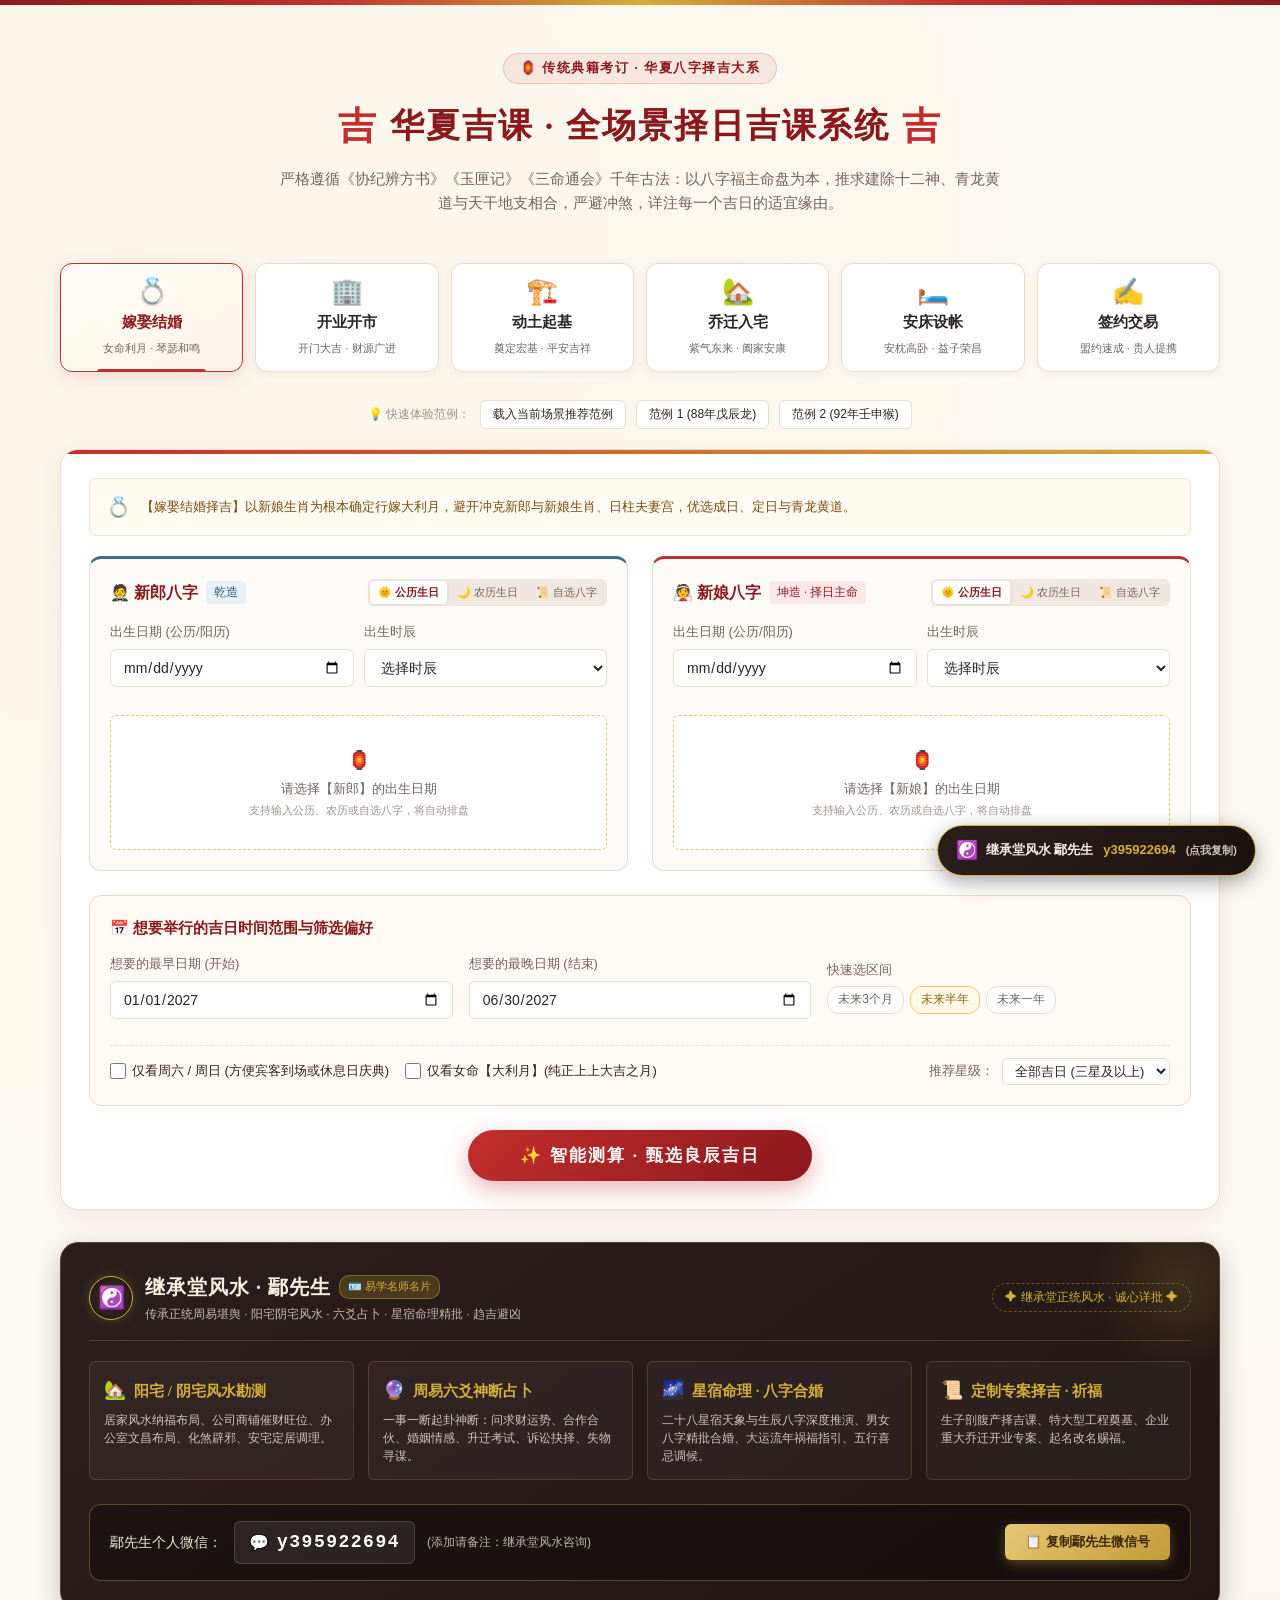
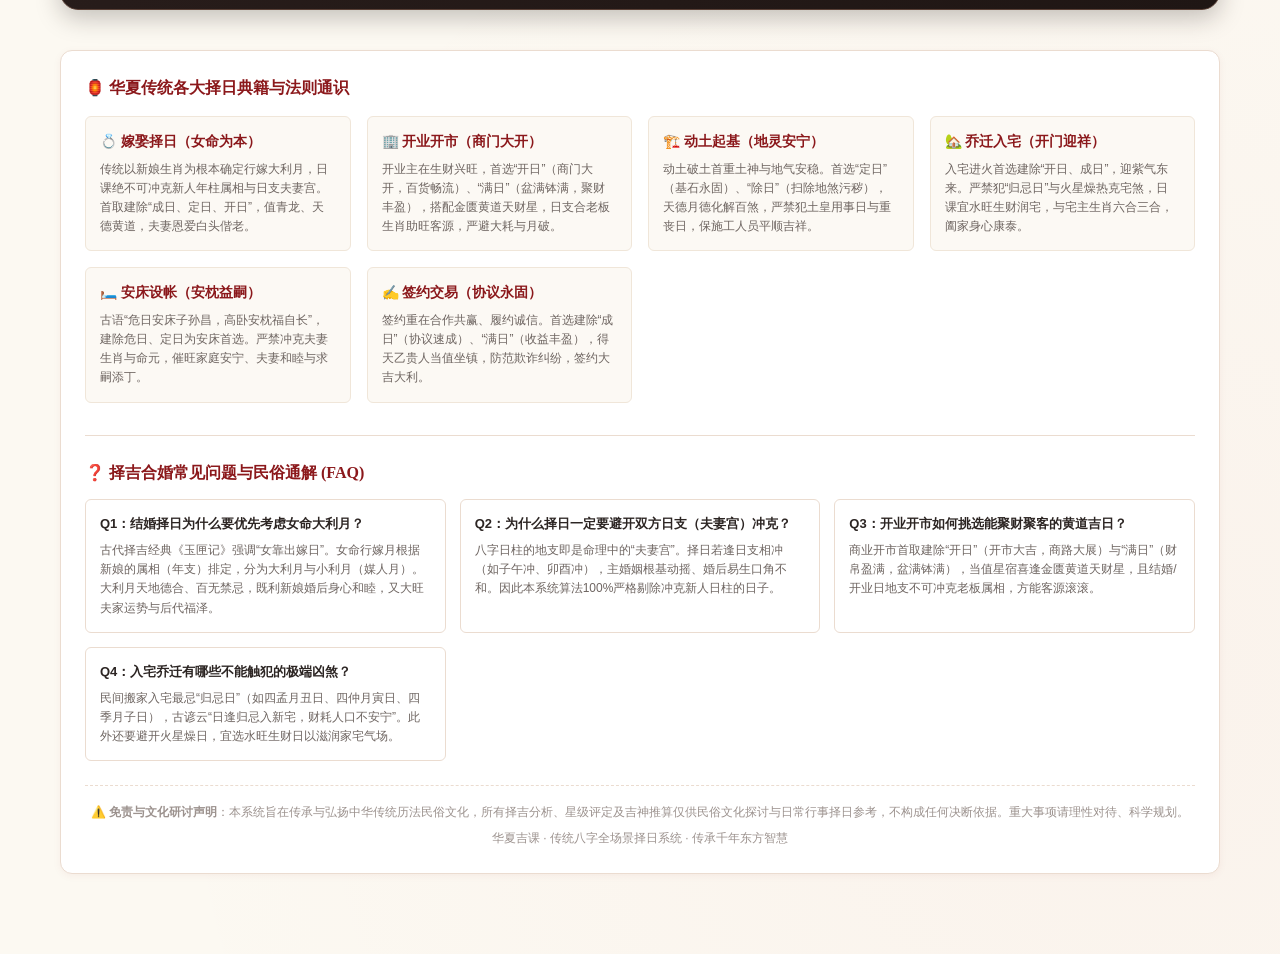
==== commit 3a4f2164: "feat: make 继承堂风水 鄢先生 名片 permanently visible on page" ====
--- a/index.html
+++ b/index.html
@@ -590,70 +590,73 @@
 
       <!-- 吉日卡片列表容器 -->
       <div id="datesList" class="dates-list"></div>
-
-      <!-- 易学名师广告与专项咨询卡片 -->
-      <div class="master-ad-card">
-        <div class="master-ad-header">
-          <div class="master-ad-title-area">
-            <div class="master-bagua-icon">☯️</div>
-            <div>
-              <h3>继承堂风水 · 鄢先生 易学专项咨询</h3>
-              <p>传承正统周易堪舆 · 阳宅阴宅风水 · 六爻占卜 · 星宿命理精批 · 趋吉避凶</p>
-            </div>
-          </div>
-          <div style="font-size: 12px; color: var(--gold-accent); border: 1px dashed rgba(212, 175, 55, 0.4); padding: 4px 12px; border-radius: 20px;">
-            ✦ 继承堂正统风水 · 诚心详批 ✦
-          </div>
-        </div>
-
-        <div class="master-services-grid">
-          <div class="service-card-item">
-            <div class="service-card-top">
-              <span class="s-icon">🏡</span>
-              <span class="s-name">阳宅 / 阴宅风水勘测</span>
-            </div>
-            <p>居家风水纳福布局、公司商铺催财旺位、办公室文昌布局、化煞辟邪、安宅定居调理。</p>
-          </div>
-
-          <div class="service-card-item">
-            <div class="service-card-top">
-              <span class="s-icon">🔮</span>
-              <span class="s-name">周易六爻神断占卜</span>
-            </div>
-            <p>一事一断起卦神断：问求财运势、合作合伙、婚姻情感、升迁考试、诉讼抉择、失物寻谋。</p>
-          </div>
-
-          <div class="service-card-item">
-            <div class="service-card-top">
-              <span class="s-icon">🌌</span>
-              <span class="s-name">星宿命理 · 八字合婚</span>
-            </div>
-            <p>二十八星宿天象与生辰八字深度推演、男女八字精批合婚、大运流年祸福指引、五行喜忌调候。</p>
-          </div>
-
-          <div class="service-card-item">
-            <div class="service-card-top">
-              <span class="s-icon">📜</span>
-              <span class="s-name">定制专案择吉 · 祈福</span>
-            </div>
-            <p>生子剖腹产择吉课、特大型工程奠基、企业重大乔迁开业专案、起名改名赐福。</p>
-          </div>
-        </div>
-
-        <div class="master-contact-bar">
-          <div class="contact-left">
-            <span style="font-size: 14px; color: #f0e6d6;">鄢先生个人微信：</span>
-            <div class="contact-wechat-box">
-              <span style="font-size: 16px;">💬</span>
-              <span class="wechat-num" id="wechatNumText">y395922694</span>
-            </div>
-            <span style="font-size: 12px; color: #c4b5a5;">(添加请备注：继承堂风水咨询)</span>
-          </div>
+    </section>
+
+    <!-- 继承堂风水 · 鄢先生 易学名师名片与专项咨询板块 (页面常驻) -->
+    <section class="master-ad-card" id="masterConsultCard">
+      <div class="master-ad-header">
+        <div class="master-ad-title-area">
+          <div class="master-bagua-icon">☯️</div>
           <div>
-            <button class="btn-copy-wechat" id="btnCopyWechat" type="button">
-              📋 复制鄢先生微信号
-            </button>
-          </div>
+            <div style="display: flex; align-items: center; gap: 8px; flex-wrap: wrap;">
+              <h3 style="margin: 0;">继承堂风水 · 鄢先生</h3>
+              <span style="font-size: 11px; background: rgba(212, 175, 55, 0.2); color: var(--gold-accent); border: 1px solid rgba(212, 175, 55, 0.4); padding: 2px 8px; border-radius: 10px;">🪪 易学名师名片</span>
+            </div>
+            <p>传承正统周易堪舆 · 阳宅阴宅风水 · 六爻占卜 · 星宿命理精批 · 趋吉避凶</p>
+          </div>
+        </div>
+        <div style="font-size: 12px; color: var(--gold-accent); border: 1px dashed rgba(212, 175, 55, 0.4); padding: 4px 12px; border-radius: 20px;">
+          ✦ 继承堂正统风水 · 诚心详批 ✦
+        </div>
+      </div>
+
+      <div class="master-services-grid">
+        <div class="service-card-item">
+          <div class="service-card-top">
+            <span class="s-icon">🏡</span>
+            <span class="s-name">阳宅 / 阴宅风水勘测</span>
+          </div>
+          <p>居家风水纳福布局、公司商铺催财旺位、办公室文昌布局、化煞辟邪、安宅定居调理。</p>
+        </div>
+
+        <div class="service-card-item">
+          <div class="service-card-top">
+            <span class="s-icon">🔮</span>
+            <span class="s-name">周易六爻神断占卜</span>
+          </div>
+          <p>一事一断起卦神断：问求财运势、合作合伙、婚姻情感、升迁考试、诉讼抉择、失物寻谋。</p>
+        </div>
+
+        <div class="service-card-item">
+          <div class="service-card-top">
+            <span class="s-icon">🌌</span>
+            <span class="s-name">星宿命理 · 八字合婚</span>
+          </div>
+          <p>二十八星宿天象与生辰八字深度推演、男女八字精批合婚、大运流年祸福指引、五行喜忌调候。</p>
+        </div>
+
+        <div class="service-card-item">
+          <div class="service-card-top">
+            <span class="s-icon">📜</span>
+            <span class="s-name">定制专案择吉 · 祈福</span>
+          </div>
+          <p>生子剖腹产择吉课、特大型工程奠基、企业重大乔迁开业专案、起名改名赐福。</p>
+        </div>
+      </div>
+
+      <div class="master-contact-bar">
+        <div class="contact-left">
+          <span style="font-size: 14px; color: #f0e6d6;">鄢先生个人微信：</span>
+          <div class="contact-wechat-box">
+            <span style="font-size: 16px;">💬</span>
+            <span class="wechat-num" id="wechatNumText">y395922694</span>
+          </div>
+          <span style="font-size: 12px; color: #c4b5a5;">(添加请备注：继承堂风水咨询)</span>
+        </div>
+        <div>
+          <button class="btn-copy-wechat" id="btnCopyWechat" type="button">
+            📋 复制鄢先生微信号
+          </button>
         </div>
       </div>
     </section>
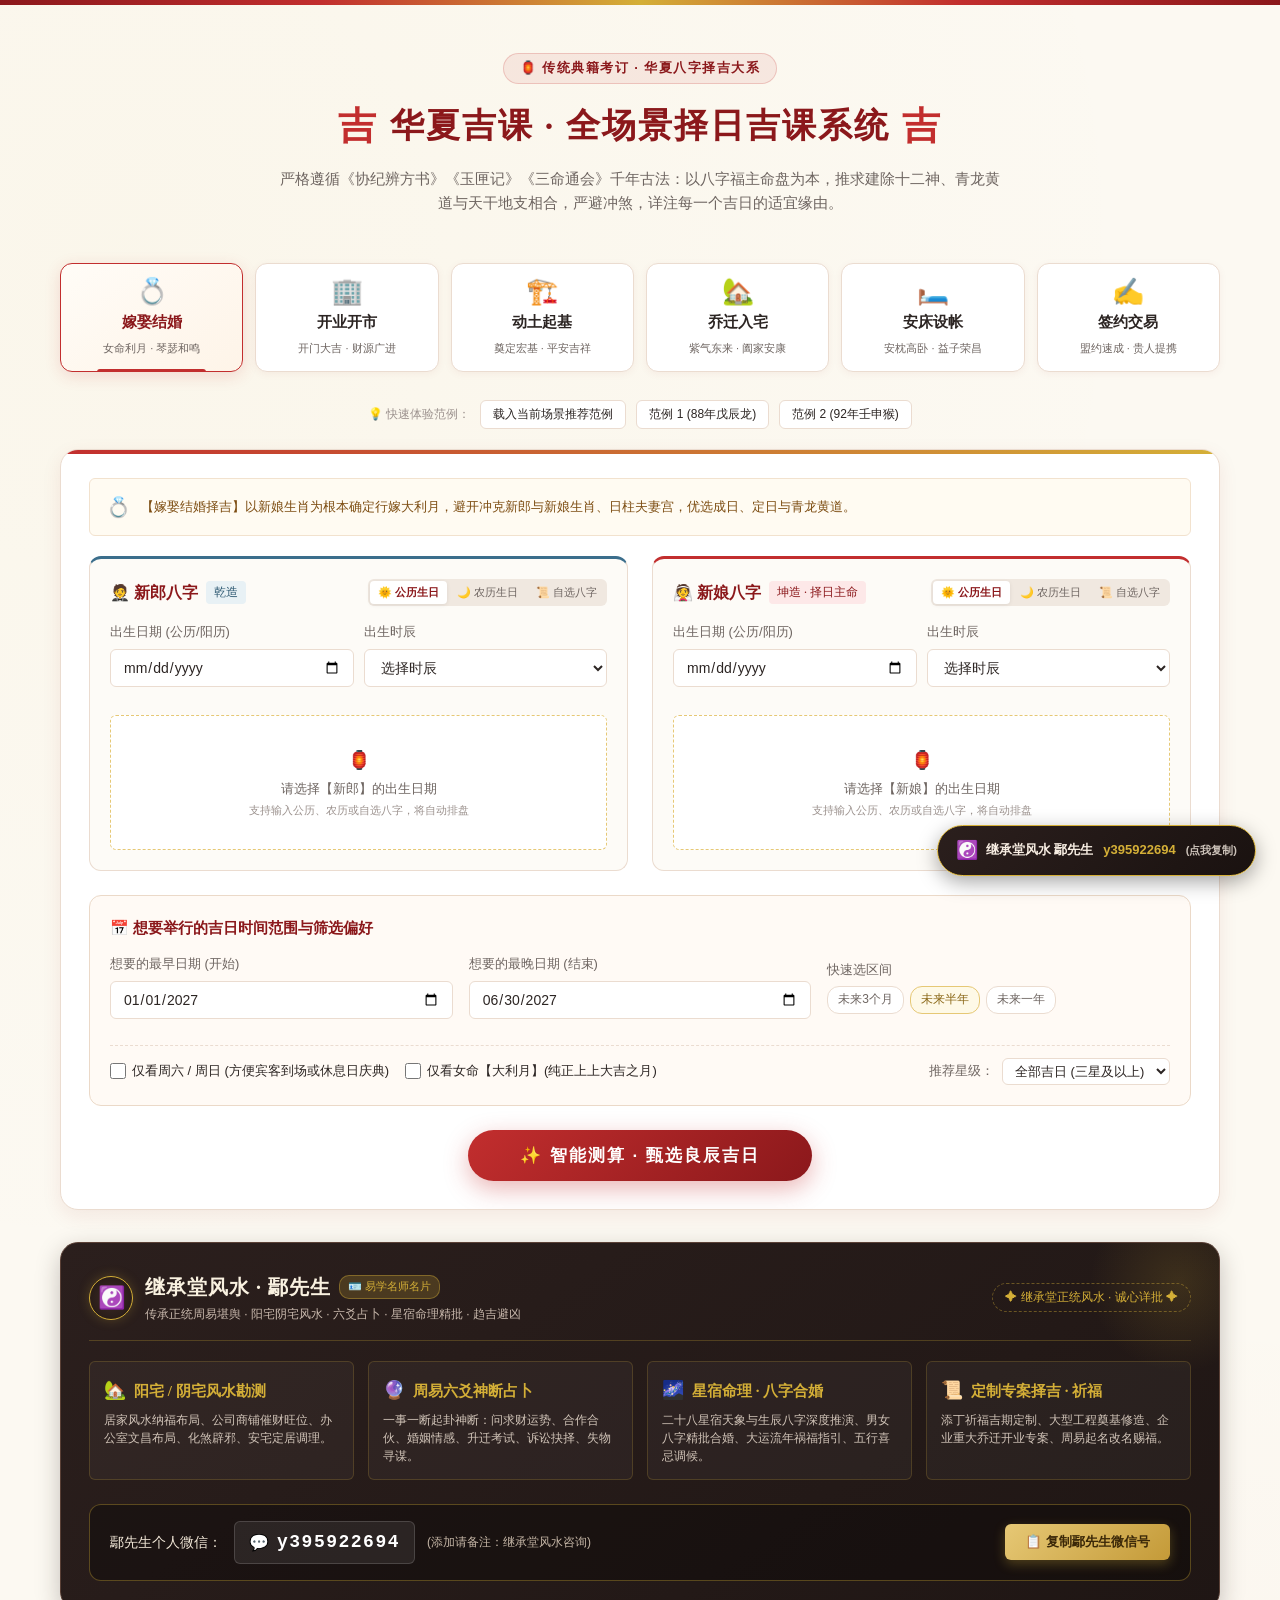
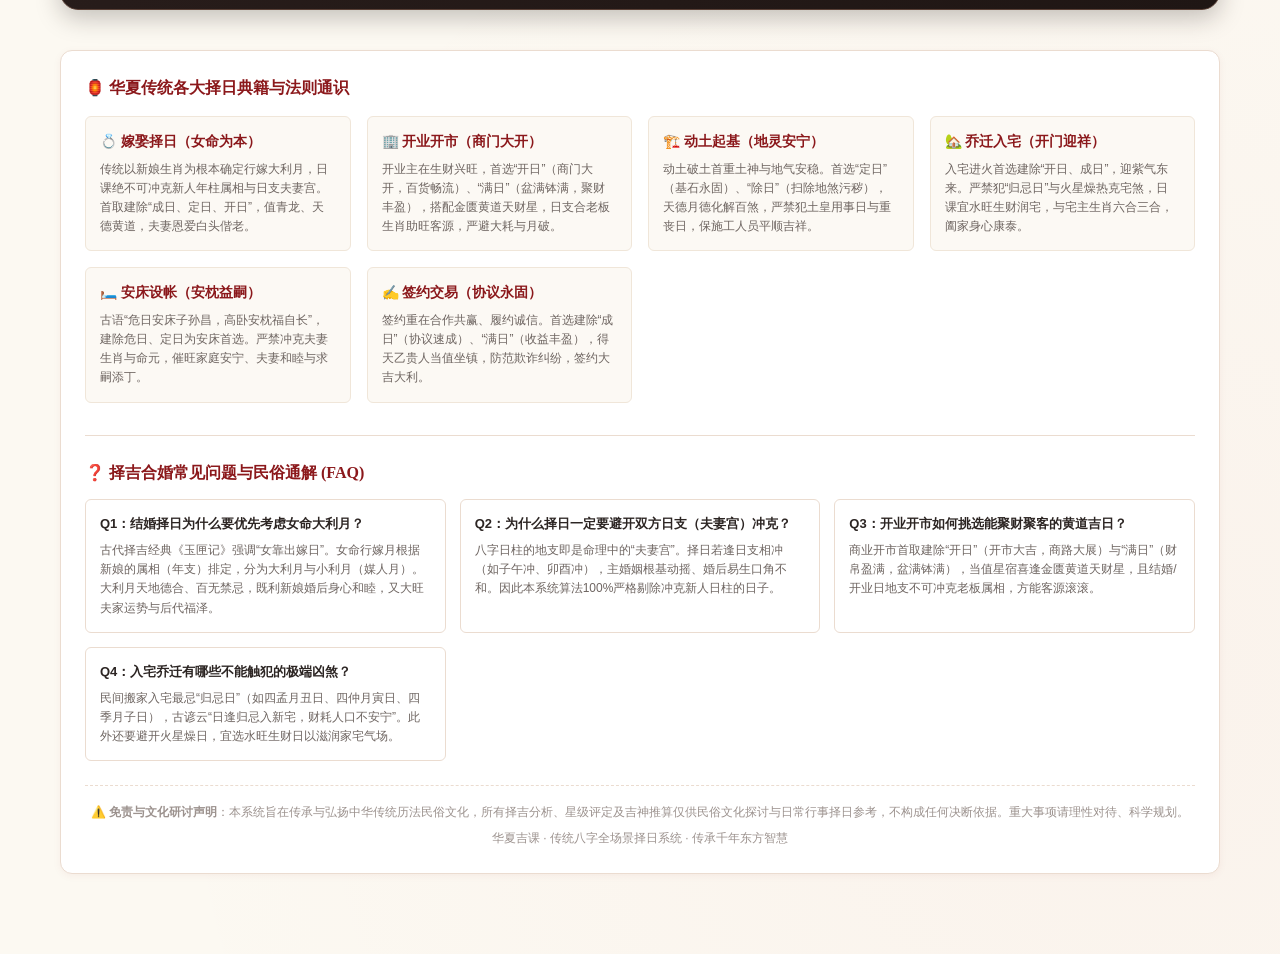
==== commit 94686e80: "fix: replace sensitive terminology with safe traditional wording" ====
--- a/index.html
+++ b/index.html
@@ -640,7 +640,7 @@
             <span class="s-icon">📜</span>
             <span class="s-name">定制专案择吉 · 祈福</span>
           </div>
-          <p>生子剖腹产择吉课、特大型工程奠基、企业重大乔迁开业专案、起名改名赐福。</p>
+          <p>添丁祈福吉期定制、大型工程奠基修造、企业重大乔迁开业专案、周易起名改名赐福。</p>
         </div>
       </div>
 
--- a/css/style.css
+++ b/css/style.css
@@ -1322,3 +1322,181 @@
     padding-top: 12px;
   }
 }
+
+/* ============================================================
+   引流获客专用（极简版 landing page 样式定制）
+   ============================================================ */
+body[data-mode="simple"] .lead-top-bar {
+  background: linear-gradient(90deg, #2b1f1d, #422923, #2b1f1d);
+  color: #f7ede2;
+  border-bottom: 1px solid rgba(212, 175, 55, 0.35);
+  padding: 8px 16px;
+  font-size: 13px;
+  display: flex;
+  justify-content: center;
+  align-items: center;
+  gap: 16px;
+  flex-wrap: wrap;
+  text-align: center;
+}
+
+body[data-mode="simple"] .lead-top-pill {
+  display: inline-flex;
+  align-items: center;
+  gap: 6px;
+  background: rgba(212, 175, 55, 0.15);
+  border: 1px solid rgba(212, 175, 55, 0.45);
+  color: var(--gold-accent);
+  padding: 2px 10px;
+  border-radius: 14px;
+  font-weight: 700;
+  cursor: pointer;
+  transition: all 0.2s ease;
+}
+
+body[data-mode="simple"] .lead-top-pill:hover {
+  background: var(--gold-accent);
+  color: #2b1f1d;
+}
+
+/* 隐藏晦涩的自选八字模式与冗余场景横幅，降低网民使用门槛 */
+body[data-mode="simple"] #groomModeBazi,
+body[data-mode="simple"] #brideModeBazi,
+body[data-mode="simple"] #singleModeBazi,
+body[data-mode="simple"] #groomBaziForm,
+body[data-mode="simple"] #brideBaziForm,
+body[data-mode="simple"] #singleBaziForm,
+body[data-mode="simple"] #scenarioBanner,
+body[data-mode="simple"] .scenario-banner {
+  display: none !important;
+}
+
+/* 测算结果下方的核心引流转化卡 (Lead Magnet) */
+.lead-conversion-card {
+  background: linear-gradient(135deg, #fff9f0, #fff2e0);
+  border: 1.5px solid #d4af37;
+  border-radius: var(--radius-md);
+  padding: 20px 24px;
+  margin: 24px 0 16px;
+  box-shadow: 0 6px 20px rgba(212, 175, 55, 0.2);
+  position: relative;
+  overflow: hidden;
+}
+
+.lead-conversion-card::after {
+  content: "✦ 名师核准 ✦";
+  position: absolute;
+  top: 10px;
+  right: -30px;
+  background: #8b181b;
+  color: #fff;
+  font-size: 10px;
+  padding: 3px 32px;
+  transform: rotate(45deg);
+  box-shadow: 0 2px 6px rgba(0,0,0,0.2);
+  letter-spacing: 1px;
+}
+
+.lead-conversion-header {
+  display: flex;
+  align-items: center;
+  gap: 10px;
+  margin-bottom: 12px;
+}
+
+.lead-conversion-header h3 {
+  font-family: var(--font-serif);
+  font-size: 18px;
+  color: #8b181b;
+  margin: 0;
+}
+
+.lead-conversion-points {
+  display: grid;
+  grid-template-columns: repeat(auto-fit, minmax(220px, 1fr));
+  gap: 10px;
+  margin: 14px 0 18px;
+}
+
+.lead-point-item {
+  background: rgba(255, 255, 255, 0.85);
+  border: 1px dashed rgba(139, 24, 27, 0.25);
+  border-radius: 6px;
+  padding: 10px 12px;
+  font-size: 13px;
+  color: var(--text-main);
+  line-height: 1.5;
+}
+
+.lead-point-item strong {
+  color: #8b181b;
+}
+
+.lead-action-bar {
+  display: flex;
+  align-items: center;
+  justify-content: space-between;
+  gap: 14px;
+  background: #fff;
+  border: 1px solid #ebdcd0;
+  border-radius: var(--radius-sm);
+  padding: 12px 18px;
+  flex-wrap: wrap;
+}
+
+.lead-action-btn {
+  background: linear-gradient(135deg, #8b181b, #a51e22);
+  color: #fff;
+  border: none;
+  font-size: 15px;
+  font-weight: 700;
+  padding: 10px 24px;
+  border-radius: 24px;
+  cursor: pointer;
+  box-shadow: 0 4px 14px rgba(139, 24, 27, 0.3);
+  transition: all 0.2s ease;
+  display: inline-flex;
+  align-items: center;
+  gap: 6px;
+}
+
+.lead-action-btn:hover {
+  background: linear-gradient(135deg, #a51e22, #c0282d);
+  transform: translateY(-2px);
+  box-shadow: 0 6px 18px rgba(139, 24, 27, 0.45);
+}
+
+/* 信任背书卡片 (替代长文科普) */
+.trust-commit-grid {
+  display: grid;
+  grid-template-columns: repeat(auto-fit, minmax(260px, 1fr));
+  gap: 16px;
+  margin: 20px 0;
+}
+
+.trust-commit-item {
+  background: #fff;
+  border: 1px solid #ebdcd0;
+  border-radius: var(--radius-md);
+  padding: 18px;
+  text-align: center;
+  box-shadow: 0 2px 8px rgba(0,0,0,0.03);
+}
+
+.trust-commit-icon {
+  font-size: 28px;
+  margin-bottom: 8px;
+}
+
+.trust-commit-item h4 {
+  font-family: var(--font-serif);
+  font-size: 16px;
+  color: var(--deep-red);
+  margin-bottom: 6px;
+}
+
+.trust-commit-item p {
+  font-size: 13px;
+  color: var(--text-muted);
+  line-height: 1.6;
+}
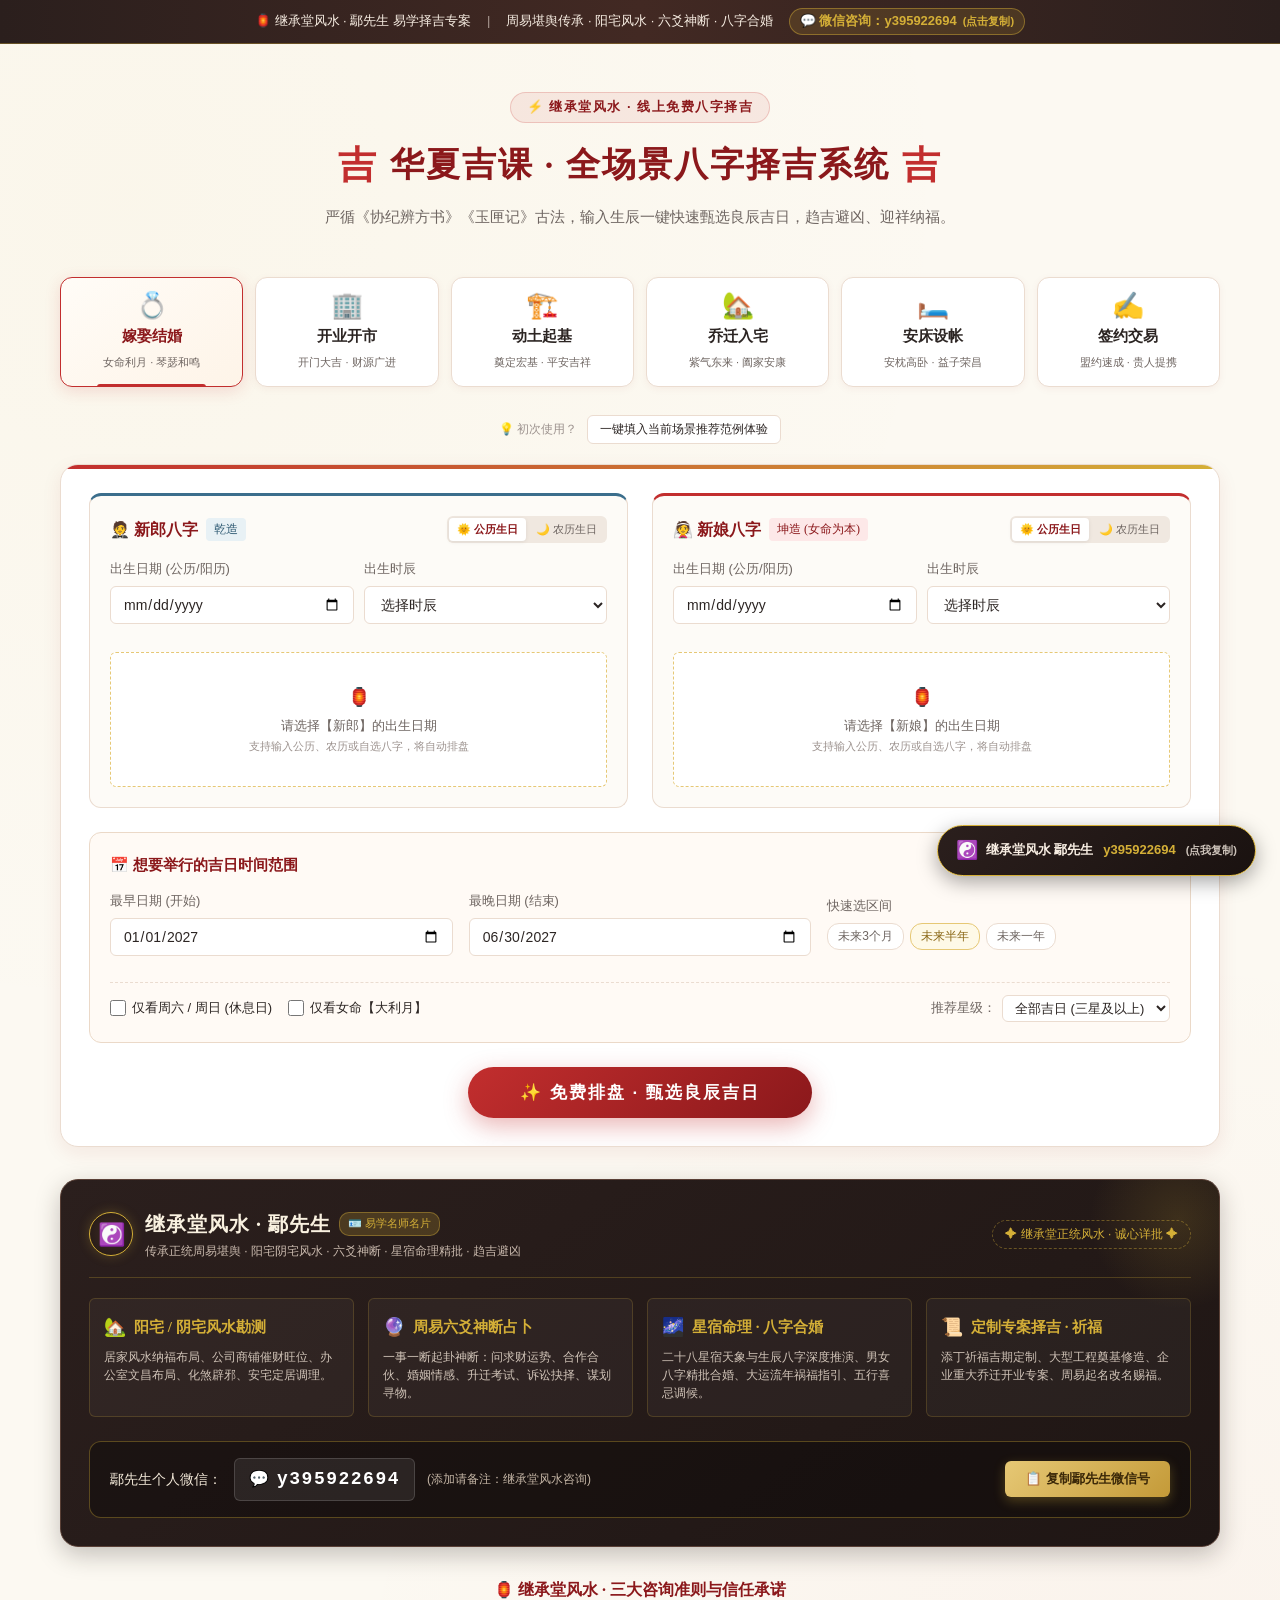
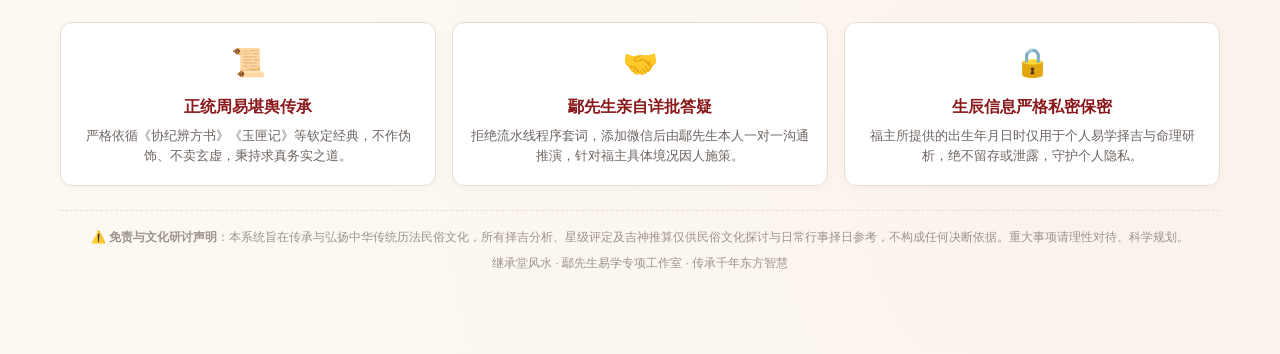
==== commit 0cc015df: "feat: set simple lead-generation version as default index.html for ESA Pages" ====
--- a/index.html
+++ b/index.html
@@ -3,121 +3,53 @@
 <head>
   <meta charset="UTF-8">
   <meta name="viewport" content="width=device-width, initial-scale=1.0, maximum-scale=5.0">
-  <title>结婚择日吉日查询_生辰八字合婚择吉_开业动土乔迁黄道吉日 - 华夏吉课</title>
+  <title>八字择吉日免费测算_继承堂风水 · 鄢先生 (极简引流版)</title>
   
   <!-- 基础 SEO Meta 标签 -->
-  <meta name="description" content="华夏吉课是专业的八字择日与黄道吉日查询工具。传承《协纪辨方书》《玉匣记》传统古法，支持结婚嫁娶、开业开市、动土起基、乔迁入宅、安床设帐、签约交易全场景择吉。输入男女八字或农历生日，智能推算女命大利月、地支六合三合、建除十二神与青龙黄道，严审避冲煞，全维度深度标注适宜原因。">
-  <meta name="keywords" content="结婚择日,结婚吉日查询,八字合婚,嫁娶择日,开业吉日,动土吉日,乔迁吉日,入宅黄道吉日,安床吉日,签约吉日,生辰八字择日,女命大利月,老黄历吉日,协纪辨方书,玉匣记,风水堪舆,六爻占卜,星宿命理">
-  <meta name="author" content="华夏吉课 · 传统八字择吉系统">
-  <meta name="robots" content="index, follow, max-snippet:-1, max-image-preview:large, max-video-preview:-1">
-  <meta name="renderer" content="webkit">
-  <meta name="force-rendering" content="webkit">
-  <meta http-equiv="X-UA-Compatible" content="IE=edge,chrome=1">
+  <meta name="description" content="继承堂风水·鄢先生八字全场景择日工具。传承《协纪辨方书》《玉匣记》传统古法，支持结婚嫁娶、开业开市、动土起基、乔迁入宅、安床设帐、签约交易。一键快速排定吉日，添加鄢先生微信 y395922694 享受一对一八字吉课核准与时辰推算。">
+  <meta name="keywords" content="结婚择日,八字合婚,开业吉日,动土吉日,乔迁入宅,安床吉日,签约吉日,黄道吉日查询,继承堂风水,鄢先生,风水堪舆,六爻占卜">
+  <meta name="author" content="继承堂风水 · 鄢先生">
+  <meta name="robots" content="index, follow">
   
   <!-- 移动端与品牌色彩 -->
   <meta name="theme-color" content="#8b181b">
   <meta name="apple-mobile-web-app-capable" content="yes">
   <meta name="apple-mobile-web-app-status-bar-style" content="black-translucent">
-  <meta name="apple-mobile-web-app-title" content="华夏吉课">
+  <meta name="apple-mobile-web-app-title" content="继承堂风水择吉">
   <meta name="format-detection" content="telephone=no, email=no">
 
-  <!-- Open Graph 社交媒体富媒体分享协议 (微信、朋友圈、QQ、微博、Facebook等) -->
+  <!-- Open Graph 社交媒体富媒体分享协议 (微信、朋友圈、QQ、微博等) -->
   <meta property="og:type" content="website">
-  <meta property="og:title" content="华夏吉课 · 专业八字合婚结婚择日与全场景黄道吉日查询">
-  <meta property="og:description" content="传承《协纪辨方书》《玉匣记》千年古法，输入男女双方八字或公农历生日，智能推算女命利月、三合六合、青龙黄道，全维度深度标注适宜原因。">
-  <meta property="og:site_name" content="华夏吉课">
+  <meta property="og:title" content="八字择吉日免费测算 · 继承堂风水 鄢先生">
+  <meta property="og:description" content="传承千年周易古法，智能推选嫁娶、开业、动土、乔迁良辰吉日。添加鄢先生个人微信 y395922694 免费核准本命八字吉课！">
+  <meta property="og:site_name" content="继承堂风水">
   <meta property="og:locale" content="zh_CN">
-
-  <!-- Twitter Card 协议 -->
-  <meta name="twitter:card" content="summary_large_image">
-  <meta name="twitter:title" content="华夏吉课 · 专业八字合婚结婚择日与全场景黄道吉日查询">
-  <meta name="twitter:description" content="传承《协纪辨方书》《玉匣记》千年古法，智能测算嫁娶、开业、动土、入宅良辰吉日。">
-
-  <!-- 结构化数据 Schema.org (JSON-LD) 搜索引擎富摘要 -->
-  <script type="application/ld+json">
-  {
-    "@context": "https://schema.org",
-    "@graph": [
-      {
-        "@type": "WebApplication",
-        "@id": "#webapp",
-        "name": "华夏吉课全场景八字择日系统",
-        "url": "",
-        "applicationCategory": "LifestyleApplication",
-        "operatingSystem": "All",
-        "browserRequirements": "Requires JavaScript. Requires HTML5.",
-        "description": "基于生辰八字与传统历法典籍《协纪辨方书》《玉匣记》的嫁娶、开业、动土、乔迁、安床、签约全场景择吉系统。",
-        "offers": {
-          "@type": "Offer",
-          "price": "0",
-          "priceCurrency": "CNY"
-        },
-        "aggregateRating": {
-          "@type": "AggregateRating",
-          "ratingValue": "4.9",
-          "ratingCount": "1280",
-          "bestRating": "5",
-          "worstRating": "1"
-        }
-      },
-      {
-        "@type": "FAQPage",
-        "@id": "#faq",
-        "mainEntity": [
-          {
-            "@type": "Question",
-            "name": "结婚择日为什么要以女方八字为主？",
-            "acceptedAnswer": {
-              "@type": "Answer",
-              "text": "民间择吉古语云：‘子靠出生时，女靠出嫁日’。传统中国嫁娶择日学以新娘生肖为根本确定行嫁‘大利月’与‘小利月’，大利月大吉无忌，最利新娘身心安康与夫家运势昌隆。"
-            }
-          },
-          {
-            "@type": "Question",
-            "name": "结婚日课必须避开哪些凶煞？",
-            "acceptedAnswer": {
-              "@type": "Answer",
-              "text": "结婚日课逢冲必避：1. 严禁冲克新郎年柱生肖与新娘年柱生肖；2. 严禁冲克双方日柱夫妻宫；3. 避开流年岁破日与当月月破大耗日；4. 避开杨公十三忌与红沙大煞。"
-            }
-          },
-          {
-            "@type": "Question",
-            "name": "开业开市如何挑选上吉日子？",
-            "acceptedAnswer": {
-              "@type": "Answer",
-              "text": "开业开市首重商门大开与聚财丰厚。建除十二星首选‘开日’（开市大吉，客源广进）、‘满日’（丰满聚财，盆满钵满）、‘成日’（事功圆满）；值神喜逢金匮黄道天财星，日支合老板生肖助旺客源。"
-            }
-          },
-          {
-            "@type": "Question",
-            "name": "乔迁入宅择日有哪些核心规矩？",
-            "acceptedAnswer": {
-              "@type": "Answer",
-              "text": "乔迁入宅首取建除‘开日’与‘成日’，迎紫气东来。特别注意必须100%避开‘归忌日’与火星燥热克宅煞，日课宜水旺生财润泽家运，且日支不可冲克房主生肖。"
-            }
-          }
-        ]
-      }
-    ]
-  }
-  </script>
 
   <link rel="stylesheet" href="css/style.css">
 </head>
-<body>
-  <div class="top-decor-bar"></div>
+<body data-mode="simple">
+  <!-- 顶部引流快捷条 -->
+  <div class="lead-top-bar">
+    <span>🏮 继承堂风水 · 鄢先生 易学择吉专案</span>
+    <span style="opacity: 0.6;">|</span>
+    <span>周易堪舆传承 · 阳宅风水 · 六爻神断 · 八字合婚</span>
+    <div class="lead-top-pill" id="topPillWechat" title="点击复制鄢先生微信">
+      <span>💬 微信咨询：y395922694</span>
+      <span style="font-size: 11px;">(点击复制)</span>
+    </div>
+  </div>
 
   <div class="container">
     <!-- Header 头部 -->
     <header class="header">
-      <div class="brand-badge">🏮 传统典籍考订 · 华夏八字择吉大系</div>
+      <div class="brand-badge">⚡ 继承堂风水 · 线上免费八字择吉</div>
       <h1>
         <span class="ji-char">吉</span>
-        华夏吉课 · 全场景择日吉课系统
+        华夏吉课 · 全场景八字择吉系统
         <span class="ji-char">吉</span>
       </h1>
       <p class="subtitle">
-        严格遵循《协纪辨方书》《玉匣记》《三命通会》千年古法：以八字福主命盘为本，推求建除十二神、青龙黄道与天干地支相合，严避冲煞，详注每一个吉日的适宜缘由。
+        严循《协纪辨方书》《玉匣记》古法，输入生辰一键快速甄选良辰吉日，趋吉避凶、迎祥纳福。
       </p>
     </header>
 
@@ -157,22 +89,18 @@
       </div>
     </nav>
 
-    <!-- 范例载入栏 -->
-    <div class="demo-bar">
-      <span class="demo-title">💡 快速体验范例：</span>
-      <button id="btnDemoGeneral" class="btn btn-outline btn-sm">载入当前场景推荐范例</button>
-      <button id="btnDemoPreset1" class="btn btn-outline btn-sm">范例 1 (88年戊辰龙)</button>
-      <button id="btnDemoPreset2" class="btn btn-outline btn-sm">范例 2 (92年壬申猴)</button>
+    <!-- 快速体验范例 -->
+    <div class="demo-bar" style="justify-content: center;">
+      <span class="demo-title">💡 初次使用？</span>
+      <button id="btnDemoGeneral" class="btn btn-outline btn-sm">一键填入当前场景推荐范例体验</button>
     </div>
 
     <!-- 主输入面板 -->
     <main class="main-card">
-      <!-- 场景说明横幅 -->
-      <div id="scenarioBanner" class="scenario-banner">
+      <!-- 场景说明横幅 (极简引流版隐藏) -->
+      <div id="scenarioBanner" class="scenario-banner" style="display: none;">
         <span class="banner-icon">💍</span>
-        <span id="scenarioBannerText">
-          【嫁娶结婚择吉】以新娘生肖为根本确定行嫁大利月，避开冲克新郎与新娘生肖、日柱夫妻宫，优选成日、定日与青龙黄道。
-        </span>
+        <span id="scenarioBannerText"></span>
       </div>
 
       <!-- 嫁娶专用：双人八字输入区 (男方 + 女方) -->
@@ -187,7 +115,7 @@
             <div class="mode-switch">
               <button id="groomModeSolar" class="mode-btn active" type="button">🌞 公历生日</button>
               <button id="groomModeLunar" class="mode-btn" type="button">🌙 农历生日</button>
-              <button id="groomModeBazi" class="mode-btn" type="button">📜 自选八字</button>
+              <button id="groomModeBazi" class="mode-btn" type="button" style="display: none;">📜 自选八字</button>
             </div>
           </div>
 
@@ -249,38 +177,7 @@
             </div>
           </div>
 
-          <div id="groomBaziForm" style="display: none;">
-            <div class="form-row" style="grid-template-columns: repeat(4, 1fr);">
-              <div class="form-group">
-                <label>年柱</label>
-                <div style="display: flex; gap: 4px;">
-                  <select id="groomYearGan" class="select-ctrl"></select>
-                  <select id="groomYearZhi" class="select-ctrl"></select>
-                </div>
-              </div>
-              <div class="form-group">
-                <label>月柱</label>
-                <div style="display: flex; gap: 4px;">
-                  <select id="groomMonthGan" class="select-ctrl"></select>
-                  <select id="groomMonthZhi" class="select-ctrl"></select>
-                </div>
-              </div>
-              <div class="form-group">
-                <label>日柱</label>
-                <div style="display: flex; gap: 4px;">
-                  <select id="groomDayGan" class="select-ctrl"></select>
-                  <select id="groomDayZhi" class="select-ctrl"></select>
-                </div>
-              </div>
-              <div class="form-group">
-                <label>时柱</label>
-                <div style="display: flex; gap: 4px;">
-                  <select id="groomHourGan" class="select-ctrl"></select>
-                  <select id="groomHourZhi" class="select-ctrl"></select>
-                </div>
-              </div>
-            </div>
-          </div>
+          <div id="groomBaziForm" style="display: none;"></div>
 
           <div id="groomPreviewPillars" class="bazi-pillars-preview"></div>
         </section>
@@ -290,12 +187,12 @@
           <div class="box-title">
             <div class="title-left">
               <span>👰 新娘八字</span>
-              <span class="gender-tag">坤造 · 择日主命</span>
+              <span class="gender-tag">坤造 (女命为本)</span>
             </div>
             <div class="mode-switch">
               <button id="brideModeSolar" class="mode-btn active" type="button">🌞 公历生日</button>
               <button id="brideModeLunar" class="mode-btn" type="button">🌙 农历生日</button>
-              <button id="brideModeBazi" class="mode-btn" type="button">📜 自选八字</button>
+              <button id="brideModeBazi" class="mode-btn" type="button" style="display: none;">📜 自选八字</button>
             </div>
           </div>
 
@@ -357,38 +254,7 @@
             </div>
           </div>
 
-          <div id="brideBaziForm" style="display: none;">
-            <div class="form-row" style="grid-template-columns: repeat(4, 1fr);">
-              <div class="form-group">
-                <label>年柱</label>
-                <div style="display: flex; gap: 4px;">
-                  <select id="brideYearGan" class="select-ctrl"></select>
-                  <select id="brideYearZhi" class="select-ctrl"></select>
-                </div>
-              </div>
-              <div class="form-group">
-                <label>月柱</label>
-                <div style="display: flex; gap: 4px;">
-                  <select id="brideMonthGan" class="select-ctrl"></select>
-                  <select id="brideMonthZhi" class="select-ctrl"></select>
-                </div>
-              </div>
-              <div class="form-group">
-                <label>日柱</label>
-                <div style="display: flex; gap: 4px;">
-                  <select id="brideDayGan" class="select-ctrl"></select>
-                  <select id="brideDayZhi" class="select-ctrl"></select>
-                </div>
-              </div>
-              <div class="form-group">
-                <label>时柱</label>
-                <div style="display: flex; gap: 4px;">
-                  <select id="brideHourGan" class="select-ctrl"></select>
-                  <select id="brideHourZhi" class="select-ctrl"></select>
-                </div>
-              </div>
-            </div>
-          </div>
+          <div id="brideBaziForm" style="display: none;"></div>
 
           <div id="bridePreviewPillars" class="bazi-pillars-preview"></div>
         </section>
@@ -399,21 +265,20 @@
         <section class="gender-box primary-person">
           <div class="box-title">
             <div class="title-left">
-              <span id="singlePersonRoleLabel">👤 福主 / 主事者八字</span>
-              <span class="gender-tag" id="singlePersonRoleBadge">主命福主</span>
+              <span id="singlePersonRoleLabel">👤 福主生辰</span>
+              <span class="gender-tag" id="singlePersonRoleBadge">主事者</span>
             </div>
             <div class="mode-switch">
               <button id="singleModeSolar" class="mode-btn active" type="button">🌞 公历生日</button>
               <button id="singleModeLunar" class="mode-btn" type="button">🌙 农历生日</button>
-              <button id="singleModeBazi" class="mode-btn" type="button">📜 自选八字</button>
-            </div>
-          </div>
-
-          <!-- 单人公历输入 -->
+              <button id="singleModeBazi" class="mode-btn" type="button" style="display: none;">📜 自选八字</button>
+            </div>
+          </div>
+
           <div id="singleSolarForm">
             <div class="form-row">
               <div class="form-group" style="flex: 2;">
-                <label for="singleBirthDate">出生日期 (公历/阳历)</label>
+                <label for="singleBirthDate">主事者出生日期 (公历/阳历)</label>
                 <input type="date" id="singleBirthDate" class="input-ctrl">
               </div>
               <div class="form-group" style="flex: 1;">
@@ -437,7 +302,6 @@
             </div>
           </div>
 
-          <!-- 单人农历输入 -->
           <div id="singleLunarForm" style="display: none;">
             <div class="form-row" style="grid-template-columns: 1.3fr 1.2fr 1fr 1.1fr;">
               <div class="form-group">
@@ -467,56 +331,25 @@
             </div>
           </div>
 
-          <div id="singleBaziForm" style="display: none;">
-            <div class="form-row" style="grid-template-columns: repeat(4, 1fr);">
-              <div class="form-group">
-                <label>年柱</label>
-                <div style="display: flex; gap: 4px;">
-                  <select id="singleYearGan" class="select-ctrl"></select>
-                  <select id="singleYearZhi" class="select-ctrl"></select>
-                </div>
-              </div>
-              <div class="form-group">
-                <label>月柱</label>
-                <div style="display: flex; gap: 4px;">
-                  <select id="singleMonthGan" class="select-ctrl"></select>
-                  <select id="singleMonthZhi" class="select-ctrl"></select>
-                </div>
-              </div>
-              <div class="form-group">
-                <label>日柱</label>
-                <div style="display: flex; gap: 4px;">
-                  <select id="singleDayGan" class="select-ctrl"></select>
-                  <select id="singleDayZhi" class="select-ctrl"></select>
-                </div>
-              </div>
-              <div class="form-group">
-                <label>时柱</label>
-                <div style="display: flex; gap: 4px;">
-                  <select id="singleHourGan" class="select-ctrl"></select>
-                  <select id="singleHourZhi" class="select-ctrl"></select>
-                </div>
-              </div>
-            </div>
-          </div>
+          <div id="singleBaziForm" style="display: none;"></div>
 
           <div id="singlePreviewPillars" class="bazi-pillars-preview"></div>
         </section>
       </div>
 
-      <!-- 时间范围与偏好设置区 -->
+      <!-- 时间范围设置区 -->
       <section class="settings-section">
         <div class="section-title">
-          <span>📅 想要举行的吉日时间范围与筛选偏好</span>
+          <span>📅 想要举行的吉日时间范围</span>
         </div>
 
         <div class="filter-row">
           <div class="form-group">
-            <label for="weddingStartDate">想要的最早日期 (开始)</label>
+            <label for="weddingStartDate">最早日期 (开始)</label>
             <input type="date" id="weddingStartDate" class="input-ctrl">
           </div>
           <div class="form-group">
-            <label for="weddingEndDate">想要的最晚日期 (结束)</label>
+            <label for="weddingEndDate">最晚日期 (结束)</label>
             <input type="date" id="weddingEndDate" class="input-ctrl">
           </div>
           <div class="form-group">
@@ -529,17 +362,16 @@
           </div>
         </div>
 
-        <!-- 偏好复选框 -->
         <div class="checkbox-group">
           <label class="checkbox-item">
             <input type="checkbox" id="optWeekendOnly">
-            <span>仅看周六 / 周日 (方便宾客到场或休息日庆典)</span>
+            <span>仅看周六 / 周日 (休息日)</span>
           </label>
           <label class="checkbox-item" id="optDaLiItem">
             <input type="checkbox" id="optDaLiOnly">
-            <span>仅看女命【大利月】(纯正上上大吉之月)</span>
+            <span>仅看女命【大利月】</span>
           </label>
-          <div style="display: inline-flex; align-items: center; gap: 8px; margin-left: auto;">
+          <div style="display: inline-flex; align-items: center; gap: 6px; margin-left: auto;">
             <label for="optMinStar" style="font-size: 13px; color: var(--text-muted); margin: 0;">推荐星级：</label>
             <select id="optMinStar" class="select-ctrl" style="width: auto; padding: 4px 8px; font-size: 13px;">
               <option value="0">全部吉日 (三星及以上)</option>
@@ -553,13 +385,13 @@
       <!-- 运算触发大按钮 -->
       <div class="action-center">
         <button id="btnCalculate" class="btn btn-calculate" type="button">
-          ✨ 智能测算 · 甄选良辰吉日
+          ✨ 免费排盘 · 甄选良辰吉日
         </button>
       </div>
     </main>
 
-    <!-- 结果展示区域 -->
-    <section id="resultsContainer" class="results-container">
+    <!-- 结果展示区域 (测算后展示) -->
+    <section id="resultsContainer" class="results-container" style="display: none;">
       <div class="results-header-card">
         <div class="results-summary">
           <h2>
@@ -575,7 +407,6 @@
             <option value="scoreDesc">按综合吉度评分 (大吉优先)</option>
             <option value="dateAsc">按时间先后顺序 (由近到远)</option>
           </select>
-          <button id="btnPrintAll" class="btn btn-outline btn-sm">🖨️ 打印 / 导出清单</button>
         </div>
       </div>
 
@@ -584,15 +415,56 @@
         <div class="disclaimer-icon">💡</div>
         <div class="disclaimer-content">
           <strong>民俗择吉与参考说明：</strong>
-          本系统择日测算依据中华传统历法典籍《协纪辨方书》《玉匣记》排盘逻辑生成，推算评级与适宜方面<strong>仅供民俗文化研讨与日常行事择日参考</strong>。天时利在人和，遇重大人生大事建议兼顾现实条件、统筹考量。
-        </div>
-      </div>
-
-      <!-- 吉日卡片列表容器 -->
+          系统依据《协纪辨方书》《玉匣记》排盘，推算星级仅供民俗文化探讨与日常行事择日参考。
+        </div>
+      </div>
+
+      <!-- 吉日卡片列表容器 (极简网格模式) -->
       <div id="datesList" class="dates-list"></div>
+
+      <!-- 🔥 核心引流卡 (Lead Magnet) 引导添加鄢先生微信 -->
+      <div class="lead-conversion-card">
+        <div class="lead-conversion-header">
+          <span style="font-size: 26px;">⚖️</span>
+          <div>
+            <h3>鄢先生提示：黄道通用吉日 ≠ 个人专属用课！</h3>
+            <p style="font-size: 12px; color: #7a5840; margin-top: 2px;">
+              每个人的八字喜用神与刑冲克害千差万别。若吉日暗冲本命或夫妻宫，易生波折。大事用课切莫草率！
+            </p>
+          </div>
+        </div>
+
+        <div class="lead-conversion-points">
+          <div class="lead-point-item">
+            <strong>1. 核验八字冲煞</strong><br>
+            添加鄢先生微信，帮您核验所选吉日是否暗冲双方生肖、日柱夫妻宫或父母属相。
+          </div>
+          <div class="lead-point-item">
+            <strong>2. 精准推算行事黄金吉时</strong><br>
+            吉日须配良时！为您推算当天开业/迎亲/动土的具体吉时时辰，避开暗藏凶煞。
+          </div>
+          <div class="lead-point-item">
+            <strong>3. 风水调理与避煞宜忌</strong><br>
+            结合宅主命局与方位气场，指点安床乔迁或开市祈福的风水避煞要领。
+          </div>
+        </div>
+
+        <div class="lead-action-bar">
+          <div style="display: flex; align-items: center; gap: 10px;">
+            <span style="font-size: 22px;">💬</span>
+            <div>
+              <div style="font-size: 12px; color: var(--text-muted);">鄢先生个人微信 (点击一键复制)：</div>
+              <div style="font-size: 19px; font-weight: 700; color: #8b181b; letter-spacing: 1.5px; font-family: monospace;">y395922694</div>
+            </div>
+          </div>
+          <button class="lead-action-btn" id="btnCopyWechatResult" type="button">
+            📋 点击复制微信号添加鄢先生
+          </button>
+        </div>
+      </div>
     </section>
 
-    <!-- 继承堂风水 · 鄢先生 易学名师名片与专项咨询板块 (页面常驻) -->
+    <!-- 继承堂风水 · 鄢先生 专属名片与业务矩阵 (页面常驻) -->
     <section class="master-ad-card" id="masterConsultCard">
       <div class="master-ad-header">
         <div class="master-ad-title-area">
@@ -602,7 +474,7 @@
               <h3 style="margin: 0;">继承堂风水 · 鄢先生</h3>
               <span style="font-size: 11px; background: rgba(212, 175, 55, 0.2); color: var(--gold-accent); border: 1px solid rgba(212, 175, 55, 0.4); padding: 2px 8px; border-radius: 10px;">🪪 易学名师名片</span>
             </div>
-            <p>传承正统周易堪舆 · 阳宅阴宅风水 · 六爻占卜 · 星宿命理精批 · 趋吉避凶</p>
+            <p>传承正统周易堪舆 · 阳宅阴宅风水 · 六爻神断 · 星宿命理精批 · 趋吉避凶</p>
           </div>
         </div>
         <div style="font-size: 12px; color: var(--gold-accent); border: 1px dashed rgba(212, 175, 55, 0.4); padding: 4px 12px; border-radius: 20px;">
@@ -624,7 +496,7 @@
             <span class="s-icon">🔮</span>
             <span class="s-name">周易六爻神断占卜</span>
           </div>
-          <p>一事一断起卦神断：问求财运势、合作合伙、婚姻情感、升迁考试、诉讼抉择、失物寻谋。</p>
+          <p>一事一断起卦神断：问求财运势、合作合伙、婚姻情感、升迁考试、诉讼抉择、谋划寻物。</p>
         </div>
 
         <div class="service-card-item">
@@ -661,99 +533,34 @@
       </div>
     </section>
 
-    <!-- 传统择日文化科普区 -->
-    <footer class="knowledge-section">
-      <h3 style="font-family: var(--font-serif); color: var(--deep-red); font-size: 16px;">
-        🏮 华夏传统各大择日典籍与法则通识
+    <!-- 极简信任背书 (替代冗长的古书论文与FAQ) -->
+    <section class="trust-commit-section" style="margin-top: 30px;">
+      <h3 style="font-family: var(--font-serif); color: var(--deep-red); font-size: 16px; text-align: center; margin-bottom: 16px;">
+        🏮 继承堂风水 · 三大咨询准则与信任承诺
       </h3>
-      <div class="knowledge-grid">
-        <div class="know-item">
-          <h4>💍 嫁娶择日（女命为本）</h4>
-          <p>
-            传统以新娘生肖为根本确定行嫁大利月，日课绝不可冲克新人年柱属相与日支夫妻宫。首取建除“成日、定日、开日”，值青龙、天德黄道，夫妻恩爱白头偕老。
-          </p>
-        </div>
-        <div class="know-item">
-          <h4>🏢 开业开市（商门大开）</h4>
-          <p>
-            开业主在生财兴旺，首选“开日”（商门大开，百货畅流）、“满日”（盆满钵满，聚财丰盈），搭配金匮黄道天财星，日支合老板生肖助旺客源，严避大耗与月破。
-          </p>
-        </div>
-        <div class="know-item">
-          <h4>🏗️ 动土起基（地灵安宁）</h4>
-          <p>
-            动土破土首重土神与地气安稳。首选“定日”（基石永固）、“除日”（扫除地煞污秽），天德月德化解百煞，严禁犯土皇用事日与重丧日，保施工人员平顺吉祥。
-          </p>
-        </div>
-        <div class="know-item">
-          <h4>🏡 乔迁入宅（开门迎祥）</h4>
-          <p>
-            入宅进火首选建除“开日、成日”，迎紫气东来。严禁犯“归忌日”与火星燥热克宅煞，日课宜水旺生财润宅，与宅主生肖六合三合，阖家身心康泰。
-          </p>
-        </div>
-        <div class="know-item">
-          <h4>🛏️ 安床设帐（安枕益嗣）</h4>
-          <p>
-            古语“危日安床子孙昌，高卧安枕福自长”，建除危日、定日为安床首选。严禁冲克夫妻生肖与命元，催旺家庭安宁、夫妻和睦与求嗣添丁。
-          </p>
-        </div>
-        <div class="know-item">
-          <h4>✍️ 签约交易（协议永固）</h4>
-          <p>
-            签约重在合作共赢、履约诚信。首选建除“成日”（协议速成）、“满日”（收益丰盈），得天乙贵人当值坐镇，防范欺诈纠纷，签约大吉大利。
-          </p>
-        </div>
-      </div>
-
-      <!-- SEO 常见问答 FAQ 区块 -->
-      <section class="seo-faq-section" style="margin-top: 32px; padding-top: 24px; border-top: 1px solid #ebdcd0;">
-        <h3 style="font-family: var(--font-serif); color: var(--deep-red); font-size: 16px; margin-bottom: 14px;">
-          ❓ 择吉合婚常见问题与民俗通解 (FAQ)
-        </h3>
-        <div style="display: grid; grid-template-columns: repeat(auto-fit, minmax(280px, 1fr)); gap: 14px;">
-          <article style="background: #fff; border: 1px solid #ebdcd0; border-radius: var(--radius-sm); padding: 14px;">
-            <h4 style="font-size: 13px; font-weight: 700; color: var(--text-main); margin-bottom: 6px;">
-              Q1：结婚择日为什么要优先考虑女命大利月？
-            </h4>
-            <p style="font-size: 12px; color: var(--text-muted); line-height: 1.6;">
-              古代择吉经典《玉匣记》强调“女靠出嫁日”。女命行嫁月根据新娘的属相（年支）排定，分为大利月与小利月（媒人月）。大利月天地德合、百无禁忌，既利新娘婚后身心和睦，又大旺夫家运势与后代福泽。
-            </p>
-          </article>
-
-          <article style="background: #fff; border: 1px solid #ebdcd0; border-radius: var(--radius-sm); padding: 14px;">
-            <h4 style="font-size: 13px; font-weight: 700; color: var(--text-main); margin-bottom: 6px;">
-              Q2：为什么择日一定要避开双方日支（夫妻宫）冲克？
-            </h4>
-            <p style="font-size: 12px; color: var(--text-muted); line-height: 1.6;">
-              八字日柱的地支即是命理中的“夫妻宫”。择日若逢日支相冲（如子午冲、卯酉冲），主婚姻根基动摇、婚后易生口角不和。因此本系统算法100%严格剔除冲克新人日柱的日子。
-            </p>
-          </article>
-
-          <article style="background: #fff; border: 1px solid #ebdcd0; border-radius: var(--radius-sm); padding: 14px;">
-            <h4 style="font-size: 13px; font-weight: 700; color: var(--text-main); margin-bottom: 6px;">
-              Q3：开业开市如何挑选能聚财聚客的黄道吉日？
-            </h4>
-            <p style="font-size: 12px; color: var(--text-muted); line-height: 1.6;">
-              商业开市首取建除“开日”（开市大吉，商路大展）与“满日”（财帛盈满，盆满钵满），当值星宿喜逢金匮黄道天财星，且结婚/开业日地支不可冲克老板属相，方能客源滚滚。
-            </p>
-          </article>
-
-          <article style="background: #fff; border: 1px solid #ebdcd0; border-radius: var(--radius-sm); padding: 14px;">
-            <h4 style="font-size: 13px; font-weight: 700; color: var(--text-main); margin-bottom: 6px;">
-              Q4：入宅乔迁有哪些不能触犯的极端凶煞？
-            </h4>
-            <p style="font-size: 12px; color: var(--text-muted); line-height: 1.6;">
-              民间搬家入宅最忌“归忌日”（如四孟月丑日、四仲月寅日、四季月子日），古谚云“日逢归忌入新宅，财耗人口不安宁”。此外还要避开火星燥日，宜选水旺生财日以滋润家宅气场。
-            </p>
-          </article>
-        </div>
-      </section>
-
-      <!-- 底部免责声明 -->
-      <div style="margin-top: 24px; padding-top: 16px; border-top: 1px dashed var(--border-color); text-align: center; font-size: 12px; color: var(--text-light); line-height: 1.8;">
-        <p>⚠️ <strong>免责与文化研讨声明</strong>：本系统旨在传承与弘扬中华传统历法民俗文化，所有择吉分析、星级评定及吉神推算仅供民俗文化探讨与日常行事择日参考，不构成任何决断依据。重大事项请理性对待、科学规划。</p>
-        <p style="margin-top: 4px;">华夏吉课 · 传统八字全场景择日系统 · 传承千年东方智慧</p>
-      </div>
+      <div class="trust-commit-grid">
+        <div class="trust-commit-item">
+          <div class="trust-commit-icon">📜</div>
+          <h4>正统周易堪舆传承</h4>
+          <p>严格依循《协纪辨方书》《玉匣记》等钦定经典，不作伪饰、不卖玄虚，秉持求真务实之道。</p>
+        </div>
+        <div class="trust-commit-item">
+          <div class="trust-commit-icon">🤝</div>
+          <h4>鄢先生亲自详批答疑</h4>
+          <p>拒绝流水线程序套词，添加微信后由鄢先生本人一对一沟通推演，针对福主具体境况因人施策。</p>
+        </div>
+        <div class="trust-commit-item">
+          <div class="trust-commit-icon">🔒</div>
+          <h4>生辰信息严格私密保密</h4>
+          <p>福主所提供的出生年月日时仅用于个人易学择吉与命理研析，绝不留存或泄露，守护个人隐私。</p>
+        </div>
+      </div>
+    </section>
+
+    <!-- 底部免责声明 -->
+    <footer style="margin-top: 24px; padding-top: 16px; border-top: 1px dashed var(--border-color); text-align: center; font-size: 12px; color: var(--text-light); line-height: 1.8;">
+      <p>⚠️ <strong>免责与文化研讨声明</strong>：本系统旨在传承与弘扬中华传统历法民俗文化，所有择吉分析、星级评定及吉神推算仅供民俗文化探讨与日常行事择日参考，不构成任何决断依据。重大事项请理性对待、科学规划。</p>
+      <p style="margin-top: 4px;">继承堂风水 · 鄢先生易学专项工作室 · 传承千年东方智慧</p>
     </footer>
   </div>
 
@@ -769,4 +576,4 @@
   <script src="js/rules.js"></script>
   <script src="js/app.js"></script>
 </body>
-</html>
+</html>
